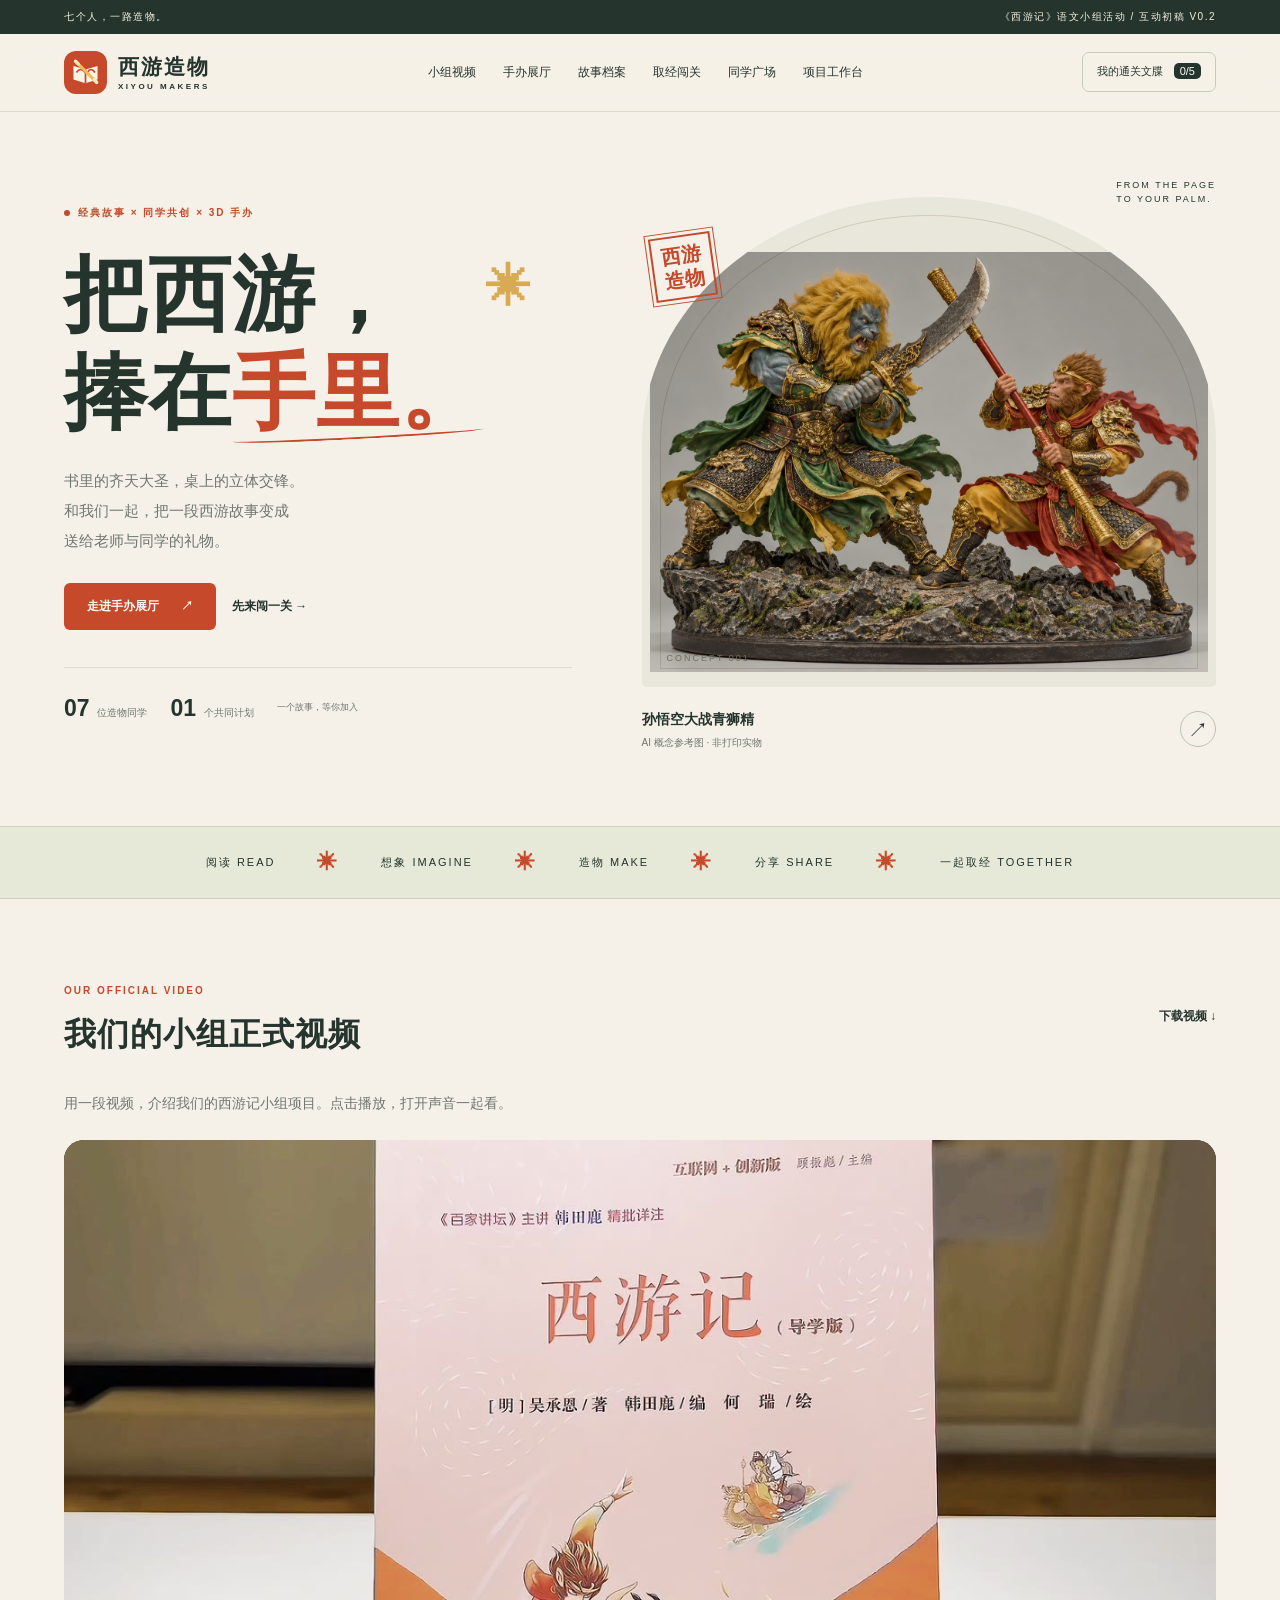
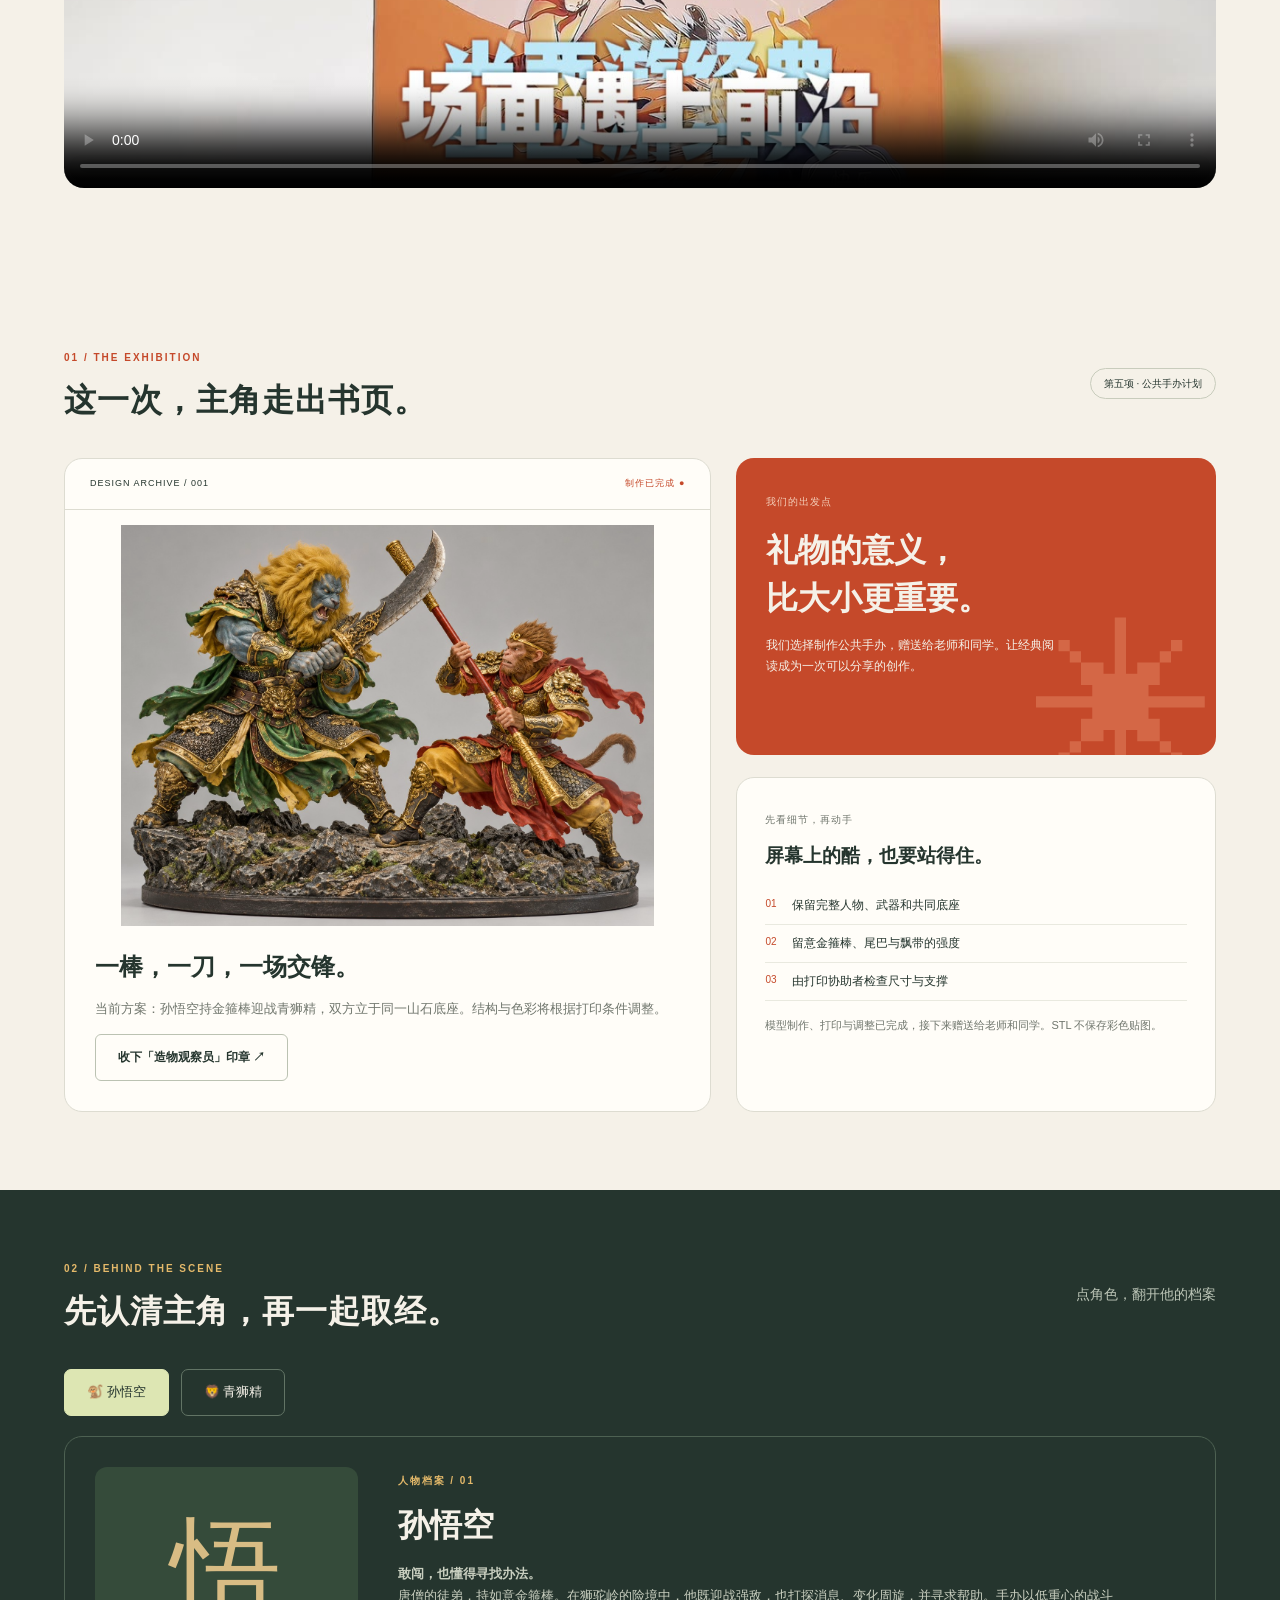
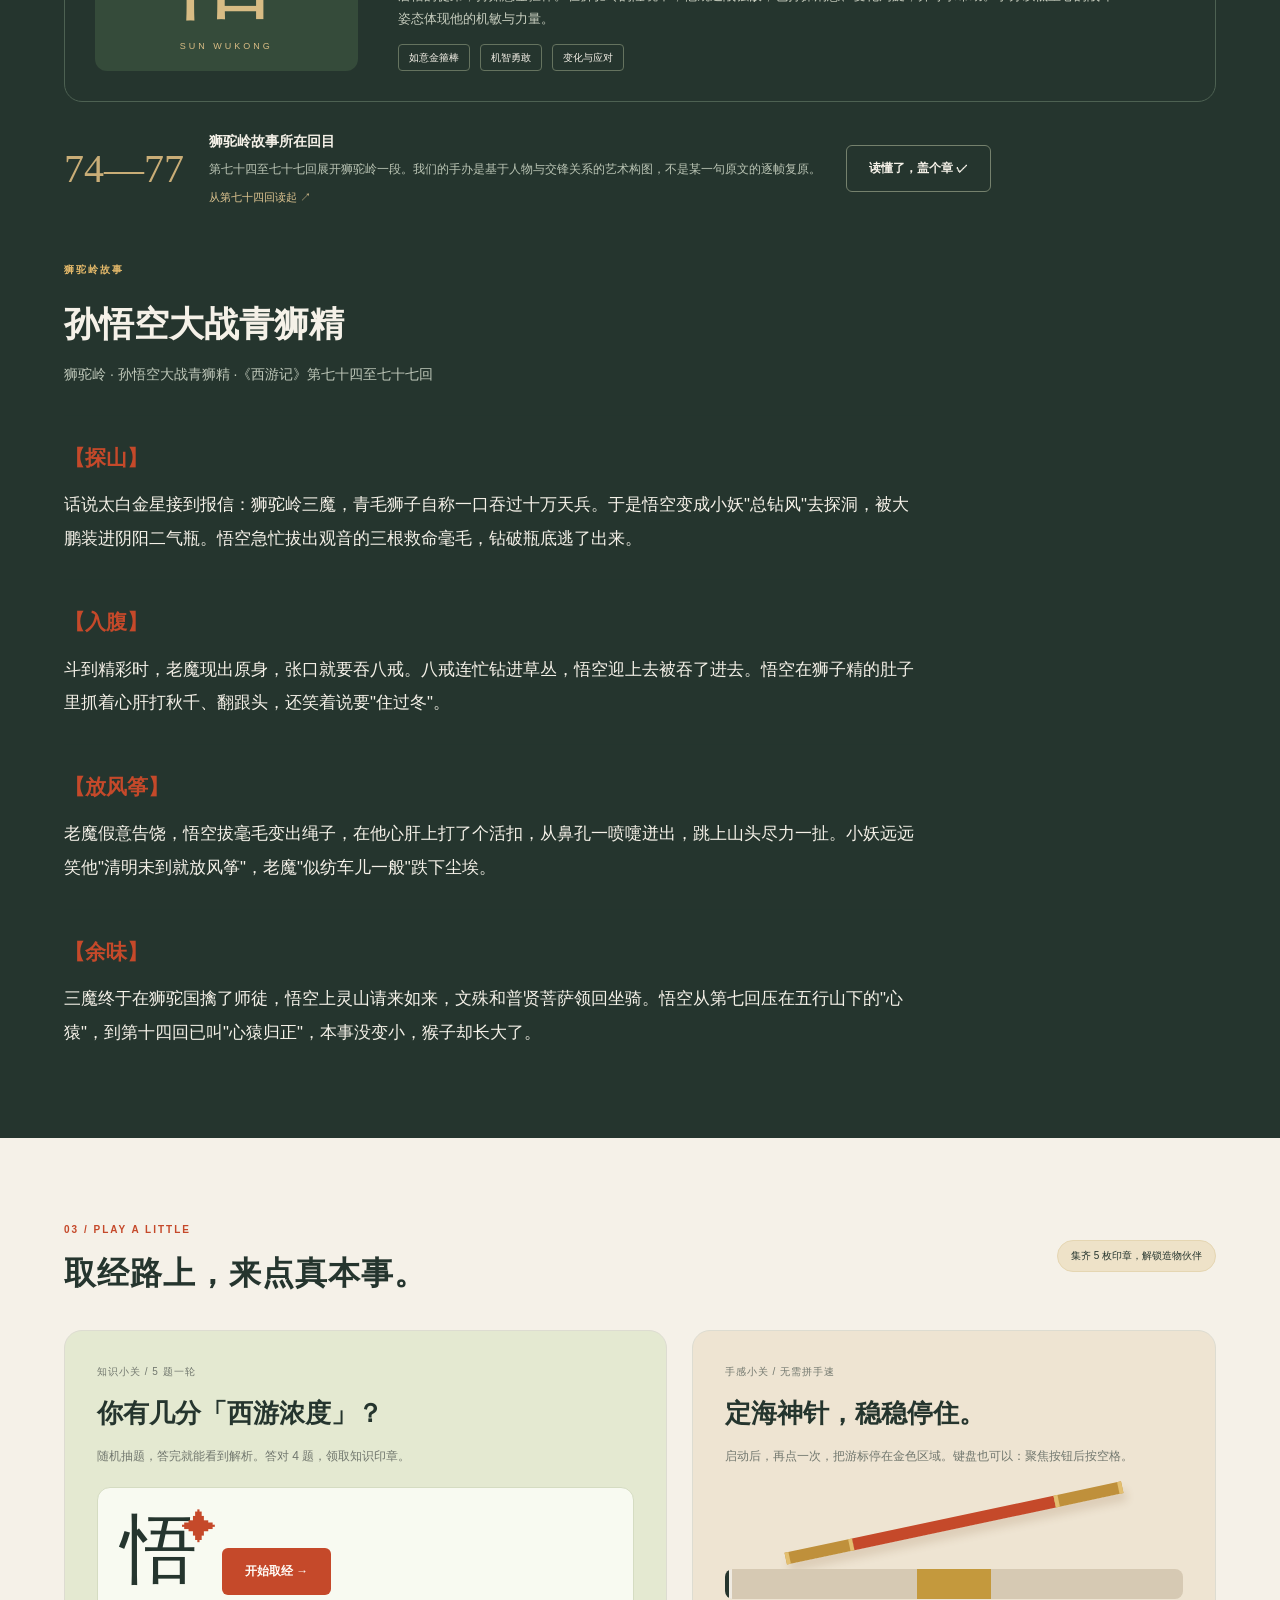
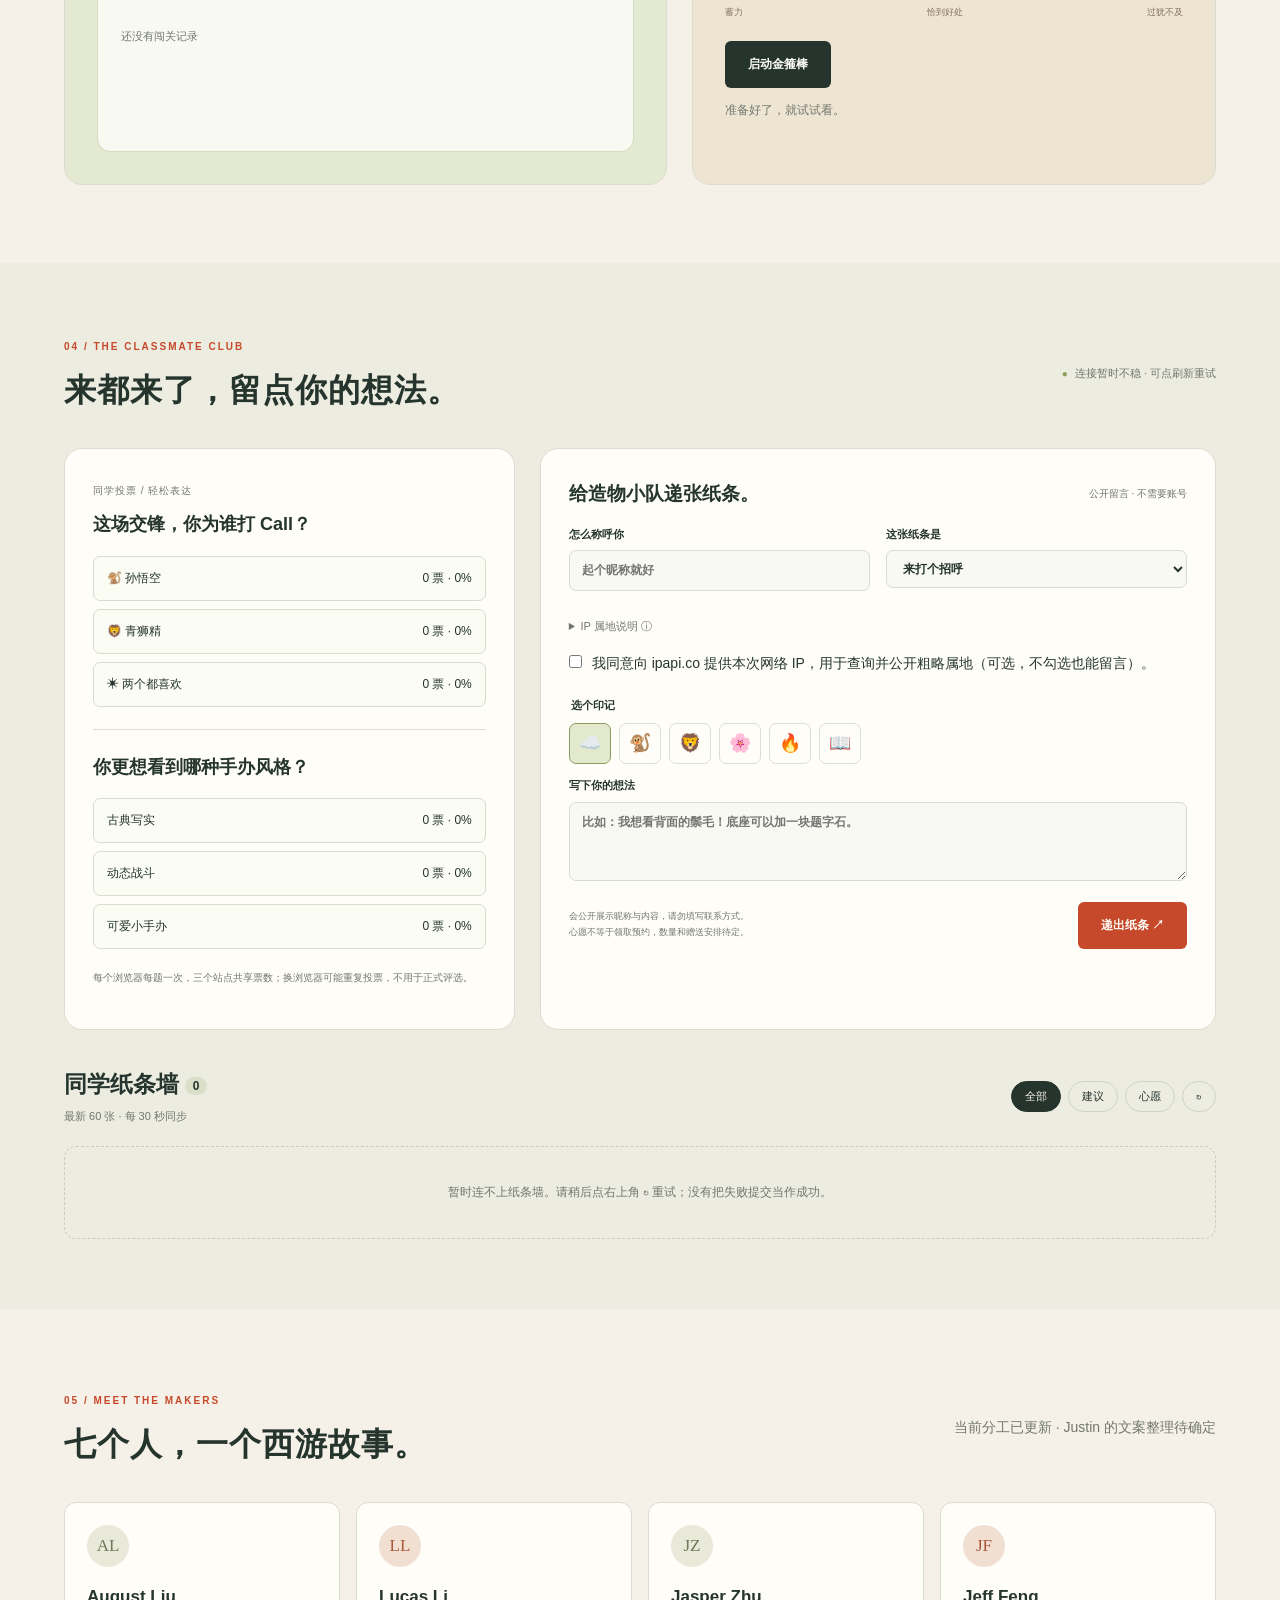
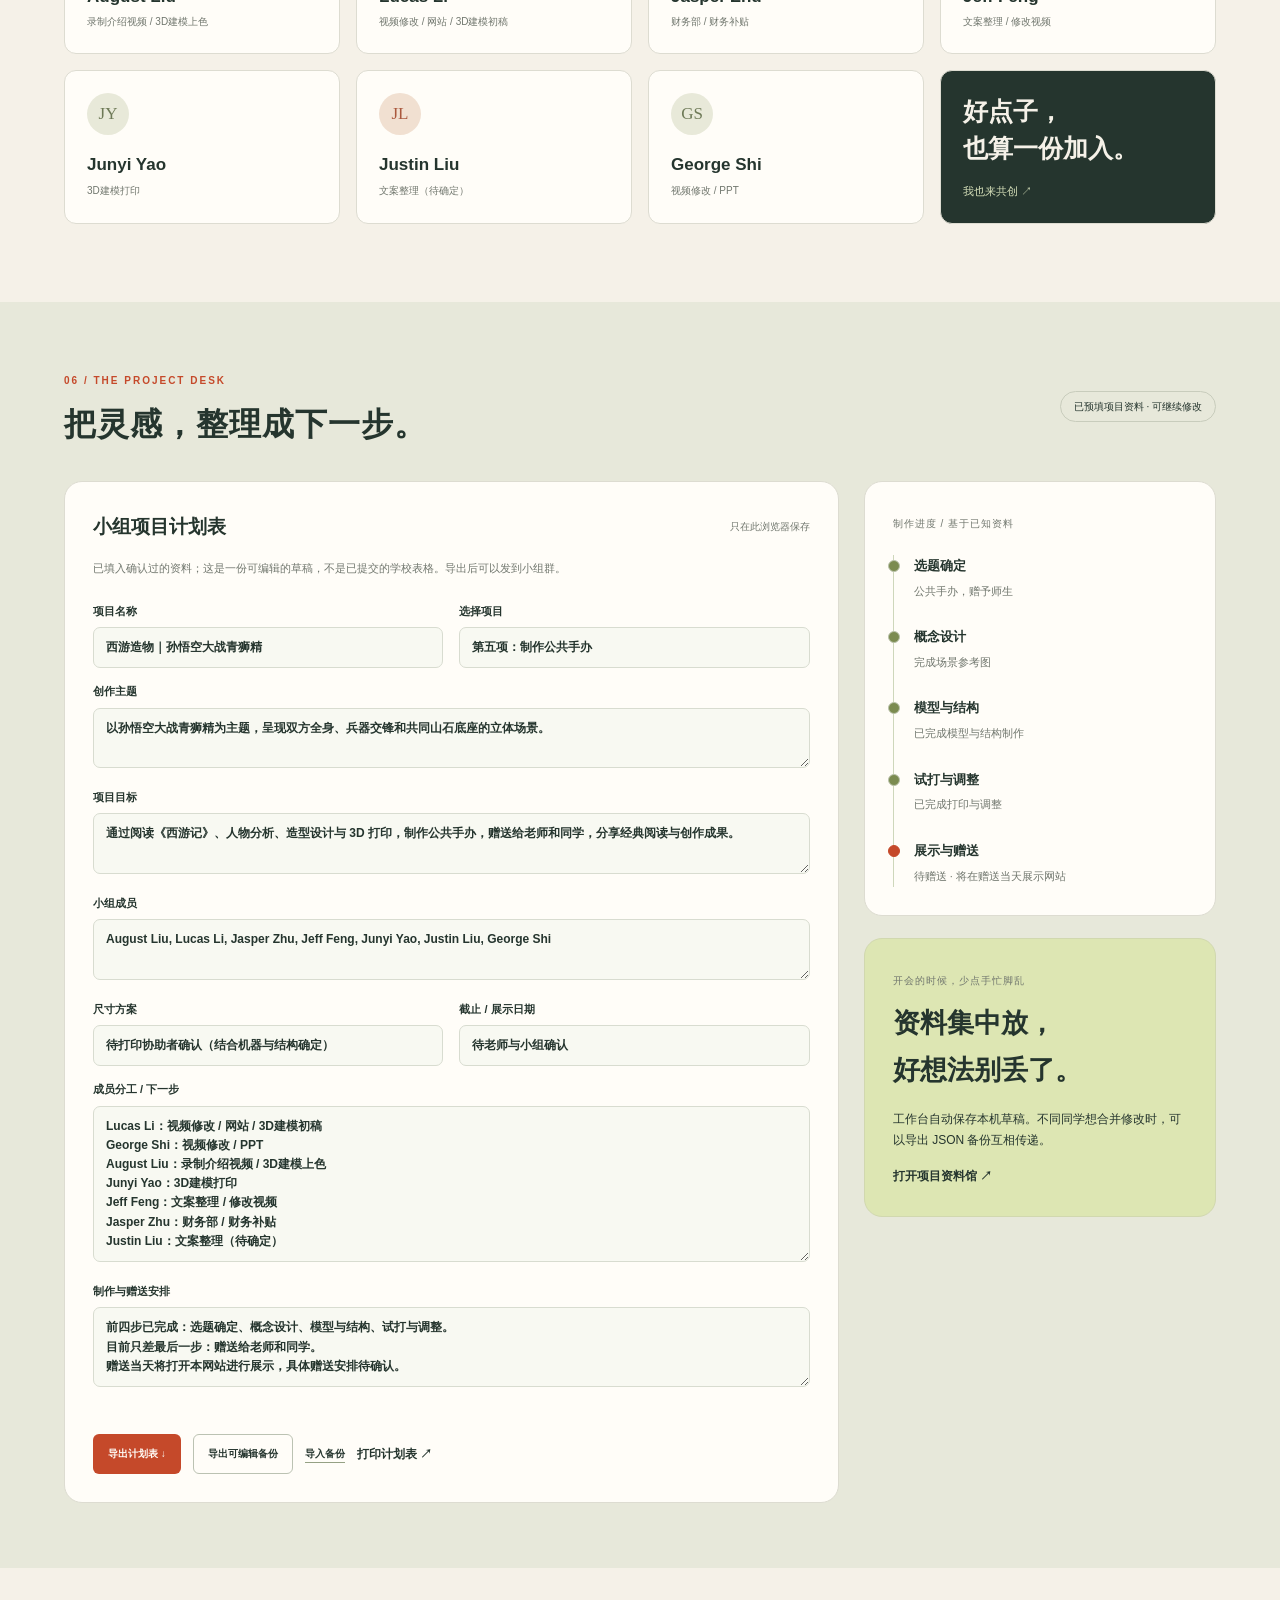
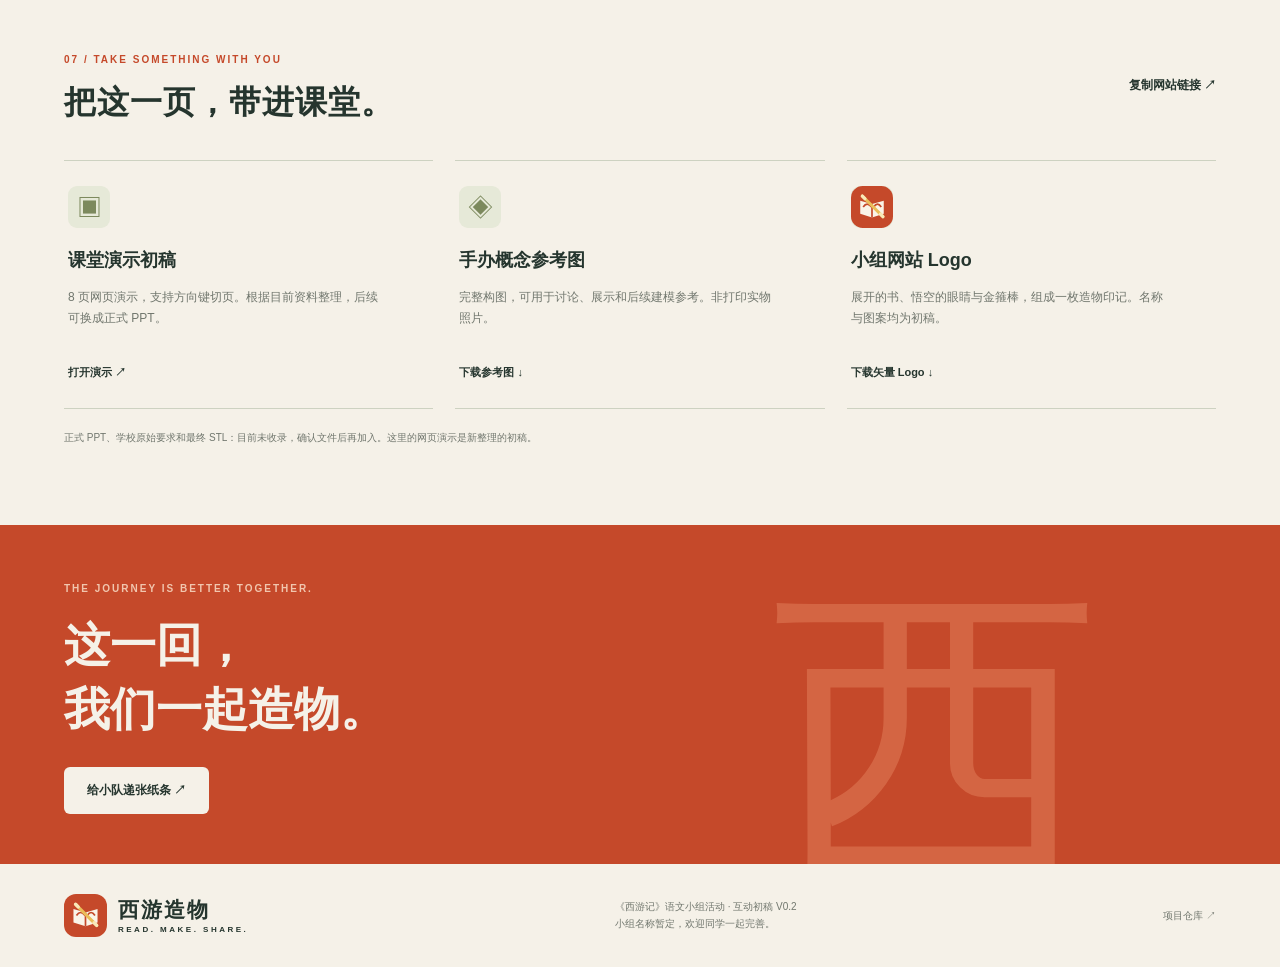
==== index.html @ 20d78fde "Add explicit optional consent for coarse IP lookup via ipapi.co" ====
<!doctype html><html lang="zh-CN"><head><meta charset="utf-8"><meta name="viewport" content="width=device-width,initial-scale=1"><meta name="theme-color" content="#f5f1e8"><meta name="description" content="西游造物：七位同学的西游记公共手办计划。探索孙悟空大战青狮精，闯关集章、参与投票、留言共创。"><title>西游造物 — 把西游，捧在手里</title><link rel="icon" href="assets/logo.svg" type="image/svg+xml"><link rel="stylesheet" href="style.css"><script src="app.js" defer></script></head><body>
<a class="skip" href="#main">跳到主要内容</a><div class="topline">七个人，一路造物。 <span>《西游记》语文小组活动 / 互动初稿 V0.2</span></div>
<header class="header"><a class="brand" href="#home"><img src="assets/logo.svg" alt="西游造物 Logo"><span>西游造物<small>XIYOU MAKERS</small></span></a><nav aria-label="主导航"><a href="#official-video">小组视频</a><a href="#exhibit">手办展厅</a><a href="#story">故事档案</a><a href="#play">取经闯关</a><a href="#square">同学广场</a><a href="#studio">项目工作台</a></nav><button class="passport-button" id="passport-open">我的通关文牒 <span id="stamp-count">0/5</span></button></header>
<main id="main"><section class="hero wrap" id="home"><div class="hero-copy"><div class="eyebrow"><span class="dot"></span> 经典故事 × 同学共创 × 3D 手办</div><h1>把西游，<br>捧在<span class="brush">手里。</span><i>✳</i></h1><p>书里的齐天大圣，桌上的立体交锋。<br>和我们一起，把一段西游故事变成<br class="desktop">送给老师与同学的礼物。</p><div class="button-row"><a class="button primary" href="#exhibit">走进手办展厅 <span>↗</span></a><a class="text-link" href="#play">先来闯一关 →</a></div><div class="hero-meta"><span><b>07</b> 位造物同学</span><span><b>01</b> 个共同计划</span><span class="meta-note">一个故事，等你加入</span></div></div><div class="hero-art"><div class="orbit-label">FROM THE PAGE<br>TO YOUR PALM.</div><div class="art-frame"><img src="assets/battle.jpg" alt="孙悟空与金色鬃毛、青灰狮脸的青狮精在山石底座上交战的 AI 手办概念图" fetchpriority="high"><span class="image-tag">CONCEPT 001</span></div><div class="seal">西游<br>造物</div><div class="art-caption"><span><b>孙悟空大战青狮精</b><small>AI 概念参考图 · 非打印实物</small></span><button class="round-button" id="image-open" aria-label="放大手办概念图">↗</button></div></div></section>
<div class="ticker" aria-hidden="true"><span>阅读 READ</span><b>✳</b><span>想象 IMAGINE</span><b>✳</b><span>造物 MAKE</span><b>✳</b><span>分享 SHARE</span><b>✳</b><span>一起取经 TOGETHER</span></div>
<section class="wrap section" id="official-video" aria-labelledby="official-video-title"><div class="section-title"><div><span class="eyebrow">OUR OFFICIAL VIDEO</span><h2 id="official-video-title">我们的小组正式视频</h2></div><a class="text-link" href="assets/official-video.mp4" download="西游造物-小组正式视频.mp4">下载视频 ↓</a></div><p class="muted" style="margin-bottom:24px">用一段视频，介绍我们的西游记小组项目。点击播放，打开声音一起看。</p><video controls playsinline preload="metadata" poster="assets/official-video-poster.jpg" style="display:block;width:100%;aspect-ratio:16/9;background:#18251f;border-radius:20px" aria-label="西游造物小组正式视频"><source src="assets/official-video.mp4" type="video/mp4">你的浏览器暂不支持视频播放。<a href="assets/official-video.mp4">点击打开视频</a></video></section>
<section class="wrap section" id="exhibit"><div class="section-title"><div><span class="eyebrow">01 / THE EXHIBITION</span><h2>这一次，主角走出书页。</h2></div><span class="pill">第五项 · 公共手办计划</span></div><div class="exhibit-grid"><div class="specimen"><div class="specimen-top"><span>DESIGN ARCHIVE / 001</span><span>制作已完成 ●</span></div><img src="assets/battle.jpg" loading="lazy" alt="双方持兵器交锋、共用山石底座的完整概念图"><div class="specimen-bottom"><h3>一棒，一刀，一场交锋。</h3><p>当前方案：孙悟空持金箍棒迎战青狮精，双方立于同一山石底座。结构与色彩将根据打印条件调整。</p><button class="button outline" id="view-design">收下「造物观察员」印章 ↗</button></div></div><div class="design-side"><article class="note-card orange"><span class="mini-label">我们的出发点</span><h3>礼物的意义，<br>比大小更重要。</h3><p>我们选择制作公共手办，赠送给老师和同学。让经典阅读成为一次可以分享的创作。</p><span class="note-star">✳</span></article><article class="card"><span class="mini-label">先看细节，再动手</span><h3>屏幕上的酷，也要站得住。</h3><ul class="clean-list"><li><span>01</span>保留完整人物、武器和共同底座</li><li><span>02</span>留意金箍棒、尾巴与飘带的强度</li><li><span>03</span>由打印协助者检查尺寸与支撑</li></ul><p class="muted small">模型制作、打印与调整已完成，接下来赠送给老师和同学。STL 不保存彩色贴图。</p></article></div></div></section>
<section class="story-section" id="story"><div class="wrap"><div class="section-title"><div><span class="eyebrow">02 / BEHIND THE SCENE</span><h2>先认清主角，再一起取经。</h2></div><span class="muted">点角色，翻开他的档案</span></div><div class="character-tabs" role="tablist" aria-label="人物档案"><button role="tab" aria-selected="true" id="tab-wukong" aria-controls="character-panel" data-character="wukong">🐒 孙悟空</button><button role="tab" aria-selected="false" id="tab-lion" aria-controls="character-panel" data-character="lion">🦁 青狮精</button></div><div id="character-panel" class="character-panel" role="tabpanel" aria-labelledby="tab-wukong"></div><div class="chapter-strip"><span class="chapter-number">74—77</span><div><h3>狮驼岭故事所在回目</h3><p>第七十四至七十七回展开狮驼岭一段。我们的手办是基于人物与交锋关系的艺术构图，不是某一句原文的逐帧复原。</p><a href="https://zh.wikisource.org/wiki/西遊記/第074回" target="_blank" rel="noopener">从第七十四回读起 ↗</a></div><button class="button outline" id="story-stamp">读懂了，盖个章 ✓</button></div><article class="story-reading" aria-labelledby="story-reading-title" style="margin-top:48px"><span class="eyebrow">狮驼岭故事</span><h3 id="story-reading-title" style="font-size:clamp(1.5rem,4vw,2.2rem);margin:12px 0 8px">孙悟空大战青狮精</h3><p class="muted">狮驼岭 · 孙悟空大战青狮精 ·《西游记》第七十四至七十七回</p><div style="max-width:860px;margin-top:28px"><section aria-labelledby="story-part-1" style="padding:24px 0;border-top:1px solid rgba(37,58,47,.18)"><h4 id="story-part-1" style="font-size:1.3rem;margin:0 0 12px;color:var(--orange,#bd492c)">【探山】</h4><p style="font-size:1.05rem;line-height:2;margin:0;overflow-wrap:anywhere">话说太白金星接到报信：狮驼岭三魔，青毛狮子自称一口吞过十万天兵。于是悟空变成小妖"总钻风"去探洞，被大鹏装进阴阳二气瓶。悟空急忙拔出观音的三根救命毫毛，钻破瓶底逃了出来。</p></section><section aria-labelledby="story-part-2" style="padding:24px 0;border-top:1px solid rgba(37,58,47,.18)"><h4 id="story-part-2" style="font-size:1.3rem;margin:0 0 12px;color:var(--orange,#bd492c)">【入腹】</h4><p style="font-size:1.05rem;line-height:2;margin:0;overflow-wrap:anywhere">斗到精彩时，老魔现出原身，张口就要吞八戒。八戒连忙钻进草丛，悟空迎上去被吞了进去。悟空在狮子精的肚子里抓着心肝打秋千、翻跟头，还笑着说要"住过冬"。</p></section><section aria-labelledby="story-part-3" style="padding:24px 0;border-top:1px solid rgba(37,58,47,.18)"><h4 id="story-part-3" style="font-size:1.3rem;margin:0 0 12px;color:var(--orange,#bd492c)">【放风筝】</h4><p style="font-size:1.05rem;line-height:2;margin:0;overflow-wrap:anywhere">老魔假意告饶，悟空拔毫毛变出绳子，在他心肝上打了个活扣，从鼻孔一喷嚏迸出，跳上山头尽力一扯。小妖远远笑他"清明未到就放风筝"，老魔"似纺车儿一般"跌下尘埃。</p></section><section aria-labelledby="story-part-4" style="padding:24px 0;border-top:1px solid rgba(37,58,47,.18)"><h4 id="story-part-4" style="font-size:1.3rem;margin:0 0 12px;color:var(--orange,#bd492c)">【余味】</h4><p style="font-size:1.05rem;line-height:2;margin:0;overflow-wrap:anywhere">三魔终于在狮驼国擒了师徒，悟空上灵山请来如来，文殊和普贤菩萨领回坐骑。悟空从第七回压在五行山下的"心猿"，到第十四回已叫"心猿归正"，本事没变小，猴子却长大了。</p></section></div></article></div></section>
<section class="wrap section" id="play"><div class="section-title"><div><span class="eyebrow">03 / PLAY A LITTLE</span><h2>取经路上，来点真本事。</h2></div><span class="pill gold">集齐 5 枚印章，解锁造物伙伴</span></div><div class="play-grid"><article class="quiz-card"><div class="mini-label">知识小关 / 5 题一轮</div><h3>你有几分「西游浓度」？</h3><p>随机抽题，答完就能看到解析。答对 4 题，领取知识印章。</p><div class="quiz-box" id="quiz-box"><div class="quiz-illustration">悟<span>✦</span></div><button class="button primary" id="quiz-start">开始取经 →</button><small id="quiz-best">还没有闯关记录</small></div></article><article class="timing-card"><div class="mini-label">手感小关 / 无需拼手速</div><h3>定海神针，稳稳停住。</h3><p>启动后，再点一次，把游标停在金色区域。键盘也可以：聚焦按钮后按空格。</p><div class="staff-art" aria-hidden="true"><i></i><b></b><i></i></div><div class="meter" id="meter"><span class="target-zone"></span><span class="needle" id="needle"></span></div><div class="meter-labels"><span>蓄力</span><span>恰到好处</span><span>过犹不及</span></div><button class="button dark" id="timing-start">启动金箍棒</button><p id="timing-result" class="game-result" role="status">准备好了，就试试看。</p></article></div></section>
<section class="square-section" id="square"><div class="wrap"><div class="section-title"><div><span class="eyebrow">04 / THE CLASSMATE CLUB</span><h2>来都来了，留点你的想法。</h2></div><span class="live-status" id="connection-status">正在连接同学广场…</span></div><div class="square-grid"><div class="poll-card card"><span class="mini-label">同学投票 / 轻松表达</span><h3>这场交锋，你为谁打 Call？</h3><div class="poll-options" id="favorite-poll"></div><div class="poll-divider"></div><h3>你更想看到哪种手办风格？</h3><div class="poll-options" id="style-poll"></div><p class="muted small">每个浏览器每题一次，三个站点共享票数；换浏览器可能重复投票，不用于正式评选。</p><p id="poll-status" role="status"></p></div><div class="message-card card"><div class="message-heading"><h3>给造物小队递张纸条。</h3><span>公开留言 · 不需要账号</span></div><form id="message-form"><div class="form-row"><label>怎么称呼你<input id="nickname" name="nickname" required maxlength="24" placeholder="起个昵称就好" autocomplete="nickname"></label><label>这张纸条是<select id="message-kind" name="kind"><option value="message">来打个招呼</option><option value="suggestion">手办改进建议</option><option value="wish">赠送 / 展示心愿</option></select></label></div><details class="small muted" style="margin:12px 0"><summary style="cursor:pointer">IP 属地说明 ⓘ</summary><p>仅在你主动勾选同意并提交留言后，浏览器才会连接 ipapi.co；该服务会接收你的网络 IP，用于查询粗略国家／省市。本站只保存并公开粗略属地，不保存原始 IP、经纬度或详细地址，也不调用手机或 GPS 定位。IP 不保证准确到区县，VPN 可能显示出口所在地；查询失败或未同意时显示“属地未知”。本人补充的历史属地会单独标注。</p></details><label style="display:flex;align-items:flex-start;gap:10px;margin:14px 0;font-size:.875rem;font-weight:400"><input type="checkbox" id="location-consent" style="width:auto;flex:none;margin-top:4px"><span>我同意向 ipapi.co 提供本次网络 IP，用于查询并公开粗略属地（可选，不勾选也能留言）。</span></label><fieldset class="badge-choice"><legend>选个印记</legend><label><input type="radio" name="badge" value="☁️" checked><span>☁️</span></label><label><input type="radio" name="badge" value="🐒"><span>🐒</span></label><label><input type="radio" name="badge" value="🦁"><span>🦁</span></label><label><input type="radio" name="badge" value="🌸"><span>🌸</span></label><label><input type="radio" name="badge" value="🔥"><span>🔥</span></label><label><input type="radio" name="badge" value="📖"><span>📖</span></label></fieldset><label>写下你的想法<textarea id="message-content" name="content" required minlength="2" maxlength="500" rows="3" placeholder="比如：我想看背面的鬃毛！底座可以加一块题字石。"></textarea></label><div class="form-footer"><small>会公开展示昵称与内容，请勿填写联系方式。<br>心愿不等于领取预约，数量和赠送安排待定。</small><button class="button primary" type="submit">递出纸条 ↗</button></div><p id="message-status" role="status"></p></form></div></div><div class="wall-heading"><div><h3>同学纸条墙 <span id="message-count">0</span></h3><p class="muted small">最新 60 张 · 每 30 秒同步</p></div><div class="filter-group" role="group" aria-label="留言筛选"><button class="selected" data-filter="all">全部</button><button data-filter="suggestion">建议</button><button data-filter="wish">心愿</button><button id="refresh-wall" aria-label="刷新留言">↻</button></div></div><div id="message-wall" class="message-wall" aria-live="polite"><div class="empty-state">云正在送信，稍等片刻…</div></div></div></section>
<section class="wrap section" id="team"><div class="section-title"><div><span class="eyebrow">05 / MEET THE MAKERS</span><h2>七个人，一个西游故事。</h2></div><span class="muted">当前分工已更新 · Justin 的文案整理待确定</span></div><div class="team-grid" id="team-grid"></div></section>
<section class="studio-section" id="studio"><div class="wrap"><div class="section-title"><div><span class="eyebrow">06 / THE PROJECT DESK</span><h2>把灵感，整理成下一步。</h2></div><span class="pill">已预填项目资料 · 可继续修改</span></div><div class="studio-grid"><article class="card project-form-card"><div class="message-heading"><h3>小组项目计划表</h3><span id="save-state">只在此浏览器保存</span></div><p class="muted small">已填入确认过的资料；这是一份可编辑的草稿，不是已提交的学校表格。导出后可以发到小组群。</p><form id="project-form"><div class="form-row"><label>项目名称<input name="title" value="西游造物｜孙悟空大战青狮精" required maxlength="100"></label><label>选择项目<input name="category" value="第五项：制作公共手办" required maxlength="100"></label></div><label>创作主题<textarea name="theme" rows="2" maxlength="1500">以孙悟空大战青狮精为主题，呈现双方全身、兵器交锋和共同山石底座的立体场景。</textarea></label><label>项目目标<textarea name="goal" rows="2" maxlength="1500">通过阅读《西游记》、人物分析、造型设计与 3D 打印，制作公共手办，赠送给老师和同学，分享经典阅读与创作成果。</textarea></label><label>小组成员<textarea name="members" rows="2" maxlength="1500">August Liu, Lucas Li, Jasper Zhu, Jeff Feng, Junyi Yao, Justin Liu, George Shi</textarea></label><div class="form-row"><label>尺寸方案<input name="size" value="待打印协助者确认（结合机器与结构确定）" maxlength="200"></label><label>截止 / 展示日期<input name="deadline" value="待老师与小组确认" maxlength="100"></label></div><label>成员分工 / 下一步<textarea name="roles" rows="7" maxlength="3000">Lucas Li：视频修改 / 网站 / 3D建模初稿
George Shi：视频修改 / PPT
August Liu：录制介绍视频 / 3D建模上色
Junyi Yao：3D建模打印
Jeff Feng：文案整理 / 修改视频
Jasper Zhu：财务部 / 财务补贴
Justin Liu：文案整理（待确定）</textarea></label><label>制作与赠送安排<textarea name="delivery" rows="3" maxlength="2000">前四步已完成：选题确定、概念设计、模型与结构、试打与调整。
目前只差最后一步：赠送给老师和同学。
赠送当天将打开本网站进行展示，具体赠送安排待确认。</textarea></label></form><div class="button-row"><button class="button primary" id="export-plan">导出计划表 ↓</button><button class="button outline" id="export-json">导出可编辑备份</button><label class="file-button">导入备份<input type="file" id="import-plan" accept="application/json,.json"></label><button class="text-link" id="print-plan">打印计划表 ↗</button></div></article><aside class="studio-aside"><article class="card"><span class="mini-label">制作进度 / 基于已知资料</span><ol class="timeline"><li class="done"><b>选题确定</b><span>公共手办，赠予师生</span></li><li class="done"><b>概念设计</b><span>完成场景参考图</span></li><li class="done"><b>模型与结构</b><span>已完成模型与结构制作</span></li><li class="done"><b>试打与调整</b><span>已完成打印与调整</span></li><li class="current"><b>展示与赠送</b><span>待赠送 · 将在赠送当天展示网站</span></li></ol></article><article class="card lime"><span class="mini-label">开会的时候，少点手忙脚乱</span><h3>资料集中放，<br>好想法别丢了。</h3><p>工作台自动保存本机草稿。不同同学想合并修改时，可以导出 JSON 备份互相传递。</p><a class="text-link" href="#resources">打开项目资料馆 ↗</a></article></aside></div></div></section>
<section class="wrap section" id="resources"><div class="section-title"><div><span class="eyebrow">07 / TAKE SOMETHING WITH YOU</span><h2>把这一页，带进课堂。</h2></div><button class="text-link" id="share-link">复制网站链接 ↗</button></div><div class="resource-grid"><a class="resource-card" href="presentation.html" target="_blank" rel="noopener"><span class="resource-icon">▣</span><h3>课堂演示初稿</h3><p>8 页网页演示，支持方向键切页。根据目前资料整理，后续可换成正式 PPT。</p><b>打开演示 ↗</b></a><a class="resource-card" href="assets/battle.jpg" download="西游造物-概念参考图.jpg"><span class="resource-icon">◈</span><h3>手办概念参考图</h3><p>完整构图，可用于讨论、展示和后续建模参考。非打印实物照片。</p><b>下载参考图 ↓</b></a><a class="resource-card" href="assets/logo.svg" download="西游造物-logo.svg"><span class="resource-icon"><img src="assets/logo.svg" alt=""></span><h3>小组网站 Logo</h3><p>展开的书、悟空的眼睛与金箍棒，组成一枚造物印记。名称与图案均为初稿。</p><b>下载矢量 Logo ↓</b></a></div><p class="resource-note">正式 PPT、学校原始要求和最终 STL：目前未收录，确认文件后再加入。这里的网页演示是新整理的初稿。</p></section>
<section class="closing"><div class="wrap"><span class="eyebrow">THE JOURNEY IS BETTER TOGETHER.</span><h2>这一回，<br>我们一起造物。</h2><a class="button cream" href="#square">给小队递张纸条 ↗</a><span class="closing-mark" aria-hidden="true">西</span></div></section></main>
<footer class="wrap"><a class="brand" href="#home"><img src="assets/logo.svg" alt=""><span>西游造物<small>READ. MAKE. SHARE.</small></span></a><p>《西游记》语文小组活动 · 互动初稿 V0.2<br>小组名称暂定，欢迎同学一起完善。</p><a href="https://github.com/LucasLi1337Unknown/Journey-To-the-West-Chinese-Project" target="_blank" rel="noopener">项目仓库 ↗</a></footer>
<dialog id="image-dialog" class="image-dialog"><button class="dialog-close" aria-label="关闭概念图">×</button><img src="assets/battle.jpg" alt="手办概念图放大展示"><p>AI 概念参考 · 最终实物与颜色以打印条件为准</p></dialog>
<dialog id="passport-dialog" class="passport-dialog"><button class="dialog-close" aria-label="关闭通关文牒">×</button><span class="eyebrow">MY JOURNEY PASSPORT</span><h2>我的通关文牒</h2><p>每一小步，都是造物路上的一枚印记。</p><div id="passport-stamps"></div><div id="passport-reward"></div><small class="muted">印章保存在当前浏览器，不会上传个人闯关记录。</small></dialog>
<div id="toast" role="status" aria-live="polite"></div><noscript><p class="wrap">开启 JavaScript 后可使用人物档案、游戏、留言、投票和计划表。项目介绍与概念图仍可浏览。</p></noscript></body></html>
---- style.css ----
:root{--paper:#f5f1e8;--white:#fffdf8;--ink:#25352e;--muted:#71776e;--orange:#c5492a;--gold:#d9aa54;--lime:#dde6b3;--line:#dddcd1;--radius:18px}*{box-sizing:border-box}html{scroll-behavior:smooth;scroll-padding-top:105px}body{margin:0;background:var(--paper);color:var(--ink);font-family:Inter,'PingFang SC','Microsoft YaHei',Arial,sans-serif;font-size:14px;line-height:1.75}a{color:inherit;text-decoration:none}button,input,select,textarea{font:inherit}button,a,input,select,textarea{-webkit-tap-highlight-color:transparent}button{cursor:pointer;color:inherit}button:disabled{cursor:wait;opacity:.65}button:focus-visible,a:focus-visible,input:focus-visible,textarea:focus-visible,select:focus-visible{outline:3px solid #a87026;outline-offset:4px}a,button{touch-action:manipulation}.wrap{width:min(1240px,90%);margin-inline:auto}.topline{background:var(--ink);color:#f6f0df;padding:8px 5%;font-size:10px;letter-spacing:1.5px;display:flex;justify-content:space-between}.header{position:sticky;top:0;z-index:20;background:#f5f1e8f5;backdrop-filter:blur(15px);padding:17px 5%;display:flex;align-items:center;justify-content:space-between;gap:20px;border-bottom:1px solid var(--line)}.brand{display:flex;align-items:center;gap:11px;white-space:nowrap;font-size:21px;letter-spacing:2px;font-weight:800;line-height:1.4}.brand img{width:43px;height:43px}.brand small{display:block;letter-spacing:2.5px;font-size:8px;font-weight:600}.header nav{display:flex;gap:27px;font-size:12px}.header nav a:hover{color:var(--orange)}.passport-button{border:1px solid #c6ccba;background:none;padding:9px 14px;border-radius:7px;font-size:11px;white-space:nowrap}.passport-button span{background:var(--ink);color:var(--white);border-radius:5px;padding:2px 6px;margin-left:8px}.hero{display:grid;grid-template-columns:1fr 1.13fr;gap:6%;align-items:center;padding-block:65px 75px}.eyebrow{font-size:10px;letter-spacing:2px;font-weight:700;color:var(--orange);display:inline-flex;align-items:center;gap:8px}.dot{width:6px;height:6px;border-radius:50%;background:var(--orange)}h1,h2,h3,p{margin-top:0}h1{font-family:'Songti SC','Noto Serif CJK SC',serif;font-size:clamp(54px,6.5vw,90px);font-weight:700;line-height:1.18;letter-spacing:1px;margin:22px 0 24px;position:relative}h1 .brush{color:var(--orange);position:relative}h1 .brush:after{content:'';position:absolute;bottom:0;left:0;right:0;height:6px;border-bottom:2px solid var(--orange);border-radius:50%;transform:rotate(-3deg)}h1 i{font-family:serif;color:var(--gold);font-size:45px;position:absolute;right:8%;top:16px;font-style:normal}.hero-copy>p{font-size:15px;color:var(--muted);line-height:2}.button-row{display:flex;align-items:center;flex-wrap:wrap;gap:16px;margin-top:27px}.button{border:1px solid transparent;border-radius:6px;padding:12px 22px;display:inline-flex;align-items:center;justify-content:center;gap:22px;font-weight:600;font-size:12px;transition:transform .2s,background .2s}.button:hover{transform:translateY(-2px)}.primary{background:var(--orange);color:var(--white)}.outline{background:transparent;border-color:#bbc2b2}.dark{background:var(--ink);color:var(--white)}.cream{background:var(--paper);color:var(--ink)}.text-link{font-size:12px;font-weight:600;background:none;border:0;padding:0}.text-link:hover{text-decoration:underline}.hero-meta{margin-top:37px;display:flex;gap:23px;align-items:center;border-top:1px solid var(--line);padding-top:20px;font-size:10px;color:var(--muted)}.hero-meta b{font-size:23px;color:var(--ink);margin-right:5px}.meta-note{font-size:9px}.hero-art{position:relative;padding-top:20px}.art-frame{background:#e9e6dc;border-radius:50% 50% 5px 5px;position:relative;padding:55px 8px 15px;overflow:hidden}.art-frame:before{content:'';position:absolute;inset:18px;border:1px solid #d3ccba;border-radius:50% 50% 0 0}.art-frame img{width:100%;position:relative;display:block;mix-blend-mode:multiply}.image-tag{position:absolute;bottom:20px;left:25px;letter-spacing:2px;font-size:9px;color:#6e6e5d}.orbit-label{position:absolute;right:0;top:1px;font-size:9px;letter-spacing:2px;line-height:1.6;z-index:1}.seal{position:absolute;top:58px;left:10px;border:2px solid var(--orange);outline:1px solid var(--orange);outline-offset:3px;color:var(--orange);padding:6px 9px;line-height:1.2;font-family:serif;font-weight:bold;transform:rotate(-8deg);font-size:20px}.art-caption{display:flex;align-items:center;justify-content:space-between;padding:20px 0 0}.art-caption b{font-size:14px;font-weight:600}.art-caption small{display:block;font-size:10px;color:var(--muted);margin-top:2px}.round-button{width:36px;height:36px;border:1px solid #bdc1b4;border-radius:50%;background:none;font-size:20px}.ticker{display:flex;gap:42px;justify-content:center;align-items:center;padding:18px 3%;border-block:1px solid #ced0c0;background:#e6e8d8;font-size:11px;letter-spacing:2px;overflow:hidden;white-space:nowrap}.ticker b{color:var(--orange);font-size:20px}.section{padding-block:78px}.section-title{display:flex;justify-content:space-between;align-items:center;gap:24px;margin-bottom:35px}.section-title h2{font-family:'Songti SC',serif;font-weight:700;font-size:32px;line-height:1.4;letter-spacing:1px;margin:10px 0 0}.pill{border:1px solid #c8ccbc;border-radius:30px;padding:6px 13px;white-space:nowrap;font-size:10px}.gold{background:#eee2c8;border-color:#e5d6b2}.exhibit-grid{display:grid;grid-template-columns:1.35fr 1fr;gap:25px}.specimen{background:var(--white);border:1px solid var(--line);border-radius:var(--radius);overflow:hidden}.specimen-top{display:flex;justify-content:space-between;padding:17px 25px;border-bottom:1px solid var(--line);font-size:9px;letter-spacing:1px}.specimen-top span:last-child{color:var(--orange)}.specimen>img{display:block;width:100%;mix-blend-mode:multiply;padding:15px 30px 0;aspect-ratio:1.55;object-fit:contain}.specimen-bottom{padding:20px 30px 30px}.specimen-bottom h3{font-family:serif;font-size:24px;margin-bottom:10px}.specimen-bottom p{font-size:13px;color:var(--muted)}.design-side{display:grid;gap:22px}.card{border:1px solid var(--line);border-radius:var(--radius);padding:28px;background:var(--white)}.note-card{border-radius:var(--radius);padding:30px;position:relative;overflow:hidden}.orange{background:var(--orange);color:var(--paper)}.mini-label{font-size:10px;letter-spacing:1px;color:var(--muted)}.orange .mini-label{color:#f4cfba}.note-card h3{font-family:serif;font-size:32px;line-height:1.5;margin:13px 0}.note-card p{font-size:12px;max-width:295px;position:relative;z-index:1}.note-star{position:absolute;bottom:-48px;right:0;font-size:180px;line-height:1;color:#dc7957;opacity:.65}.card h3{font-size:19px;margin:8px 0 15px}.clean-list{padding:0;list-style:none;margin:15px 0}.clean-list li{font-size:12px;padding:8px 0;display:flex;gap:15px;border-bottom:1px solid #e9e9df}.clean-list span{color:var(--orange);font-size:10px}.muted{color:var(--muted)}.small{font-size:11px}.story-section{background:var(--ink);padding-block:65px;color:var(--paper)}.story-section .eyebrow{color:#e4b96a}.story-section .muted{color:#bdc6b8}.character-tabs{display:flex;gap:12px;margin-bottom:20px}.character-tabs button{padding:11px 22px;border:1px solid #627465;border-radius:7px;background:none;color:var(--paper);font-size:13px}.character-tabs button[aria-selected=true]{background:var(--lime);color:var(--ink);border-color:var(--lime)}.character-panel{display:grid;grid-template-columns:.5fr 1.5fr;gap:40px;border:1px solid #4d6152;border-radius:var(--radius);padding:30px;min-height:245px}.character-symbol{font-family:serif;font-size:110px;display:grid;place-items:center;color:#d8bc84;background:#354b3a;border-radius:12px;position:relative;line-height:1}.character-symbol small{position:absolute;bottom:20px;font:9px Arial;letter-spacing:3px}.character-info h3{font-family:serif;font-size:32px;margin:5px 0 10px}.character-info p{font-size:13px;color:#c8cebf;max-width:720px}.char-tags{display:flex;gap:10px;flex-wrap:wrap}.char-tags span{font-size:10px;border:1px solid #65735f;border-radius:4px;padding:4px 10px}.chapter-strip{display:flex;gap:25px;align-items:center;padding-top:27px}.chapter-number{font-family:serif;font-size:40px;color:#c9ad77;white-space:nowrap}.chapter-strip h3{font-size:14px;margin:0 0 5px}.chapter-strip p{font-size:12px;color:#bbc5b5;margin:0 0 4px}.chapter-strip a{font-size:11px;color:#dfc591}.chapter-strip .button{flex-shrink:0;color:var(--paper);border-color:#75816d}.play-grid{display:grid;grid-template-columns:1.15fr 1fr;gap:25px}.quiz-card,.timing-card{border-radius:var(--radius);padding:32px;border:1px solid var(--line)}.quiz-card{background:#e4e9d1}.quiz-card>h3,.timing-card>h3{font-family:serif;font-size:26px;margin:10px 0}.quiz-card>p,.timing-card>p{font-size:12px;color:var(--muted)}.quiz-box{background:#f8faf1;border:1px solid #d5dcc2;border-radius:13px;padding:23px;margin-top:20px;min-height:265px}.quiz-illustration{font-family:serif;font-size:76px;line-height:1;display:inline-block;margin:0 25px 25px 0;position:relative}.quiz-illustration span{color:var(--orange);font-size:35px;position:absolute;right:-20px;top:0}.quiz-box small{display:block;margin-top:15px;font-size:11px;color:var(--muted)}.quiz-progress{font-size:11px;color:var(--orange);margin-bottom:8px}.quiz-question{font-size:17px;font-weight:600;line-height:1.6}.answers{display:grid;grid-template-columns:1fr 1fr;gap:9px;margin-top:16px}.answer{border:1px solid #cbd3b9;background:#fffef8;padding:10px 12px;text-align:left;border-radius:7px;font-size:12px}.answer.correct{background:#dbe7b7;border-color:#698544}.answer.wrong{background:#f2d5c8;border-color:#bb674f}.answer:disabled{opacity:1;cursor:default}.explanation{font-size:12px;margin:15px 0;color:#525e45}.timing-card{background:#eee4d2}.staff-art{display:flex;width:75%;height:12px;margin:50px auto 40px;transform:rotate(-12deg);box-shadow:2px 8px 8px #7d56282a}.staff-art b{flex:1;background:var(--orange)}.staff-art i{width:20%;background:#bf903b;border-inline:4px solid #e3bf70}.meter{height:30px;background:#d6c9b3;border-radius:8px;position:relative;overflow:hidden;margin-top:20px}.target-zone{position:absolute;left:42%;width:16%;height:100%;background:#c4993d}.needle{position:absolute;top:0;bottom:0;width:4px;background:var(--ink);left:0;box-shadow:0 0 0 3px #ffffff9c}.meter-labels{display:flex;justify-content:space-between;font-size:9px;color:#83735c;margin:6px 0 20px}.game-result{min-height:24px;margin-top:12px}.square-section{background:#edece1;padding-block:70px}.live-status{font-size:11px;color:var(--muted)}.live-status:before{content:'●';color:#8ca058;font-size:10px;margin-right:7px}.square-grid{display:grid;grid-template-columns:.8fr 1.2fr;gap:25px}.poll-card h3{font-size:18px}.poll-options{display:grid;gap:8px}.poll-option{position:relative;overflow:hidden;display:flex;justify-content:space-between;border:1px solid #d7dccd;border-radius:7px;background:#fbfcf4;text-align:left;padding:11px 13px;font-size:12px}.poll-option:disabled{opacity:1;cursor:default}.poll-option .bar{position:absolute;inset:0 auto 0 0;background:#e2e9c9;z-index:0}.poll-option>span:not(.bar){position:relative;z-index:1}.poll-option.chosen{border-color:#7b914f}.poll-divider{height:1px;background:var(--line);margin:22px 0}.poll-card .small{margin:20px 0 0;font-size:10px}.message-heading{display:flex;justify-content:space-between;align-items:center;gap:15px;margin-bottom:15px}.message-heading h3{font-size:19px;margin:0}.message-heading>span{font-size:10px;color:var(--muted)}label{display:block;font-size:11px;font-weight:600}input,select,textarea{width:100%;border:1px solid #d8dcd0;border-radius:7px;background:#f8f9f2;color:var(--ink);padding:10px 12px;margin:6px 0 14px;outline-offset:2px;font-size:12px;line-height:1.6}textarea{resize:vertical}.form-row{display:grid;grid-template-columns:1fr 1fr;gap:16px}.badge-choice{border:0;padding:0;margin:0 0 12px;display:flex;gap:8px}.badge-choice legend{font-size:11px;margin-bottom:8px;font-weight:600}.badge-choice label{cursor:pointer}.badge-choice input{position:absolute;width:1px;height:1px;opacity:0;margin:0}.badge-choice span{border:1px solid #dadfd0;border-radius:7px;padding:4px 9px;font-size:18px;display:block}.badge-choice input:checked+span{background:#e3e9cd;border-color:#8b9b64}.badge-choice input:focus-visible+span{outline:3px solid var(--gold)}.form-footer{display:flex;gap:20px;justify-content:space-between;align-items:center}.form-footer small{font-size:9px;color:var(--muted);font-weight:normal}.form-footer .button{white-space:nowrap}.wall-heading{display:flex;justify-content:space-between;align-items:center;margin:35px 0 18px}.wall-heading h3{font-family:serif;font-size:23px;margin:0}.wall-heading h3 span{font-family:Arial;font-size:12px;padding:2px 8px;background:#d9dfc9;border-radius:15px;vertical-align:middle}.wall-heading p{margin:2px 0}.filter-group{display:flex;gap:7px}.filter-group button{background:none;border:1px solid #ced3c4;border-radius:20px;font-size:11px;padding:5px 13px}.filter-group .selected{background:var(--ink);border-color:var(--ink);color:var(--paper)}.message-wall{display:grid;grid-template-columns:repeat(3,1fr);gap:16px}.paper-note{background:var(--white);padding:20px;border:1px solid var(--line);border-radius:10px;overflow-wrap:anywhere}.paper-note>p{white-space:pre-wrap;font-size:12px;margin:15px 0}.paper-top{display:flex;align-items:center;gap:10px}.paper-top .badge{font-size:23px}.paper-top b{font-size:12px}.paper-top small{display:block;color:var(--muted);font-size:9px}.paper-date{font-size:9px;color:#8a8e80}.empty-state{grid-column:1/-1;text-align:center;border:1px dashed #c9cebc;border-radius:12px;padding:35px;color:var(--muted);font-size:12px}.team-grid{display:grid;grid-template-columns:repeat(4,1fr);gap:16px}.member-card{border:1px solid var(--line);border-radius:12px;padding:22px;background:var(--white)}.member-monogram{width:42px;height:42px;display:grid;place-items:center;background:#e8e9d9;border-radius:50%;font-family:serif;color:#6d7956;font-size:17px}.member-card:nth-child(2n) .member-monogram{background:#f1e0d1;color:#aa583d}.member-card h3{font-size:17px;margin:15px 0 2px}.member-card p{font-size:10px;color:var(--muted);margin:0}.member-card.join{background:var(--ink);color:var(--paper);display:flex;justify-content:center;flex-direction:column}.member-card.join h3{font-family:serif;font-size:25px;line-height:1.5;margin:0}.member-card.join a{font-size:11px;color:#d4deb8;margin-top:14px}.studio-section{padding-block:65px;background:#e7e8da}.studio-grid{display:grid;grid-template-columns:1.65fr .75fr;gap:25px;align-items:start}.project-form-card .button-row{gap:12px}.project-form-card .button{font-size:10px;padding:10px 14px}.project-form-card>.small{margin-bottom:24px}.file-button{cursor:pointer;font-size:10px;border-bottom:1px solid #95a184}.file-button input{display:none}.studio-aside{display:grid;gap:22px}.timeline{list-style:none;margin:20px 0 0;padding:0 0 0 20px;border-left:1px solid #ced7bb}.timeline li{position:relative;padding:0 0 24px}.timeline li:last-child{padding-bottom:0}.timeline li:before{content:'';position:absolute;left:-26px;top:5px;width:10px;height:10px;background:#e3e5db;border-radius:50%;border:1px solid #bac2aa}.timeline li.done:before{background:#7b8b50}.timeline li.current:before{background:var(--orange);border-color:var(--orange)}.timeline b{display:block;font-size:13px}.timeline span{font-size:11px;color:var(--muted)}.lime{background:var(--lime);border-color:#d1d8af}.lime h3{font-family:serif;font-size:27px}.lime p{font-size:12px}.resource-grid{display:grid;grid-template-columns:repeat(3,1fr);gap:22px}.resource-card{border-block:1px solid #cdd2c1;padding:25px 4px;transition:background .2s}.resource-card:hover{background:#eaeedd}.resource-icon{display:grid;width:42px;height:42px;place-items:center;background:#e6e9d8;color:#7c895d;border-radius:9px;font-size:25px;margin-bottom:17px}.resource-icon img{width:42px;height:42px}.resource-card h3{font-size:18px;margin-bottom:10px}.resource-card p{font-size:12px;color:var(--muted);max-width:320px;min-height:60px}.resource-card b{font-size:11px}.resource-note{font-size:10px;color:var(--muted);margin:20px 0 0}.closing{background:var(--orange);color:var(--paper);overflow:hidden}.closing .wrap{position:relative;padding-block:50px}.closing .eyebrow{color:#f1c6ae;position:relative;z-index:1}.closing h2{font-family:serif;font-size:46px;line-height:1.4;margin:15px 0 24px;position:relative;z-index:1}.closing-mark{position:absolute;right:10%;top:-70px;font-family:serif;font-size:330px;color:#df7955;opacity:.6}.closing .button{position:relative;z-index:1}footer{display:flex;align-items:center;justify-content:space-between;padding-block:30px;gap:20px}footer p,footer>a:last-child{font-size:10px;color:var(--muted)}footer p{margin:0}dialog{border:0;border-radius:16px;background:var(--paper);color:var(--ink);padding:30px;max-width:94vw;max-height:90vh;overflow:auto;box-shadow:0 20px 100px #0005}dialog::backdrop{background:#14271cd9;backdrop-filter:blur(5px)}.dialog-close{float:right;width:33px;height:33px;border:1px solid #bfc7b3;border-radius:50%;background:none;font-size:23px;margin:0 0 10px 15px}.image-dialog{width:1000px}.image-dialog img{width:100%;display:block;mix-blend-mode:multiply}.image-dialog p{font-size:11px;text-align:center;margin-bottom:0}.passport-dialog{width:600px}.passport-dialog h2{font-family:serif;font-size:33px;margin:15px 0}.passport-dialog>p{font-size:12px;color:var(--muted)}#passport-stamps{display:grid;grid-template-columns:repeat(3,1fr);gap:12px;margin:25px 0}.stamp{border:1px dashed #c4cbb5;border-radius:12px;text-align:center;padding:17px 8px;color:#929984;font-size:11px}.stamp b{display:block;font-size:25px}.stamp.collected{border:2px solid var(--orange);color:var(--orange);background:#f5e3d3;transform:rotate(-3deg)}#passport-reward{margin-bottom:20px;font-size:13px}#toast{position:fixed;bottom:25px;left:50%;transform:translate(-50%,25px);background:var(--ink);color:var(--white);padding:12px 24px;border-radius:10px;z-index:100;font-size:12px;box-shadow:0 5px 25px #0003;opacity:0;pointer-events:none;transition:.25s;max-width:90vw;text-align:center}#toast.show{opacity:1;transform:translate(-50%,0)}.skip{position:fixed;top:-60px;left:10px;background:var(--ink);color:var(--white);z-index:200;padding:10px}.skip:focus{top:5px}@media(max-width:1050px){.header nav{gap:15px}.hero{gap:3%}h1{font-size:70px}.meta-note{display:none}.header nav a:last-child{display:none}.chapter-strip{flex-wrap:wrap}.team-grid{grid-template-columns:repeat(4,1fr)}.studio-grid{grid-template-columns:1.6fr 1fr}.message-heading{align-items:start;flex-direction:column;gap:5px}.square-grid{grid-template-columns:1fr 1.3fr}}@media(max-width:760px){html{scroll-padding-top:125px}.wrap{width:90%}.topline{font-size:9px;letter-spacing:0}.topline span{font-size:8px}.header{padding:12px 5%;flex-wrap:wrap;gap:10px}.header .brand{font-size:18px}.brand img{width:36px;height:36px}.header nav{order:3;width:100%;justify-content:space-between;font-size:11px;gap:5px}.header nav a:last-child{display:block}.passport-button{font-size:9px;padding:8px}.hero{grid-template-columns:1fr;padding-block:35px 40px}.hero h1{font-size:70px;max-width:370px}.hero h1 i{right:25px}.hero-copy>p{font-size:14px}.hero-meta{margin-top:25px}.hero-art{max-width:520px;margin:auto;padding-top:25px;width:100%}.art-frame{padding-top:35px}.orbit-label{top:10px;font-size:8px}.seal{top:48px}.ticker{gap:20px;justify-content:flex-start;font-size:9px;padding:12px 5%}.ticker b{font-size:15px}.section{padding-block:48px}.section-title{margin-bottom:25px;align-items:start;flex-direction:column;gap:12px}.section-title h2{font-size:27px}.eyebrow{font-size:9px;letter-spacing:1.5px}.exhibit-grid,.play-grid,.square-grid,.studio-grid{grid-template-columns:1fr}.specimen-bottom{padding:20px}.specimen-top{padding:15px 18px;font-size:8px}.specimen>img{padding:10px 15px 0}.design-side{grid-template-columns:1fr}.note-card{padding:25px}.note-card h3{font-size:29px}.card{padding:22px}.story-section,.square-section,.studio-section{padding-block:45px}.character-panel{padding:20px;grid-template-columns:1fr;gap:20px}.character-symbol{font-size:65px;height:130px}.character-symbol small{bottom:12px}.character-info h3{font-size:28px}.chapter-number{font-size:30px}.chapter-strip{gap:12px}.chapter-strip .button{margin-top:5px}.quiz-card,.timing-card{padding:23px}.quiz-card>h3,.timing-card>h3{font-size:24px}.quiz-box{padding:18px}.answers{grid-template-columns:1fr 1fr}.message-heading{flex-direction:row;align-items:center}.message-heading>span{font-size:9px}.message-heading h3{font-size:17px}.form-footer{gap:10px}.form-footer small{font-size:8px}.form-footer .button{padding:10px 15px;font-size:11px}.message-wall{grid-template-columns:1fr}.wall-heading{align-items:start}.filter-group{gap:3px}.filter-group button{padding:5px 10px;font-size:10px}.team-grid{grid-template-columns:repeat(2,1fr);gap:12px}.member-card{padding:18px}.member-card h3{font-size:16px}.member-card.join h3{font-size:23px}.form-row{gap:12px}.resource-grid{grid-template-columns:1fr;gap:5px}.resource-card{padding:22px 5px}.resource-card p{min-height:0;max-width:none}.resource-card h3{font-size:19px}.closing h2{font-size:39px}.closing-mark{right:-30px;font-size:280px;top:0}footer{flex-wrap:wrap;padding-block:25px}footer .brand{font-size:17px}footer p{font-size:9px}footer>a:last-child{width:100%}.passport-dialog{padding:22px}#passport-stamps{grid-template-columns:1fr 1fr}.desktop{display:none}}@media(prefers-reduced-motion:reduce){html{scroll-behavior:auto}*,*:before,*:after{animation:none!important;transition:none!important}}@media print{.header,.topline,.hero,.ticker,#exhibit,#story,#play,#square,#team,#resources,.closing,footer,.studio-aside,.button-row,.section-title,.project-form-card>.small,.skip,dialog,#toast{display:none!important}.studio-section{padding:0;background:white}.wrap{width:100%}.studio-grid{display:block}.card{border:0;padding:0}.message-heading span{display:none}body{background:white;color:black}.form-row{display:block}textarea,input{border:0;background:white;padding:0;margin:0 0 12px}textarea{resize:none}label{break-inside:avoid}#studio .message-heading h3{font-size:24px;margin-bottom:20px}}
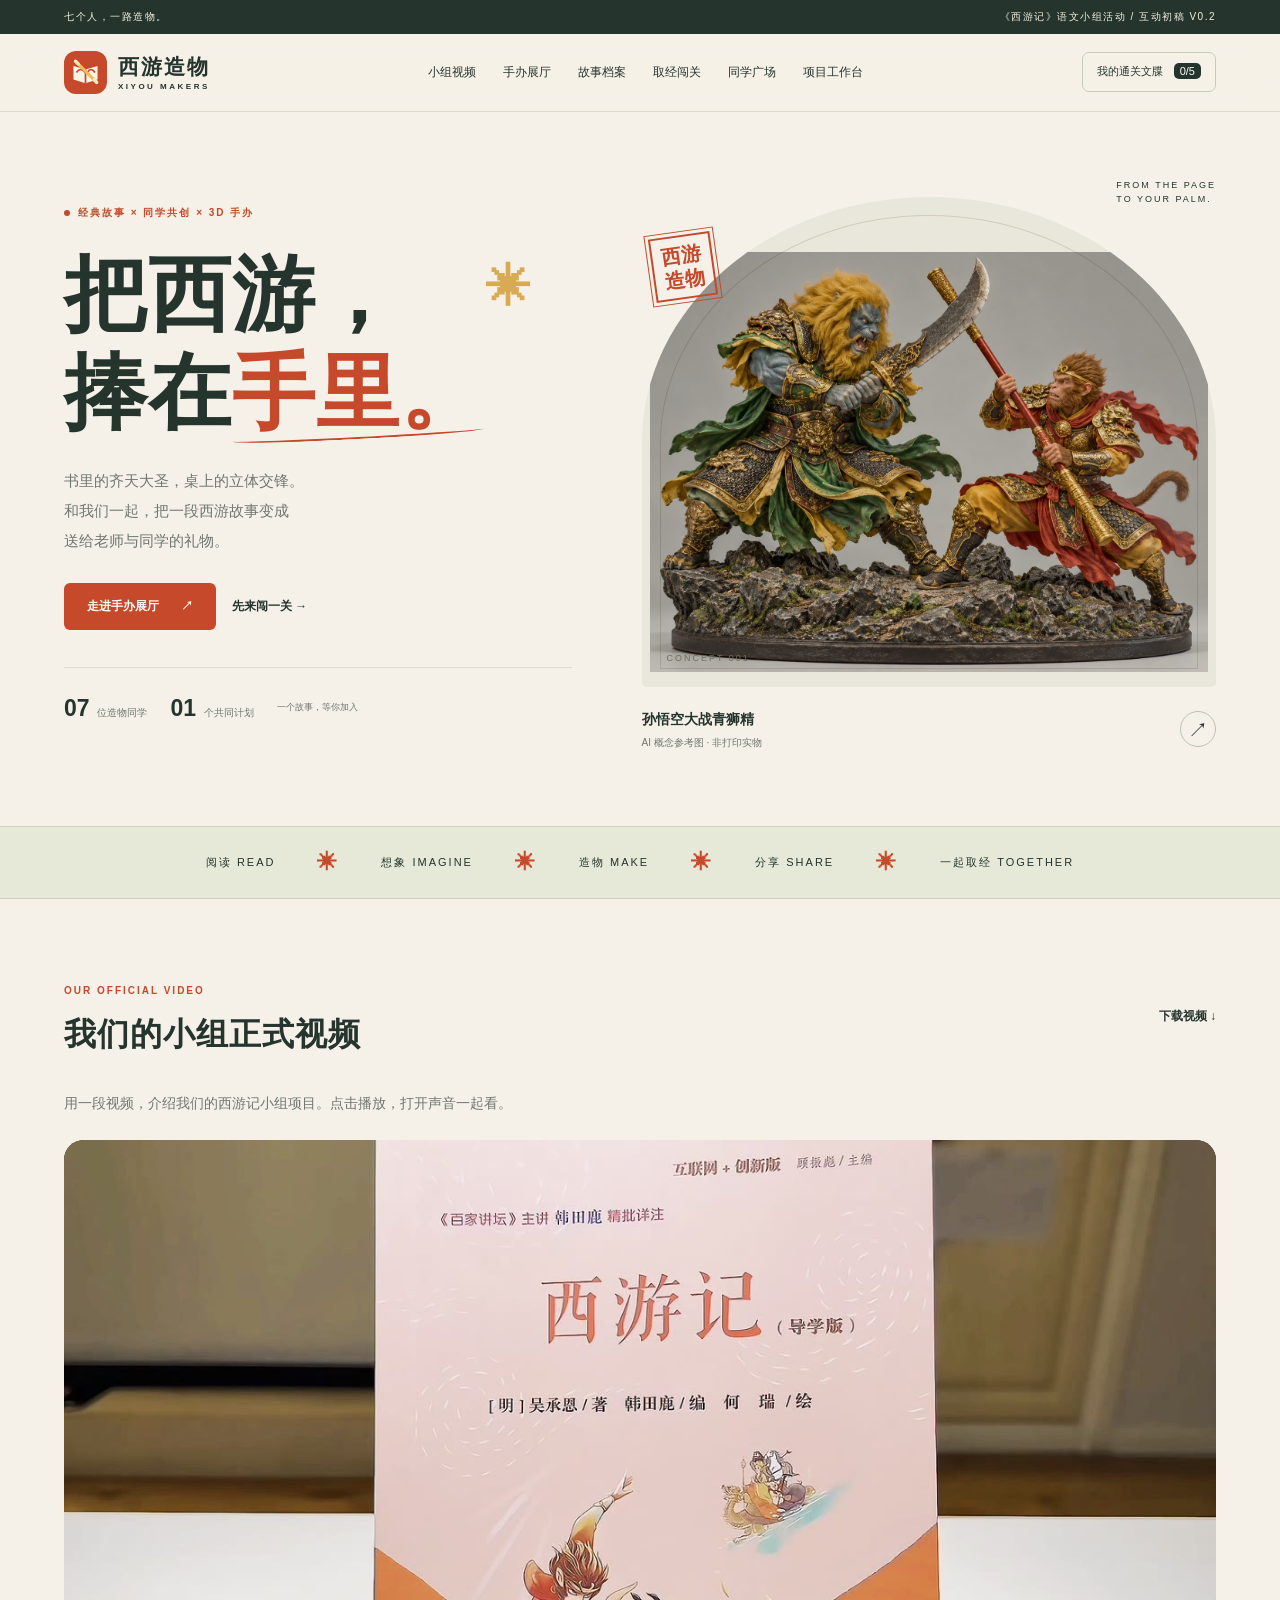
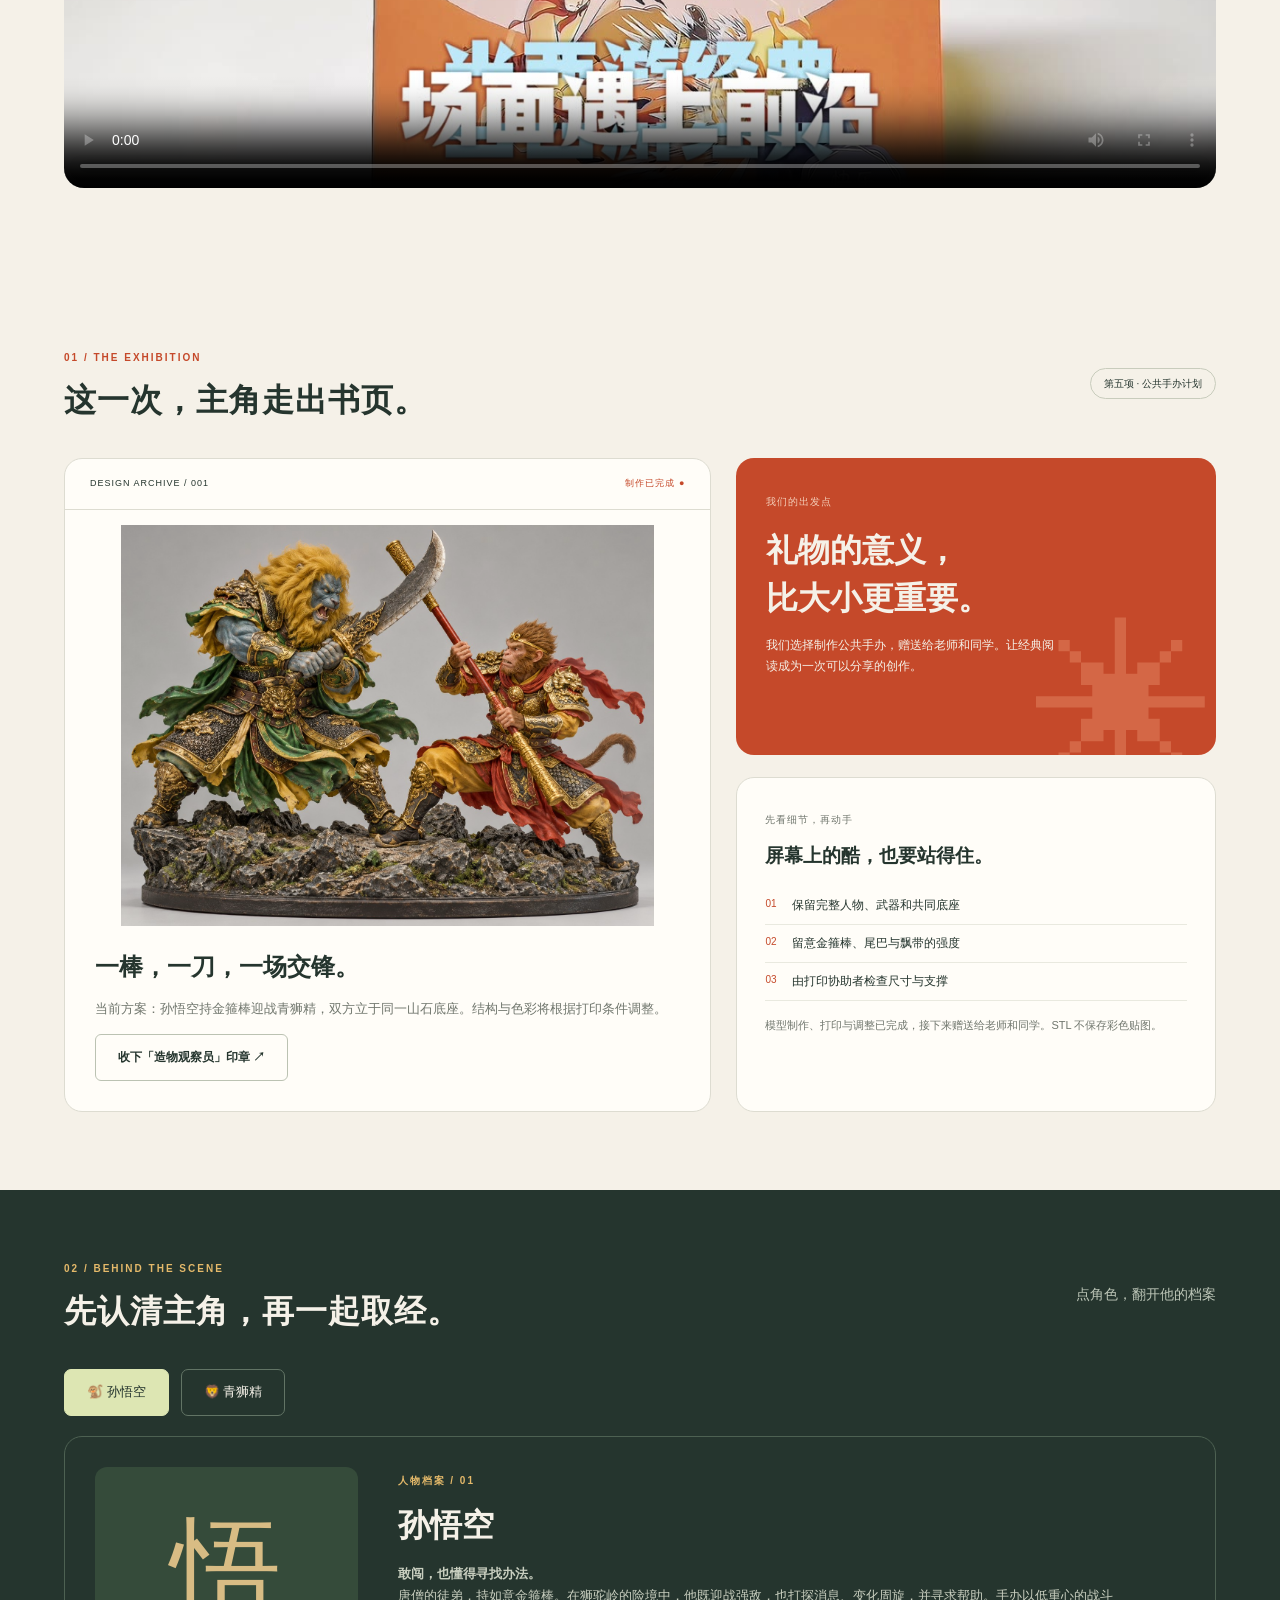
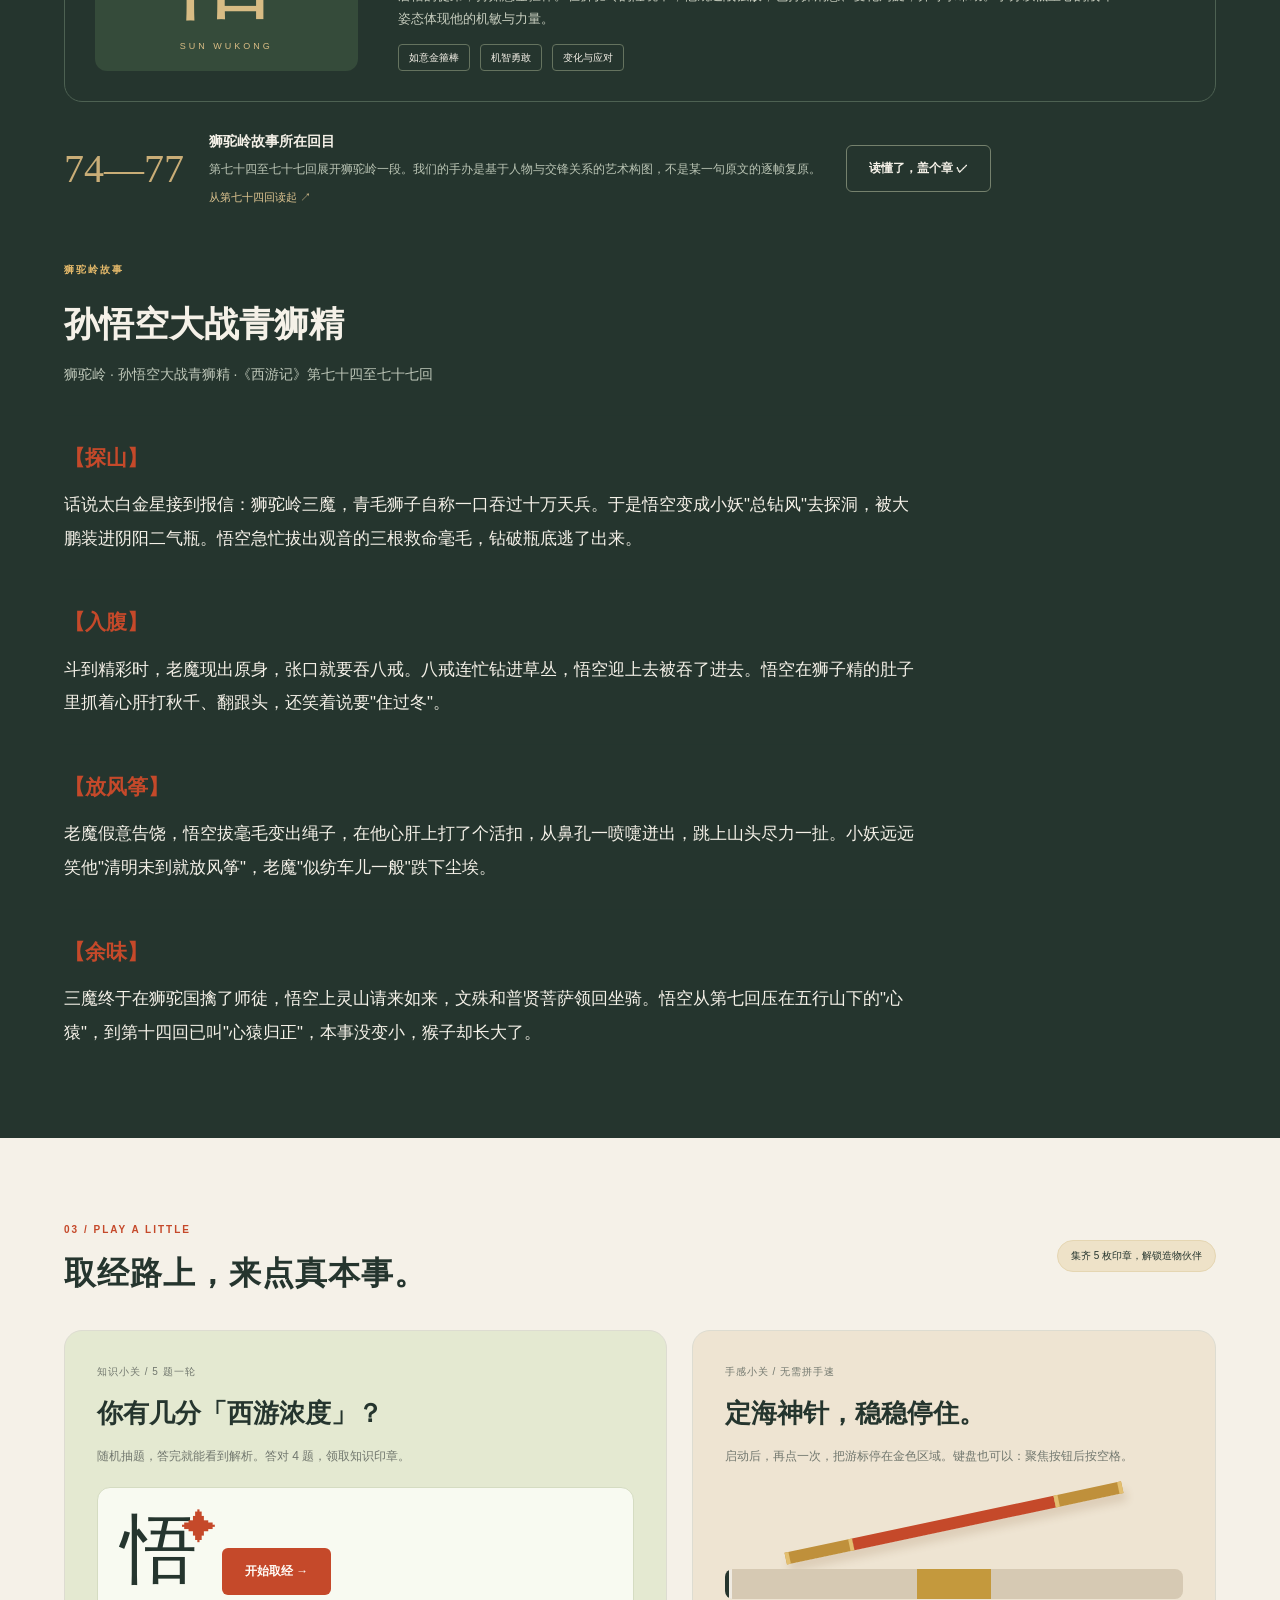
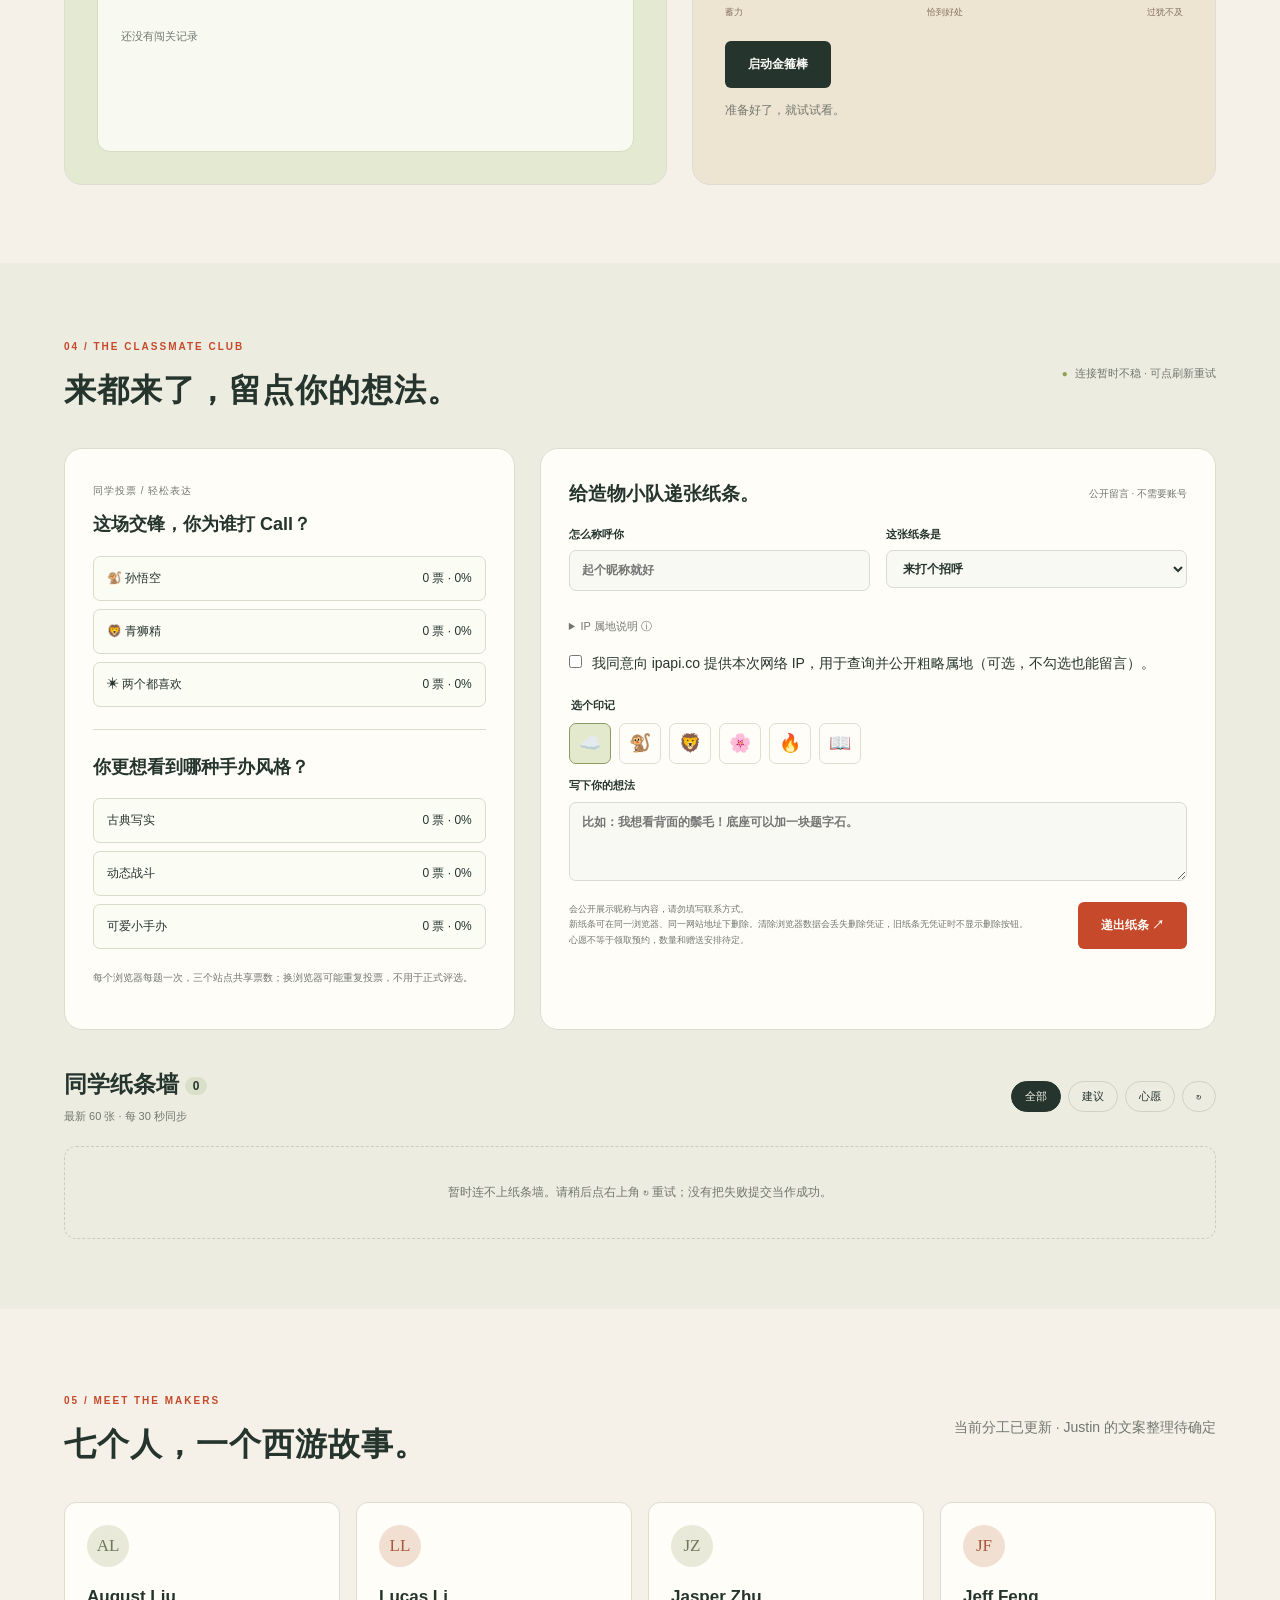
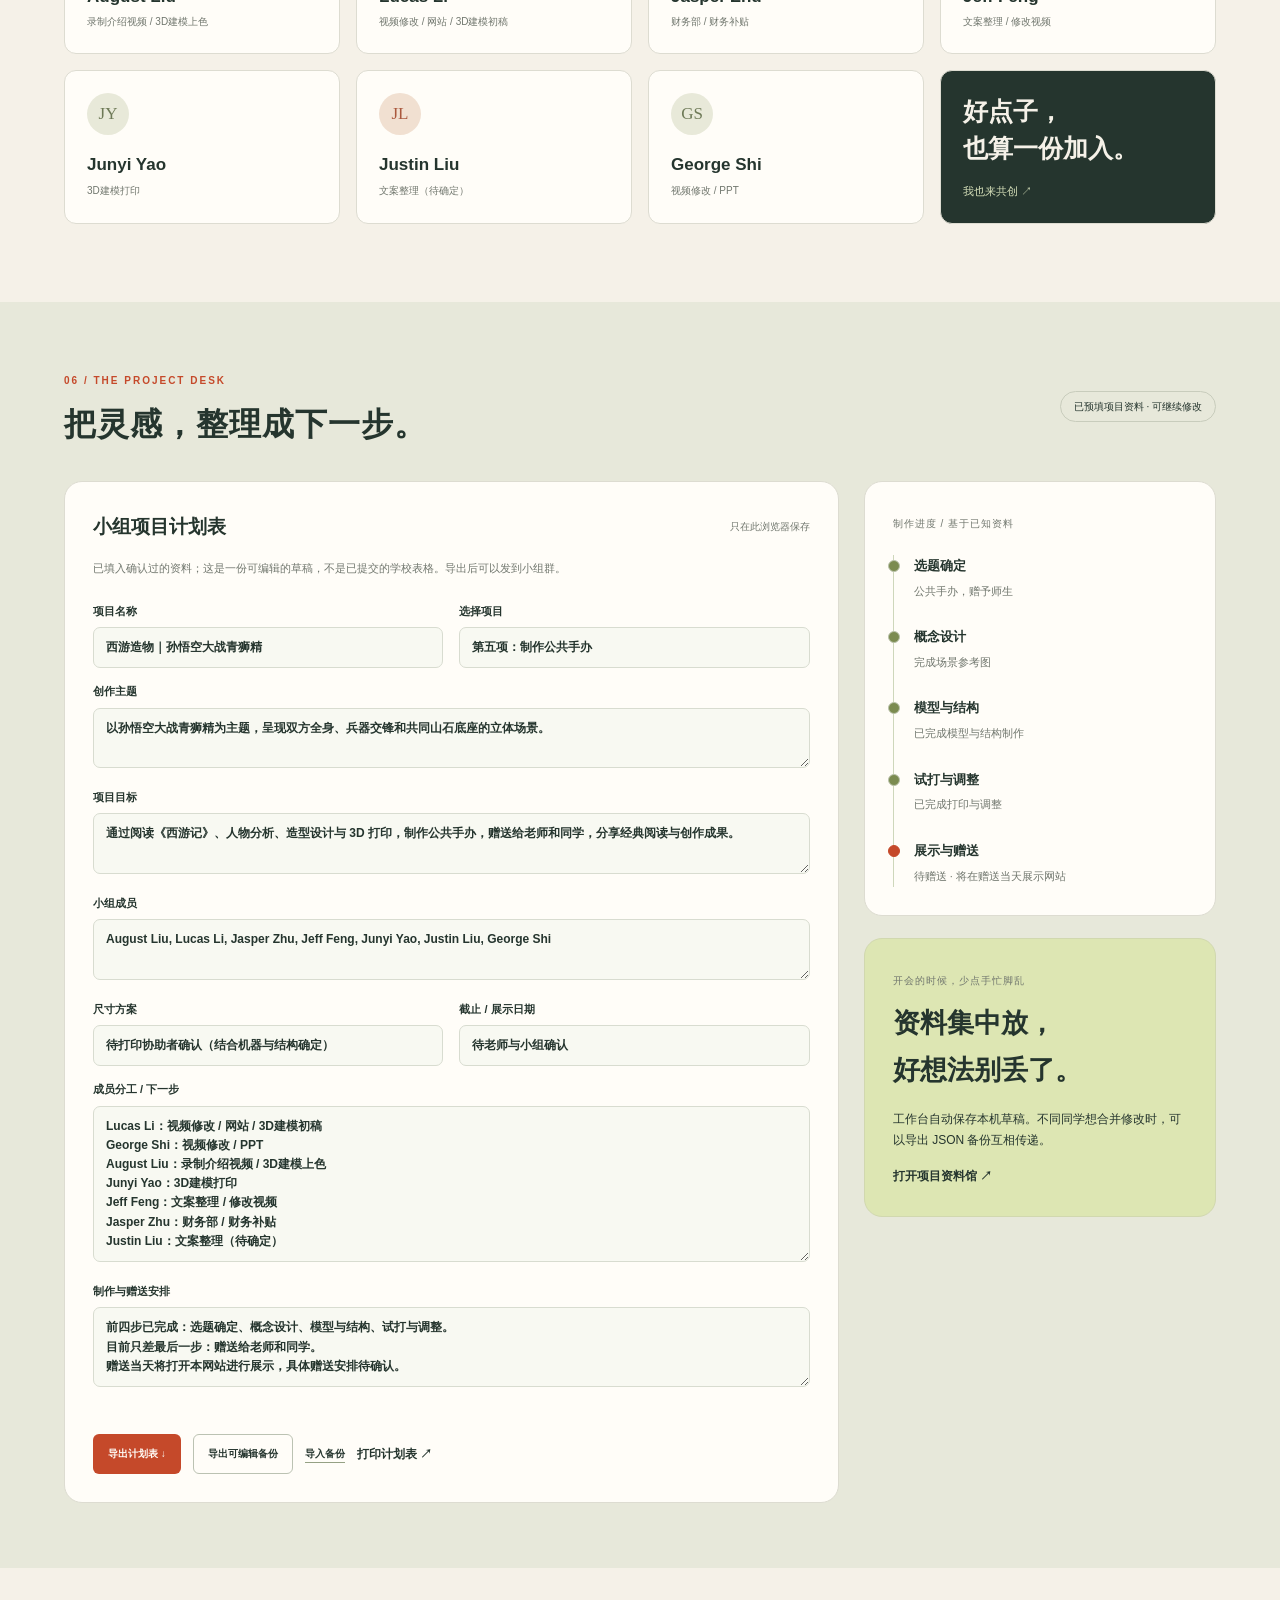
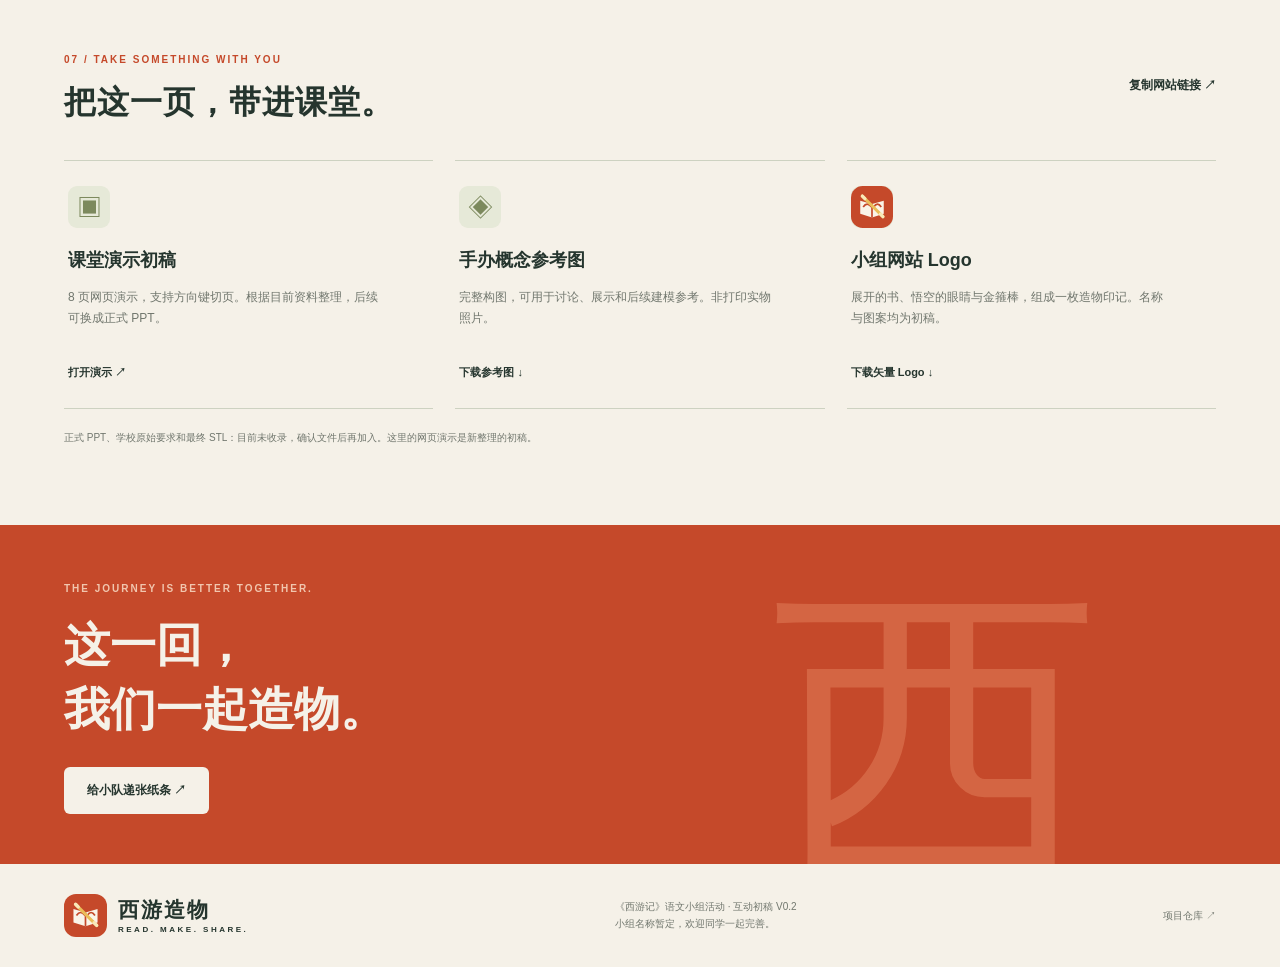
==== commit 6deee943: "Explain browser-held receipts for deleting own paper notes" ====
--- a/index.html
+++ b/index.html
@@ -7,7 +7,7 @@
 <section class="wrap section" id="exhibit"><div class="section-title"><div><span class="eyebrow">01 / THE EXHIBITION</span><h2>这一次，主角走出书页。</h2></div><span class="pill">第五项 · 公共手办计划</span></div><div class="exhibit-grid"><div class="specimen"><div class="specimen-top"><span>DESIGN ARCHIVE / 001</span><span>制作已完成 ●</span></div><img src="assets/battle.jpg" loading="lazy" alt="双方持兵器交锋、共用山石底座的完整概念图"><div class="specimen-bottom"><h3>一棒，一刀，一场交锋。</h3><p>当前方案：孙悟空持金箍棒迎战青狮精，双方立于同一山石底座。结构与色彩将根据打印条件调整。</p><button class="button outline" id="view-design">收下「造物观察员」印章 ↗</button></div></div><div class="design-side"><article class="note-card orange"><span class="mini-label">我们的出发点</span><h3>礼物的意义，<br>比大小更重要。</h3><p>我们选择制作公共手办，赠送给老师和同学。让经典阅读成为一次可以分享的创作。</p><span class="note-star">✳</span></article><article class="card"><span class="mini-label">先看细节，再动手</span><h3>屏幕上的酷，也要站得住。</h3><ul class="clean-list"><li><span>01</span>保留完整人物、武器和共同底座</li><li><span>02</span>留意金箍棒、尾巴与飘带的强度</li><li><span>03</span>由打印协助者检查尺寸与支撑</li></ul><p class="muted small">模型制作、打印与调整已完成，接下来赠送给老师和同学。STL 不保存彩色贴图。</p></article></div></div></section>
 <section class="story-section" id="story"><div class="wrap"><div class="section-title"><div><span class="eyebrow">02 / BEHIND THE SCENE</span><h2>先认清主角，再一起取经。</h2></div><span class="muted">点角色，翻开他的档案</span></div><div class="character-tabs" role="tablist" aria-label="人物档案"><button role="tab" aria-selected="true" id="tab-wukong" aria-controls="character-panel" data-character="wukong">🐒 孙悟空</button><button role="tab" aria-selected="false" id="tab-lion" aria-controls="character-panel" data-character="lion">🦁 青狮精</button></div><div id="character-panel" class="character-panel" role="tabpanel" aria-labelledby="tab-wukong"></div><div class="chapter-strip"><span class="chapter-number">74—77</span><div><h3>狮驼岭故事所在回目</h3><p>第七十四至七十七回展开狮驼岭一段。我们的手办是基于人物与交锋关系的艺术构图，不是某一句原文的逐帧复原。</p><a href="https://zh.wikisource.org/wiki/西遊記/第074回" target="_blank" rel="noopener">从第七十四回读起 ↗</a></div><button class="button outline" id="story-stamp">读懂了，盖个章 ✓</button></div><article class="story-reading" aria-labelledby="story-reading-title" style="margin-top:48px"><span class="eyebrow">狮驼岭故事</span><h3 id="story-reading-title" style="font-size:clamp(1.5rem,4vw,2.2rem);margin:12px 0 8px">孙悟空大战青狮精</h3><p class="muted">狮驼岭 · 孙悟空大战青狮精 ·《西游记》第七十四至七十七回</p><div style="max-width:860px;margin-top:28px"><section aria-labelledby="story-part-1" style="padding:24px 0;border-top:1px solid rgba(37,58,47,.18)"><h4 id="story-part-1" style="font-size:1.3rem;margin:0 0 12px;color:var(--orange,#bd492c)">【探山】</h4><p style="font-size:1.05rem;line-height:2;margin:0;overflow-wrap:anywhere">话说太白金星接到报信：狮驼岭三魔，青毛狮子自称一口吞过十万天兵。于是悟空变成小妖"总钻风"去探洞，被大鹏装进阴阳二气瓶。悟空急忙拔出观音的三根救命毫毛，钻破瓶底逃了出来。</p></section><section aria-labelledby="story-part-2" style="padding:24px 0;border-top:1px solid rgba(37,58,47,.18)"><h4 id="story-part-2" style="font-size:1.3rem;margin:0 0 12px;color:var(--orange,#bd492c)">【入腹】</h4><p style="font-size:1.05rem;line-height:2;margin:0;overflow-wrap:anywhere">斗到精彩时，老魔现出原身，张口就要吞八戒。八戒连忙钻进草丛，悟空迎上去被吞了进去。悟空在狮子精的肚子里抓着心肝打秋千、翻跟头，还笑着说要"住过冬"。</p></section><section aria-labelledby="story-part-3" style="padding:24px 0;border-top:1px solid rgba(37,58,47,.18)"><h4 id="story-part-3" style="font-size:1.3rem;margin:0 0 12px;color:var(--orange,#bd492c)">【放风筝】</h4><p style="font-size:1.05rem;line-height:2;margin:0;overflow-wrap:anywhere">老魔假意告饶，悟空拔毫毛变出绳子，在他心肝上打了个活扣，从鼻孔一喷嚏迸出，跳上山头尽力一扯。小妖远远笑他"清明未到就放风筝"，老魔"似纺车儿一般"跌下尘埃。</p></section><section aria-labelledby="story-part-4" style="padding:24px 0;border-top:1px solid rgba(37,58,47,.18)"><h4 id="story-part-4" style="font-size:1.3rem;margin:0 0 12px;color:var(--orange,#bd492c)">【余味】</h4><p style="font-size:1.05rem;line-height:2;margin:0;overflow-wrap:anywhere">三魔终于在狮驼国擒了师徒，悟空上灵山请来如来，文殊和普贤菩萨领回坐骑。悟空从第七回压在五行山下的"心猿"，到第十四回已叫"心猿归正"，本事没变小，猴子却长大了。</p></section></div></article></div></section>
 <section class="wrap section" id="play"><div class="section-title"><div><span class="eyebrow">03 / PLAY A LITTLE</span><h2>取经路上，来点真本事。</h2></div><span class="pill gold">集齐 5 枚印章，解锁造物伙伴</span></div><div class="play-grid"><article class="quiz-card"><div class="mini-label">知识小关 / 5 题一轮</div><h3>你有几分「西游浓度」？</h3><p>随机抽题，答完就能看到解析。答对 4 题，领取知识印章。</p><div class="quiz-box" id="quiz-box"><div class="quiz-illustration">悟<span>✦</span></div><button class="button primary" id="quiz-start">开始取经 →</button><small id="quiz-best">还没有闯关记录</small></div></article><article class="timing-card"><div class="mini-label">手感小关 / 无需拼手速</div><h3>定海神针，稳稳停住。</h3><p>启动后，再点一次，把游标停在金色区域。键盘也可以：聚焦按钮后按空格。</p><div class="staff-art" aria-hidden="true"><i></i><b></b><i></i></div><div class="meter" id="meter"><span class="target-zone"></span><span class="needle" id="needle"></span></div><div class="meter-labels"><span>蓄力</span><span>恰到好处</span><span>过犹不及</span></div><button class="button dark" id="timing-start">启动金箍棒</button><p id="timing-result" class="game-result" role="status">准备好了，就试试看。</p></article></div></section>
-<section class="square-section" id="square"><div class="wrap"><div class="section-title"><div><span class="eyebrow">04 / THE CLASSMATE CLUB</span><h2>来都来了，留点你的想法。</h2></div><span class="live-status" id="connection-status">正在连接同学广场…</span></div><div class="square-grid"><div class="poll-card card"><span class="mini-label">同学投票 / 轻松表达</span><h3>这场交锋，你为谁打 Call？</h3><div class="poll-options" id="favorite-poll"></div><div class="poll-divider"></div><h3>你更想看到哪种手办风格？</h3><div class="poll-options" id="style-poll"></div><p class="muted small">每个浏览器每题一次，三个站点共享票数；换浏览器可能重复投票，不用于正式评选。</p><p id="poll-status" role="status"></p></div><div class="message-card card"><div class="message-heading"><h3>给造物小队递张纸条。</h3><span>公开留言 · 不需要账号</span></div><form id="message-form"><div class="form-row"><label>怎么称呼你<input id="nickname" name="nickname" required maxlength="24" placeholder="起个昵称就好" autocomplete="nickname"></label><label>这张纸条是<select id="message-kind" name="kind"><option value="message">来打个招呼</option><option value="suggestion">手办改进建议</option><option value="wish">赠送 / 展示心愿</option></select></label></div><details class="small muted" style="margin:12px 0"><summary style="cursor:pointer">IP 属地说明 ⓘ</summary><p>仅在你主动勾选同意并提交留言后，浏览器才会连接 ipapi.co；该服务会接收你的网络 IP，用于查询粗略国家／省市。本站只保存并公开粗略属地，不保存原始 IP、经纬度或详细地址，也不调用手机或 GPS 定位。IP 不保证准确到区县，VPN 可能显示出口所在地；查询失败或未同意时显示“属地未知”。本人补充的历史属地会单独标注。</p></details><label style="display:flex;align-items:flex-start;gap:10px;margin:14px 0;font-size:.875rem;font-weight:400"><input type="checkbox" id="location-consent" style="width:auto;flex:none;margin-top:4px"><span>我同意向 ipapi.co 提供本次网络 IP，用于查询并公开粗略属地（可选，不勾选也能留言）。</span></label><fieldset class="badge-choice"><legend>选个印记</legend><label><input type="radio" name="badge" value="☁️" checked><span>☁️</span></label><label><input type="radio" name="badge" value="🐒"><span>🐒</span></label><label><input type="radio" name="badge" value="🦁"><span>🦁</span></label><label><input type="radio" name="badge" value="🌸"><span>🌸</span></label><label><input type="radio" name="badge" value="🔥"><span>🔥</span></label><label><input type="radio" name="badge" value="📖"><span>📖</span></label></fieldset><label>写下你的想法<textarea id="message-content" name="content" required minlength="2" maxlength="500" rows="3" placeholder="比如：我想看背面的鬃毛！底座可以加一块题字石。"></textarea></label><div class="form-footer"><small>会公开展示昵称与内容，请勿填写联系方式。<br>心愿不等于领取预约，数量和赠送安排待定。</small><button class="button primary" type="submit">递出纸条 ↗</button></div><p id="message-status" role="status"></p></form></div></div><div class="wall-heading"><div><h3>同学纸条墙 <span id="message-count">0</span></h3><p class="muted small">最新 60 张 · 每 30 秒同步</p></div><div class="filter-group" role="group" aria-label="留言筛选"><button class="selected" data-filter="all">全部</button><button data-filter="suggestion">建议</button><button data-filter="wish">心愿</button><button id="refresh-wall" aria-label="刷新留言">↻</button></div></div><div id="message-wall" class="message-wall" aria-live="polite"><div class="empty-state">云正在送信，稍等片刻…</div></div></div></section>
+<section class="square-section" id="square"><div class="wrap"><div class="section-title"><div><span class="eyebrow">04 / THE CLASSMATE CLUB</span><h2>来都来了，留点你的想法。</h2></div><span class="live-status" id="connection-status">正在连接同学广场…</span></div><div class="square-grid"><div class="poll-card card"><span class="mini-label">同学投票 / 轻松表达</span><h3>这场交锋，你为谁打 Call？</h3><div class="poll-options" id="favorite-poll"></div><div class="poll-divider"></div><h3>你更想看到哪种手办风格？</h3><div class="poll-options" id="style-poll"></div><p class="muted small">每个浏览器每题一次，三个站点共享票数；换浏览器可能重复投票，不用于正式评选。</p><p id="poll-status" role="status"></p></div><div class="message-card card"><div class="message-heading"><h3>给造物小队递张纸条。</h3><span>公开留言 · 不需要账号</span></div><form id="message-form"><div class="form-row"><label>怎么称呼你<input id="nickname" name="nickname" required maxlength="24" placeholder="起个昵称就好" autocomplete="nickname"></label><label>这张纸条是<select id="message-kind" name="kind"><option value="message">来打个招呼</option><option value="suggestion">手办改进建议</option><option value="wish">赠送 / 展示心愿</option></select></label></div><details class="small muted" style="margin:12px 0"><summary style="cursor:pointer">IP 属地说明 ⓘ</summary><p>仅在你主动勾选同意并提交留言后，浏览器才会连接 ipapi.co；该服务会接收你的网络 IP，用于查询粗略国家／省市。本站只保存并公开粗略属地，不保存原始 IP、经纬度或详细地址，也不调用手机或 GPS 定位。IP 不保证准确到区县，VPN 可能显示出口所在地；查询失败或未同意时显示“属地未知”。本人补充的历史属地会单独标注。</p></details><label style="display:flex;align-items:flex-start;gap:10px;margin:14px 0;font-size:.875rem;font-weight:400"><input type="checkbox" id="location-consent" style="width:auto;flex:none;margin-top:4px"><span>我同意向 ipapi.co 提供本次网络 IP，用于查询并公开粗略属地（可选，不勾选也能留言）。</span></label><fieldset class="badge-choice"><legend>选个印记</legend><label><input type="radio" name="badge" value="☁️" checked><span>☁️</span></label><label><input type="radio" name="badge" value="🐒"><span>🐒</span></label><label><input type="radio" name="badge" value="🦁"><span>🦁</span></label><label><input type="radio" name="badge" value="🌸"><span>🌸</span></label><label><input type="radio" name="badge" value="🔥"><span>🔥</span></label><label><input type="radio" name="badge" value="📖"><span>📖</span></label></fieldset><label>写下你的想法<textarea id="message-content" name="content" required minlength="2" maxlength="500" rows="3" placeholder="比如：我想看背面的鬃毛！底座可以加一块题字石。"></textarea></label><div class="form-footer"><small>会公开展示昵称与内容，请勿填写联系方式。<br>新纸条可在同一浏览器、同一网站地址下删除。清除浏览器数据会丢失删除凭证，旧纸条无凭证时不显示删除按钮。<br>心愿不等于领取预约，数量和赠送安排待定。</small><button class="button primary" type="submit">递出纸条 ↗</button></div><p id="message-status" role="status"></p></form></div></div><div class="wall-heading"><div><h3>同学纸条墙 <span id="message-count">0</span></h3><p class="muted small">最新 60 张 · 每 30 秒同步</p></div><div class="filter-group" role="group" aria-label="留言筛选"><button class="selected" data-filter="all">全部</button><button data-filter="suggestion">建议</button><button data-filter="wish">心愿</button><button id="refresh-wall" aria-label="刷新留言">↻</button></div></div><div id="message-wall" class="message-wall" aria-live="polite"><div class="empty-state">云正在送信，稍等片刻…</div></div></div></section>
 <section class="wrap section" id="team"><div class="section-title"><div><span class="eyebrow">05 / MEET THE MAKERS</span><h2>七个人，一个西游故事。</h2></div><span class="muted">当前分工已更新 · Justin 的文案整理待确定</span></div><div class="team-grid" id="team-grid"></div></section>
 <section class="studio-section" id="studio"><div class="wrap"><div class="section-title"><div><span class="eyebrow">06 / THE PROJECT DESK</span><h2>把灵感，整理成下一步。</h2></div><span class="pill">已预填项目资料 · 可继续修改</span></div><div class="studio-grid"><article class="card project-form-card"><div class="message-heading"><h3>小组项目计划表</h3><span id="save-state">只在此浏览器保存</span></div><p class="muted small">已填入确认过的资料；这是一份可编辑的草稿，不是已提交的学校表格。导出后可以发到小组群。</p><form id="project-form"><div class="form-row"><label>项目名称<input name="title" value="西游造物｜孙悟空大战青狮精" required maxlength="100"></label><label>选择项目<input name="category" value="第五项：制作公共手办" required maxlength="100"></label></div><label>创作主题<textarea name="theme" rows="2" maxlength="1500">以孙悟空大战青狮精为主题，呈现双方全身、兵器交锋和共同山石底座的立体场景。</textarea></label><label>项目目标<textarea name="goal" rows="2" maxlength="1500">通过阅读《西游记》、人物分析、造型设计与 3D 打印，制作公共手办，赠送给老师和同学，分享经典阅读与创作成果。</textarea></label><label>小组成员<textarea name="members" rows="2" maxlength="1500">August Liu, Lucas Li, Jasper Zhu, Jeff Feng, Junyi Yao, Justin Liu, George Shi</textarea></label><div class="form-row"><label>尺寸方案<input name="size" value="待打印协助者确认（结合机器与结构确定）" maxlength="200"></label><label>截止 / 展示日期<input name="deadline" value="待老师与小组确认" maxlength="100"></label></div><label>成员分工 / 下一步<textarea name="roles" rows="7" maxlength="3000">Lucas Li：视频修改 / 网站 / 3D建模初稿
 George Shi：视频修改 / PPT
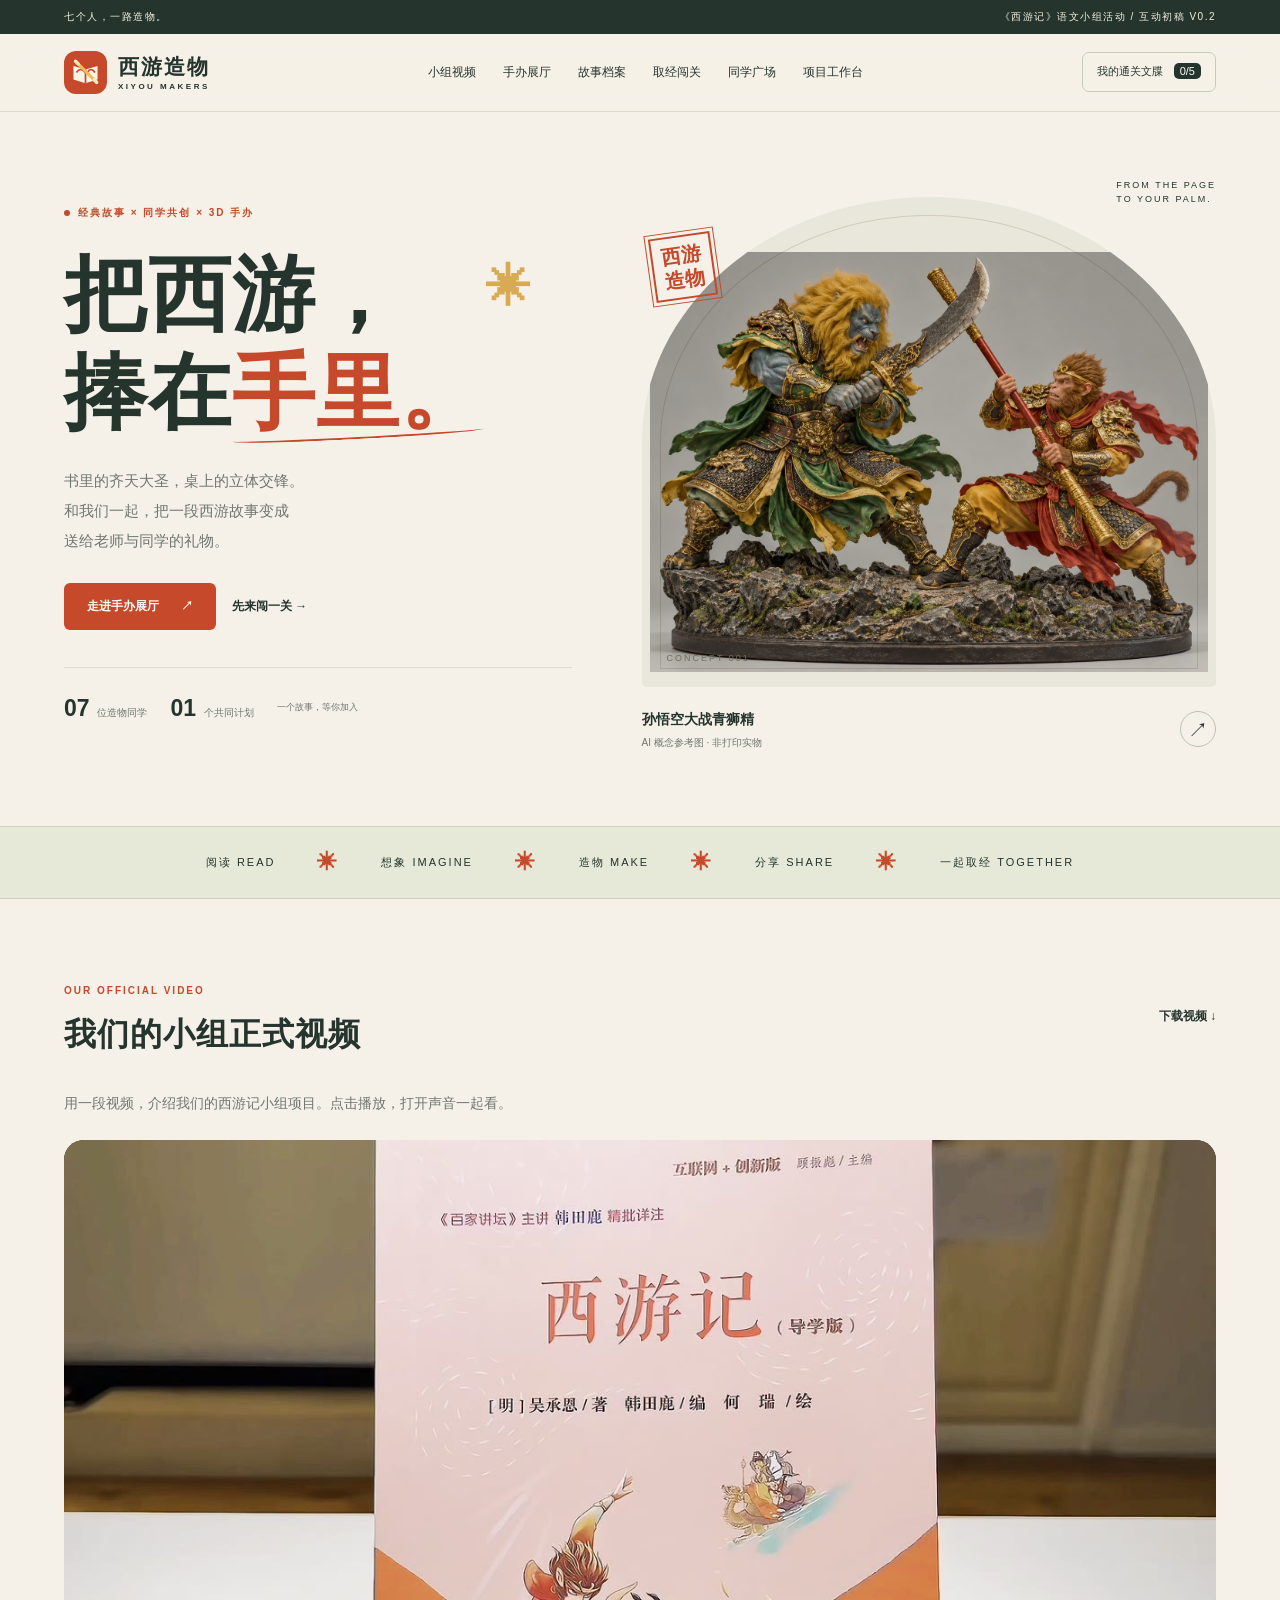
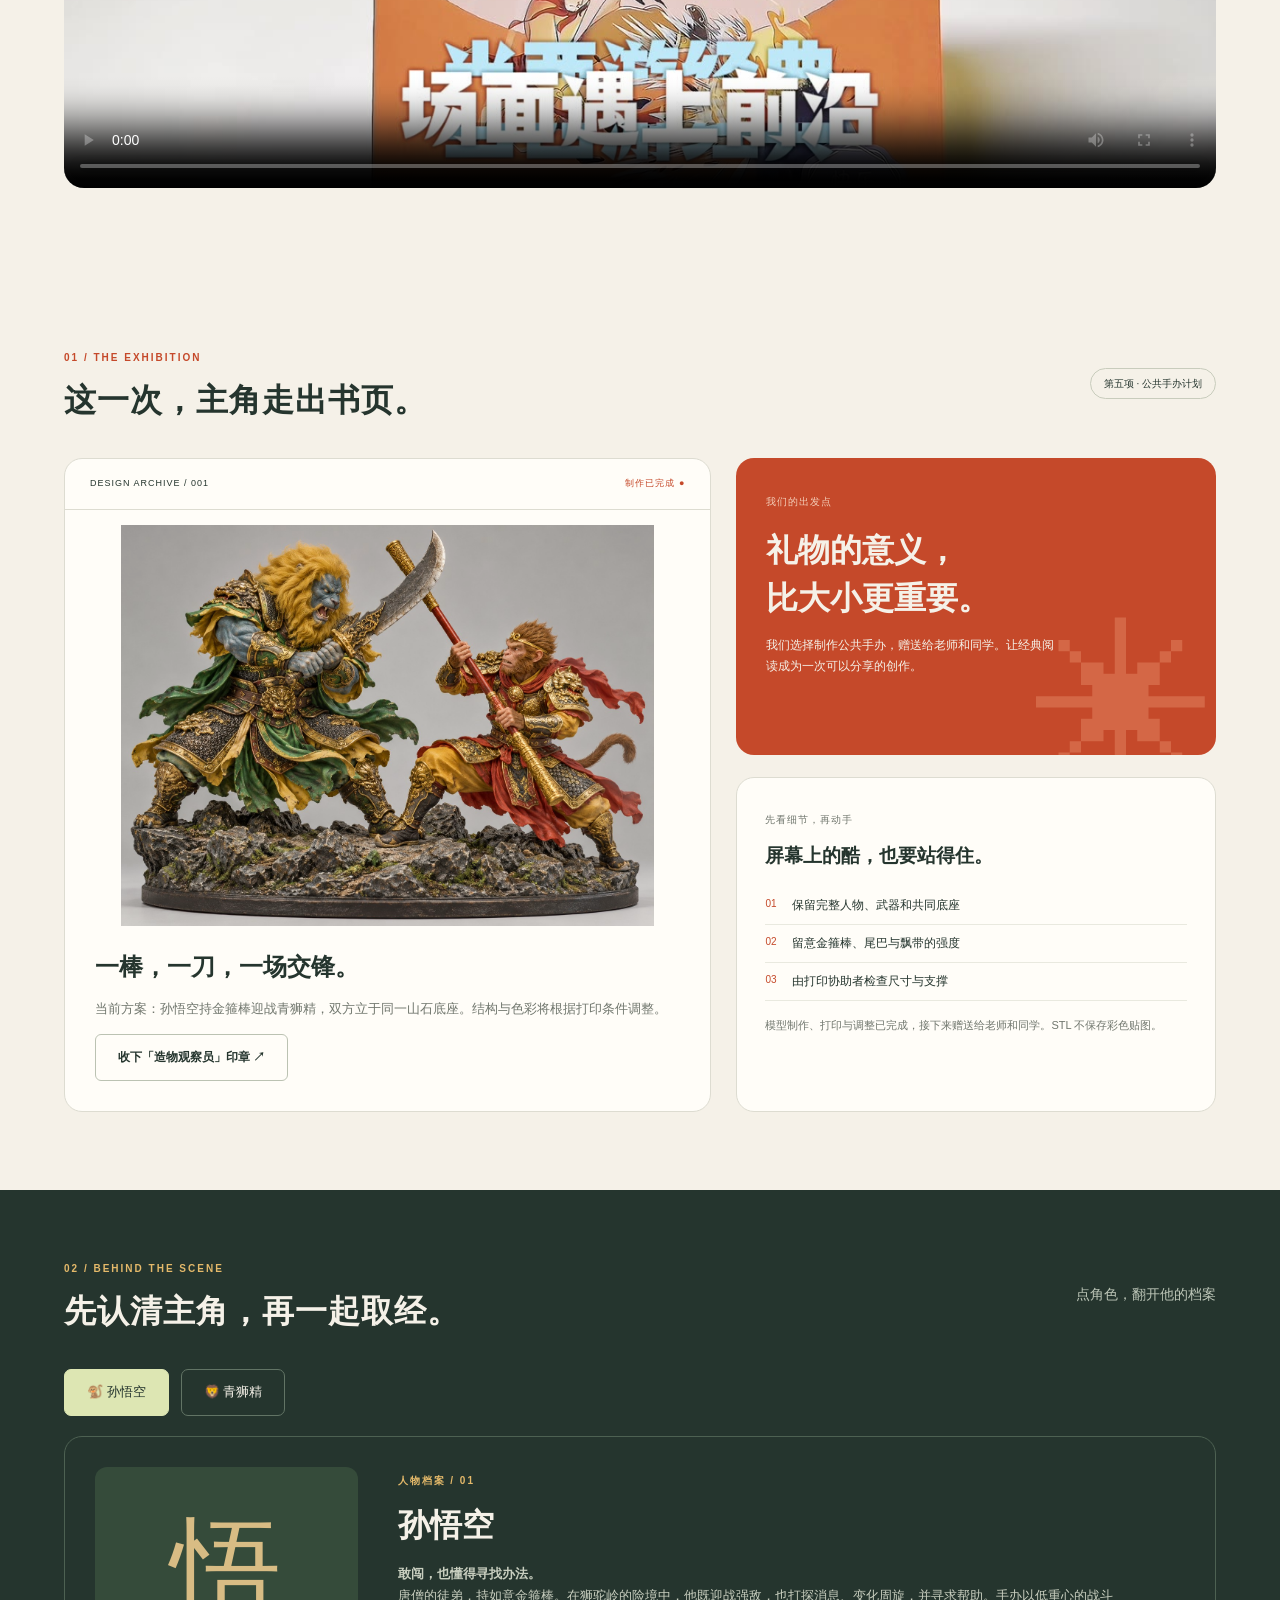
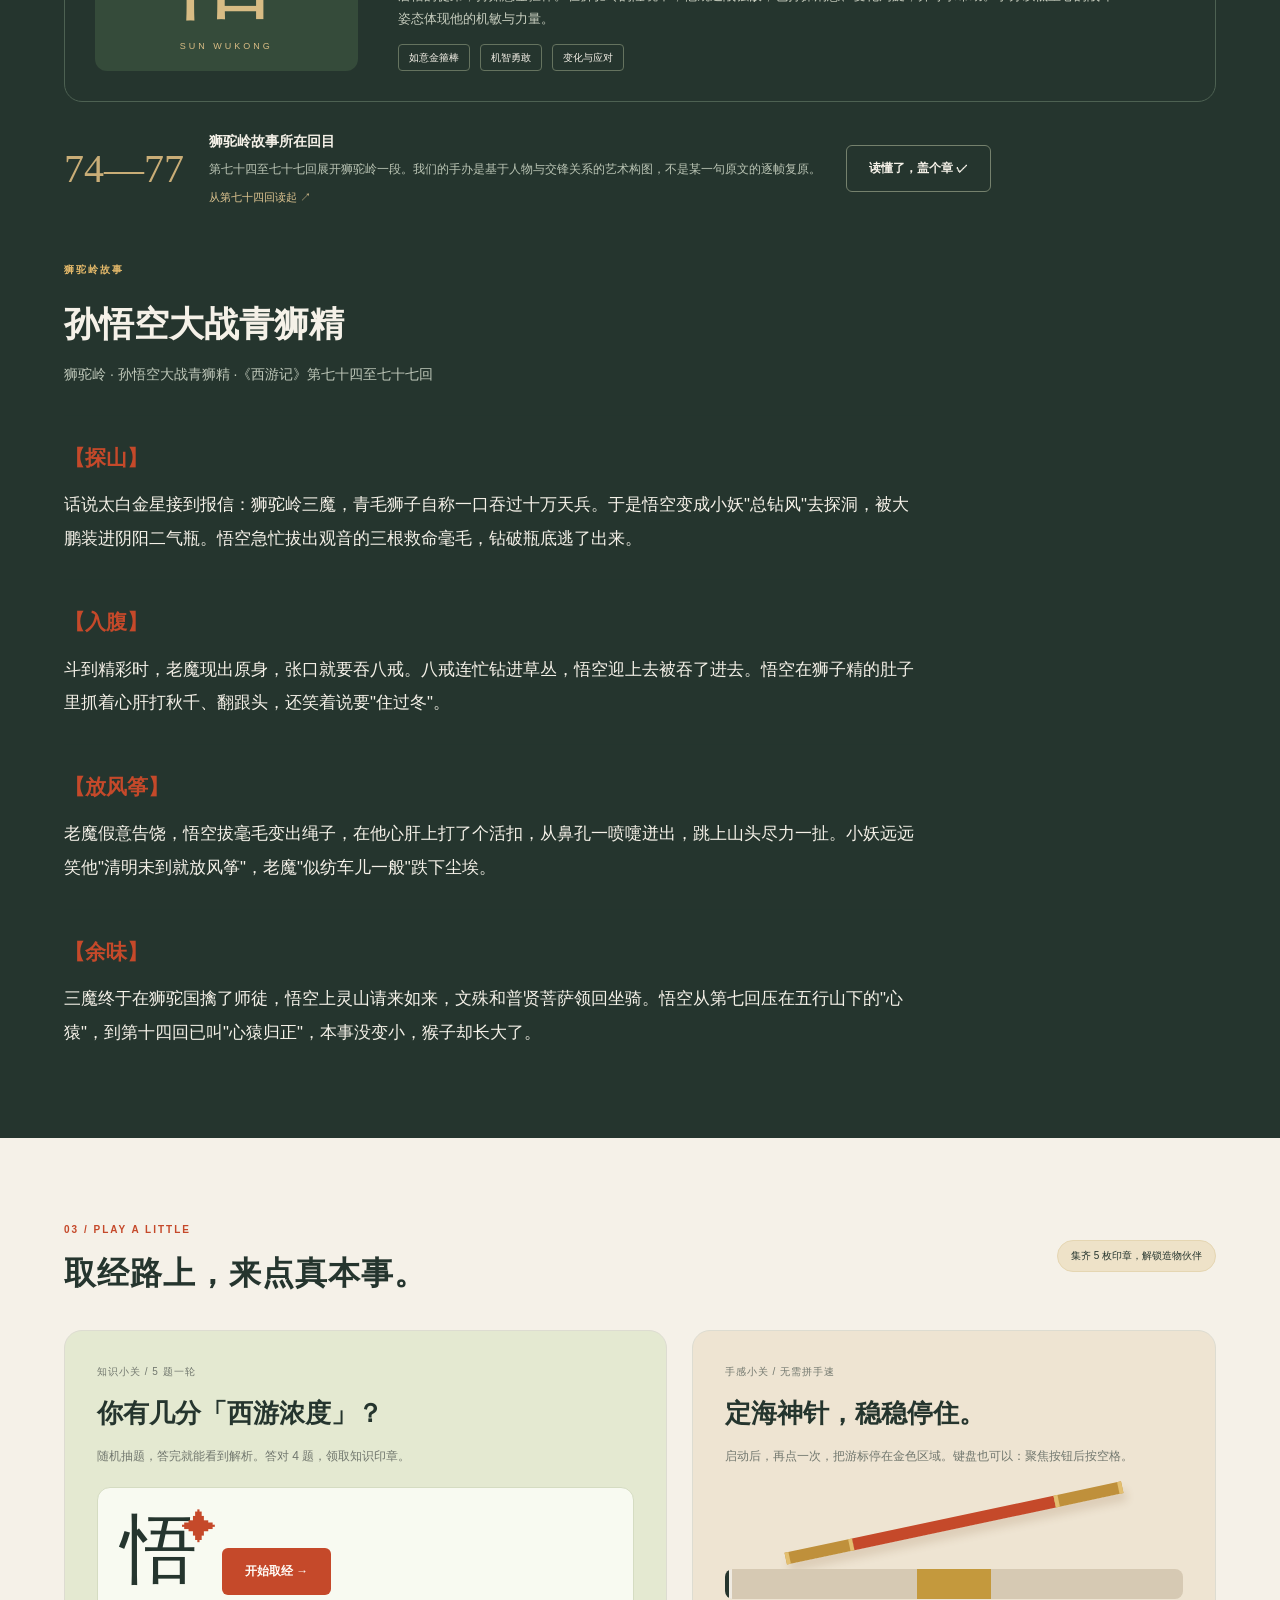
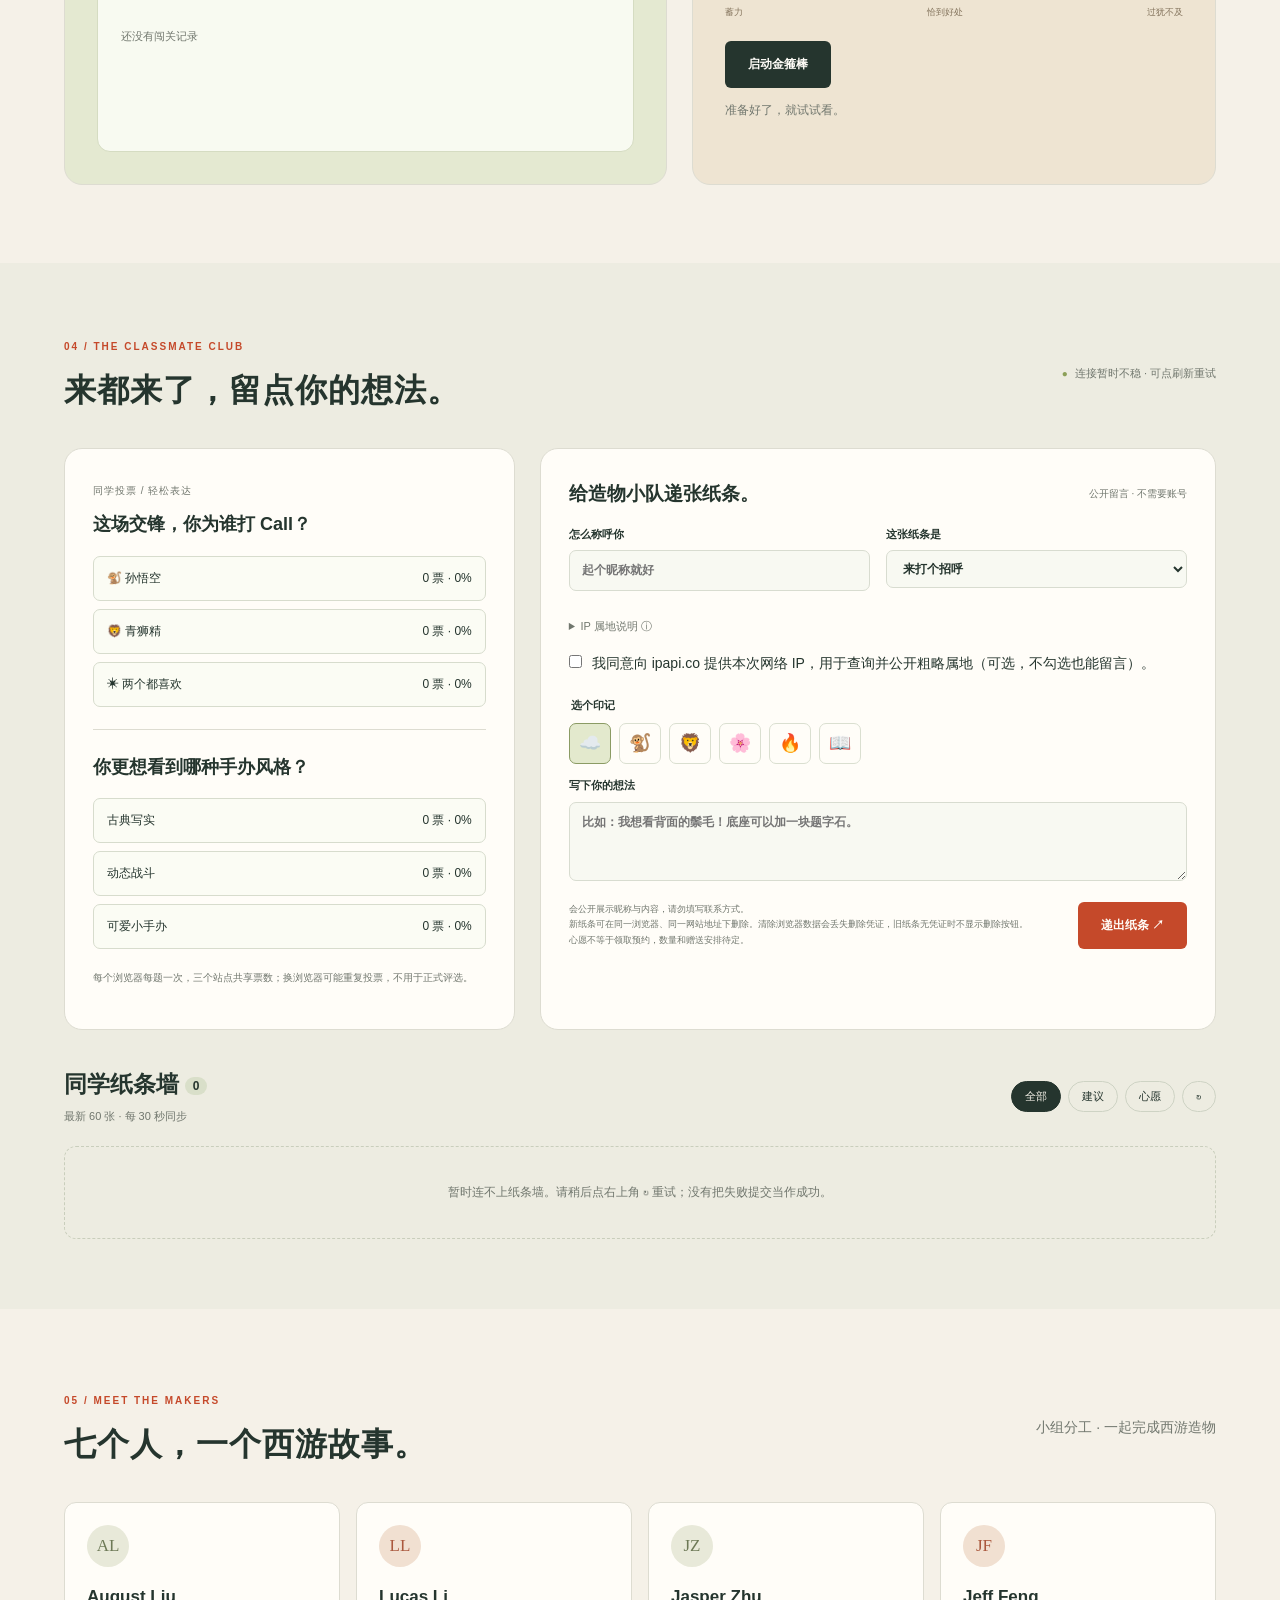
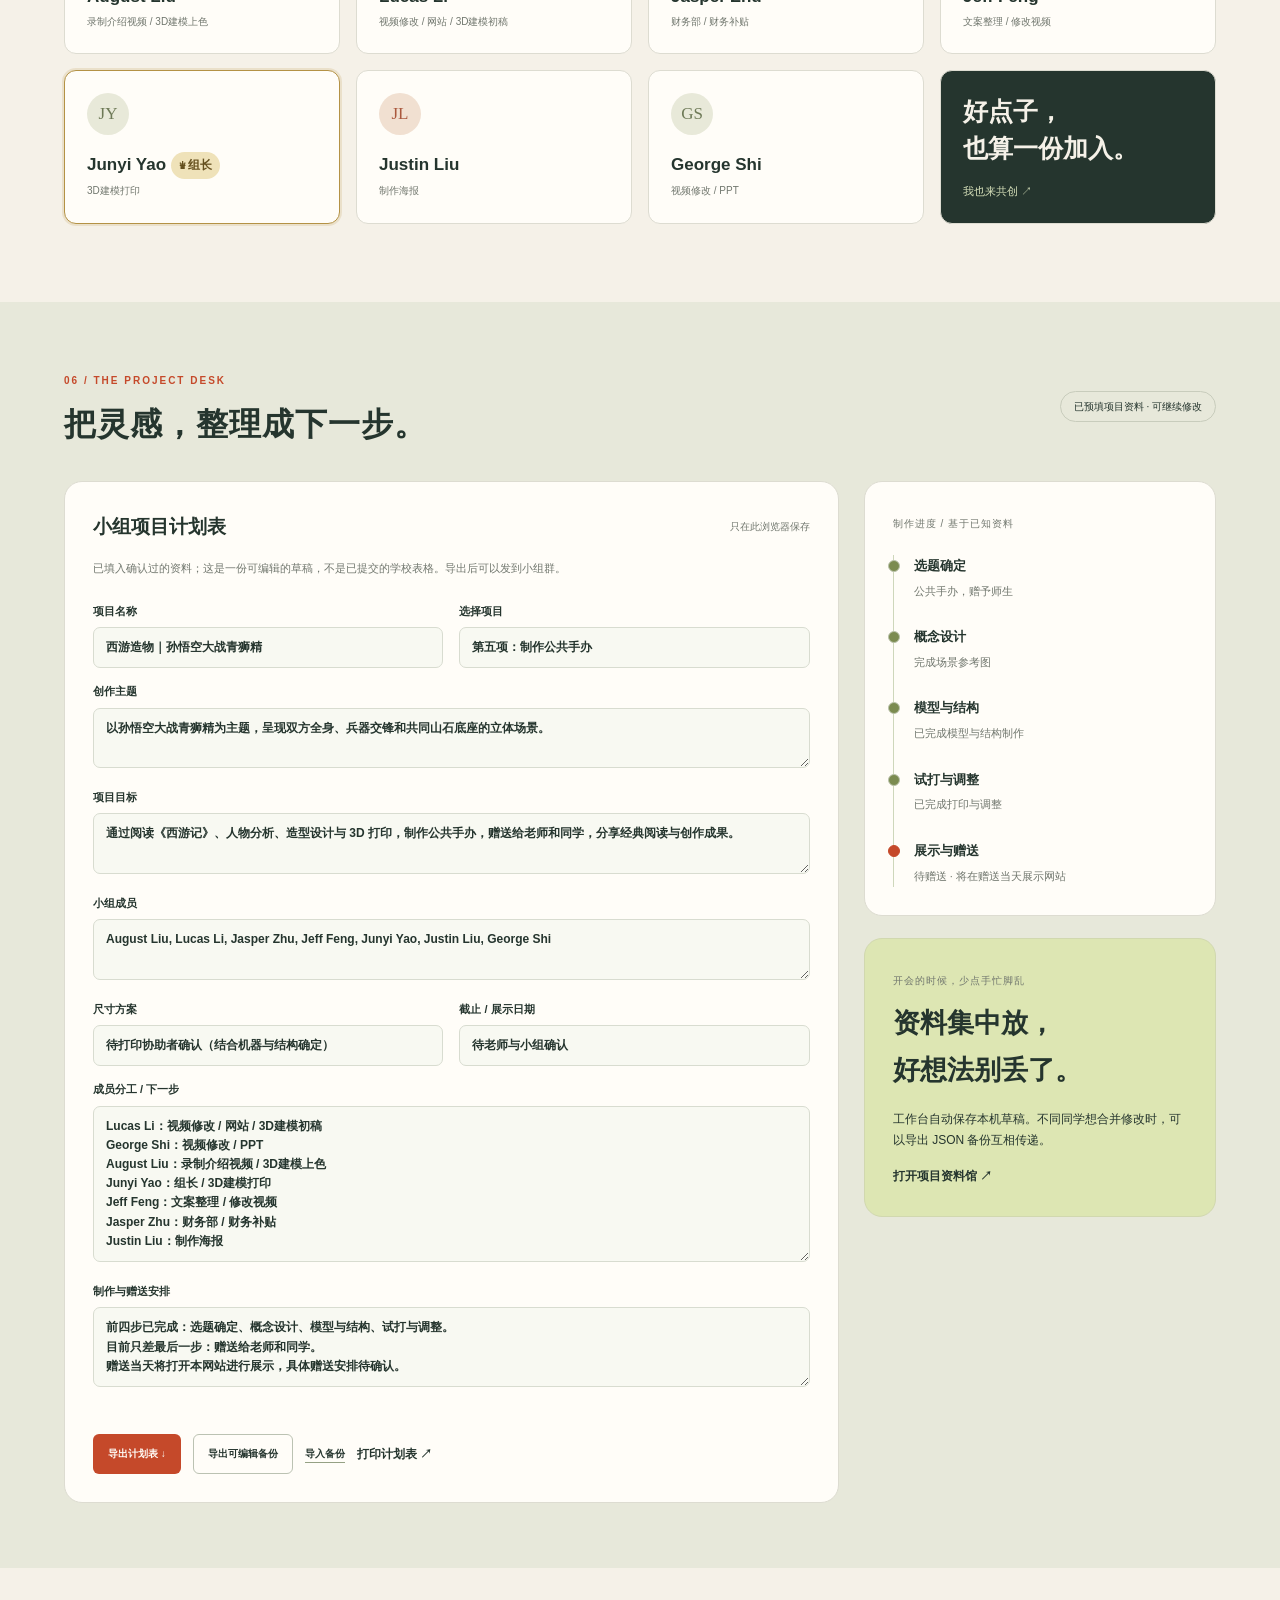
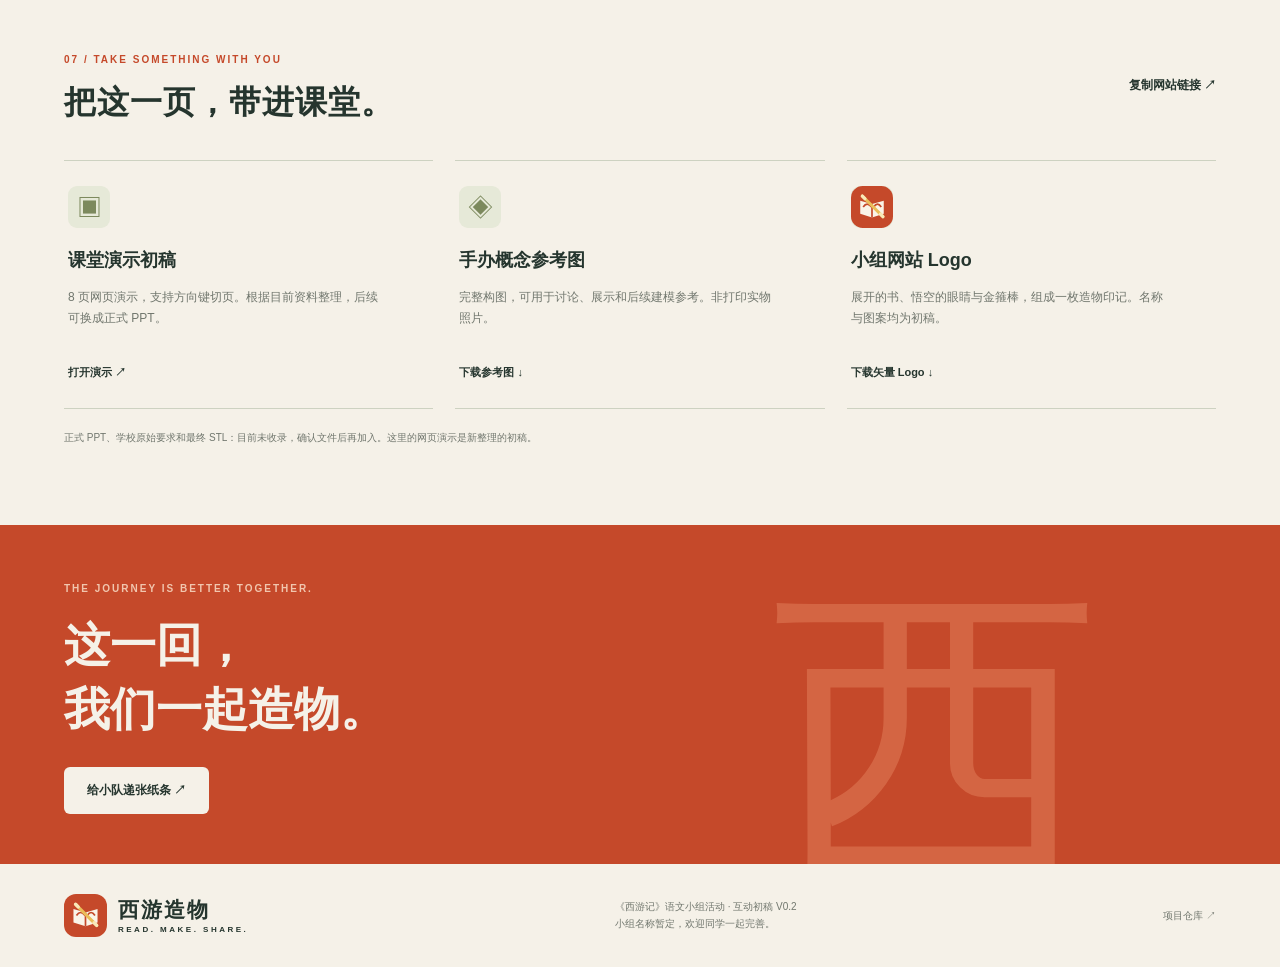
==== commit 58b2bde5: "Update confirmed poster and group leader responsibilities in project plan" ====
--- a/index.html
+++ b/index.html
@@ -8,14 +8,14 @@
 <section class="story-section" id="story"><div class="wrap"><div class="section-title"><div><span class="eyebrow">02 / BEHIND THE SCENE</span><h2>先认清主角，再一起取经。</h2></div><span class="muted">点角色，翻开他的档案</span></div><div class="character-tabs" role="tablist" aria-label="人物档案"><button role="tab" aria-selected="true" id="tab-wukong" aria-controls="character-panel" data-character="wukong">🐒 孙悟空</button><button role="tab" aria-selected="false" id="tab-lion" aria-controls="character-panel" data-character="lion">🦁 青狮精</button></div><div id="character-panel" class="character-panel" role="tabpanel" aria-labelledby="tab-wukong"></div><div class="chapter-strip"><span class="chapter-number">74—77</span><div><h3>狮驼岭故事所在回目</h3><p>第七十四至七十七回展开狮驼岭一段。我们的手办是基于人物与交锋关系的艺术构图，不是某一句原文的逐帧复原。</p><a href="https://zh.wikisource.org/wiki/西遊記/第074回" target="_blank" rel="noopener">从第七十四回读起 ↗</a></div><button class="button outline" id="story-stamp">读懂了，盖个章 ✓</button></div><article class="story-reading" aria-labelledby="story-reading-title" style="margin-top:48px"><span class="eyebrow">狮驼岭故事</span><h3 id="story-reading-title" style="font-size:clamp(1.5rem,4vw,2.2rem);margin:12px 0 8px">孙悟空大战青狮精</h3><p class="muted">狮驼岭 · 孙悟空大战青狮精 ·《西游记》第七十四至七十七回</p><div style="max-width:860px;margin-top:28px"><section aria-labelledby="story-part-1" style="padding:24px 0;border-top:1px solid rgba(37,58,47,.18)"><h4 id="story-part-1" style="font-size:1.3rem;margin:0 0 12px;color:var(--orange,#bd492c)">【探山】</h4><p style="font-size:1.05rem;line-height:2;margin:0;overflow-wrap:anywhere">话说太白金星接到报信：狮驼岭三魔，青毛狮子自称一口吞过十万天兵。于是悟空变成小妖"总钻风"去探洞，被大鹏装进阴阳二气瓶。悟空急忙拔出观音的三根救命毫毛，钻破瓶底逃了出来。</p></section><section aria-labelledby="story-part-2" style="padding:24px 0;border-top:1px solid rgba(37,58,47,.18)"><h4 id="story-part-2" style="font-size:1.3rem;margin:0 0 12px;color:var(--orange,#bd492c)">【入腹】</h4><p style="font-size:1.05rem;line-height:2;margin:0;overflow-wrap:anywhere">斗到精彩时，老魔现出原身，张口就要吞八戒。八戒连忙钻进草丛，悟空迎上去被吞了进去。悟空在狮子精的肚子里抓着心肝打秋千、翻跟头，还笑着说要"住过冬"。</p></section><section aria-labelledby="story-part-3" style="padding:24px 0;border-top:1px solid rgba(37,58,47,.18)"><h4 id="story-part-3" style="font-size:1.3rem;margin:0 0 12px;color:var(--orange,#bd492c)">【放风筝】</h4><p style="font-size:1.05rem;line-height:2;margin:0;overflow-wrap:anywhere">老魔假意告饶，悟空拔毫毛变出绳子，在他心肝上打了个活扣，从鼻孔一喷嚏迸出，跳上山头尽力一扯。小妖远远笑他"清明未到就放风筝"，老魔"似纺车儿一般"跌下尘埃。</p></section><section aria-labelledby="story-part-4" style="padding:24px 0;border-top:1px solid rgba(37,58,47,.18)"><h4 id="story-part-4" style="font-size:1.3rem;margin:0 0 12px;color:var(--orange,#bd492c)">【余味】</h4><p style="font-size:1.05rem;line-height:2;margin:0;overflow-wrap:anywhere">三魔终于在狮驼国擒了师徒，悟空上灵山请来如来，文殊和普贤菩萨领回坐骑。悟空从第七回压在五行山下的"心猿"，到第十四回已叫"心猿归正"，本事没变小，猴子却长大了。</p></section></div></article></div></section>
 <section class="wrap section" id="play"><div class="section-title"><div><span class="eyebrow">03 / PLAY A LITTLE</span><h2>取经路上，来点真本事。</h2></div><span class="pill gold">集齐 5 枚印章，解锁造物伙伴</span></div><div class="play-grid"><article class="quiz-card"><div class="mini-label">知识小关 / 5 题一轮</div><h3>你有几分「西游浓度」？</h3><p>随机抽题，答完就能看到解析。答对 4 题，领取知识印章。</p><div class="quiz-box" id="quiz-box"><div class="quiz-illustration">悟<span>✦</span></div><button class="button primary" id="quiz-start">开始取经 →</button><small id="quiz-best">还没有闯关记录</small></div></article><article class="timing-card"><div class="mini-label">手感小关 / 无需拼手速</div><h3>定海神针，稳稳停住。</h3><p>启动后，再点一次，把游标停在金色区域。键盘也可以：聚焦按钮后按空格。</p><div class="staff-art" aria-hidden="true"><i></i><b></b><i></i></div><div class="meter" id="meter"><span class="target-zone"></span><span class="needle" id="needle"></span></div><div class="meter-labels"><span>蓄力</span><span>恰到好处</span><span>过犹不及</span></div><button class="button dark" id="timing-start">启动金箍棒</button><p id="timing-result" class="game-result" role="status">准备好了，就试试看。</p></article></div></section>
 <section class="square-section" id="square"><div class="wrap"><div class="section-title"><div><span class="eyebrow">04 / THE CLASSMATE CLUB</span><h2>来都来了，留点你的想法。</h2></div><span class="live-status" id="connection-status">正在连接同学广场…</span></div><div class="square-grid"><div class="poll-card card"><span class="mini-label">同学投票 / 轻松表达</span><h3>这场交锋，你为谁打 Call？</h3><div class="poll-options" id="favorite-poll"></div><div class="poll-divider"></div><h3>你更想看到哪种手办风格？</h3><div class="poll-options" id="style-poll"></div><p class="muted small">每个浏览器每题一次，三个站点共享票数；换浏览器可能重复投票，不用于正式评选。</p><p id="poll-status" role="status"></p></div><div class="message-card card"><div class="message-heading"><h3>给造物小队递张纸条。</h3><span>公开留言 · 不需要账号</span></div><form id="message-form"><div class="form-row"><label>怎么称呼你<input id="nickname" name="nickname" required maxlength="24" placeholder="起个昵称就好" autocomplete="nickname"></label><label>这张纸条是<select id="message-kind" name="kind"><option value="message">来打个招呼</option><option value="suggestion">手办改进建议</option><option value="wish">赠送 / 展示心愿</option></select></label></div><details class="small muted" style="margin:12px 0"><summary style="cursor:pointer">IP 属地说明 ⓘ</summary><p>仅在你主动勾选同意并提交留言后，浏览器才会连接 ipapi.co；该服务会接收你的网络 IP，用于查询粗略国家／省市。本站只保存并公开粗略属地，不保存原始 IP、经纬度或详细地址，也不调用手机或 GPS 定位。IP 不保证准确到区县，VPN 可能显示出口所在地；查询失败或未同意时显示“属地未知”。本人补充的历史属地会单独标注。</p></details><label style="display:flex;align-items:flex-start;gap:10px;margin:14px 0;font-size:.875rem;font-weight:400"><input type="checkbox" id="location-consent" style="width:auto;flex:none;margin-top:4px"><span>我同意向 ipapi.co 提供本次网络 IP，用于查询并公开粗略属地（可选，不勾选也能留言）。</span></label><fieldset class="badge-choice"><legend>选个印记</legend><label><input type="radio" name="badge" value="☁️" checked><span>☁️</span></label><label><input type="radio" name="badge" value="🐒"><span>🐒</span></label><label><input type="radio" name="badge" value="🦁"><span>🦁</span></label><label><input type="radio" name="badge" value="🌸"><span>🌸</span></label><label><input type="radio" name="badge" value="🔥"><span>🔥</span></label><label><input type="radio" name="badge" value="📖"><span>📖</span></label></fieldset><label>写下你的想法<textarea id="message-content" name="content" required minlength="2" maxlength="500" rows="3" placeholder="比如：我想看背面的鬃毛！底座可以加一块题字石。"></textarea></label><div class="form-footer"><small>会公开展示昵称与内容，请勿填写联系方式。<br>新纸条可在同一浏览器、同一网站地址下删除。清除浏览器数据会丢失删除凭证，旧纸条无凭证时不显示删除按钮。<br>心愿不等于领取预约，数量和赠送安排待定。</small><button class="button primary" type="submit">递出纸条 ↗</button></div><p id="message-status" role="status"></p></form></div></div><div class="wall-heading"><div><h3>同学纸条墙 <span id="message-count">0</span></h3><p class="muted small">最新 60 张 · 每 30 秒同步</p></div><div class="filter-group" role="group" aria-label="留言筛选"><button class="selected" data-filter="all">全部</button><button data-filter="suggestion">建议</button><button data-filter="wish">心愿</button><button id="refresh-wall" aria-label="刷新留言">↻</button></div></div><div id="message-wall" class="message-wall" aria-live="polite"><div class="empty-state">云正在送信，稍等片刻…</div></div></div></section>
-<section class="wrap section" id="team"><div class="section-title"><div><span class="eyebrow">05 / MEET THE MAKERS</span><h2>七个人，一个西游故事。</h2></div><span class="muted">当前分工已更新 · Justin 的文案整理待确定</span></div><div class="team-grid" id="team-grid"></div></section>
+<section class="wrap section" id="team"><div class="section-title"><div><span class="eyebrow">05 / MEET THE MAKERS</span><h2>七个人，一个西游故事。</h2></div><span class="muted">小组分工 · 一起完成西游造物</span></div><div class="team-grid" id="team-grid"></div></section>
 <section class="studio-section" id="studio"><div class="wrap"><div class="section-title"><div><span class="eyebrow">06 / THE PROJECT DESK</span><h2>把灵感，整理成下一步。</h2></div><span class="pill">已预填项目资料 · 可继续修改</span></div><div class="studio-grid"><article class="card project-form-card"><div class="message-heading"><h3>小组项目计划表</h3><span id="save-state">只在此浏览器保存</span></div><p class="muted small">已填入确认过的资料；这是一份可编辑的草稿，不是已提交的学校表格。导出后可以发到小组群。</p><form id="project-form"><div class="form-row"><label>项目名称<input name="title" value="西游造物｜孙悟空大战青狮精" required maxlength="100"></label><label>选择项目<input name="category" value="第五项：制作公共手办" required maxlength="100"></label></div><label>创作主题<textarea name="theme" rows="2" maxlength="1500">以孙悟空大战青狮精为主题，呈现双方全身、兵器交锋和共同山石底座的立体场景。</textarea></label><label>项目目标<textarea name="goal" rows="2" maxlength="1500">通过阅读《西游记》、人物分析、造型设计与 3D 打印，制作公共手办，赠送给老师和同学，分享经典阅读与创作成果。</textarea></label><label>小组成员<textarea name="members" rows="2" maxlength="1500">August Liu, Lucas Li, Jasper Zhu, Jeff Feng, Junyi Yao, Justin Liu, George Shi</textarea></label><div class="form-row"><label>尺寸方案<input name="size" value="待打印协助者确认（结合机器与结构确定）" maxlength="200"></label><label>截止 / 展示日期<input name="deadline" value="待老师与小组确认" maxlength="100"></label></div><label>成员分工 / 下一步<textarea name="roles" rows="7" maxlength="3000">Lucas Li：视频修改 / 网站 / 3D建模初稿
 George Shi：视频修改 / PPT
 August Liu：录制介绍视频 / 3D建模上色
-Junyi Yao：3D建模打印
+Junyi Yao：组长 / 3D建模打印
 Jeff Feng：文案整理 / 修改视频
 Jasper Zhu：财务部 / 财务补贴
-Justin Liu：文案整理（待确定）</textarea></label><label>制作与赠送安排<textarea name="delivery" rows="3" maxlength="2000">前四步已完成：选题确定、概念设计、模型与结构、试打与调整。
+Justin Liu：制作海报</textarea></label><label>制作与赠送安排<textarea name="delivery" rows="3" maxlength="2000">前四步已完成：选题确定、概念设计、模型与结构、试打与调整。
 目前只差最后一步：赠送给老师和同学。
 赠送当天将打开本网站进行展示，具体赠送安排待确认。</textarea></label></form><div class="button-row"><button class="button primary" id="export-plan">导出计划表 ↓</button><button class="button outline" id="export-json">导出可编辑备份</button><label class="file-button">导入备份<input type="file" id="import-plan" accept="application/json,.json"></label><button class="text-link" id="print-plan">打印计划表 ↗</button></div></article><aside class="studio-aside"><article class="card"><span class="mini-label">制作进度 / 基于已知资料</span><ol class="timeline"><li class="done"><b>选题确定</b><span>公共手办，赠予师生</span></li><li class="done"><b>概念设计</b><span>完成场景参考图</span></li><li class="done"><b>模型与结构</b><span>已完成模型与结构制作</span></li><li class="done"><b>试打与调整</b><span>已完成打印与调整</span></li><li class="current"><b>展示与赠送</b><span>待赠送 · 将在赠送当天展示网站</span></li></ol></article><article class="card lime"><span class="mini-label">开会的时候，少点手忙脚乱</span><h3>资料集中放，<br>好想法别丢了。</h3><p>工作台自动保存本机草稿。不同同学想合并修改时，可以导出 JSON 备份互相传递。</p><a class="text-link" href="#resources">打开项目资料馆 ↗</a></article></aside></div></div></section>
 <section class="wrap section" id="resources"><div class="section-title"><div><span class="eyebrow">07 / TAKE SOMETHING WITH YOU</span><h2>把这一页，带进课堂。</h2></div><button class="text-link" id="share-link">复制网站链接 ↗</button></div><div class="resource-grid"><a class="resource-card" href="presentation.html" target="_blank" rel="noopener"><span class="resource-icon">▣</span><h3>课堂演示初稿</h3><p>8 页网页演示，支持方向键切页。根据目前资料整理，后续可换成正式 PPT。</p><b>打开演示 ↗</b></a><a class="resource-card" href="assets/battle.jpg" download="西游造物-概念参考图.jpg"><span class="resource-icon">◈</span><h3>手办概念参考图</h3><p>完整构图，可用于讨论、展示和后续建模参考。非打印实物照片。</p><b>下载参考图 ↓</b></a><a class="resource-card" href="assets/logo.svg" download="西游造物-logo.svg"><span class="resource-icon"><img src="assets/logo.svg" alt=""></span><h3>小组网站 Logo</h3><p>展开的书、悟空的眼睛与金箍棒，组成一枚造物印记。名称与图案均为初稿。</p><b>下载矢量 Logo ↓</b></a></div><p class="resource-note">正式 PPT、学校原始要求和最终 STL：目前未收录，确认文件后再加入。这里的网页演示是新整理的初稿。</p></section>
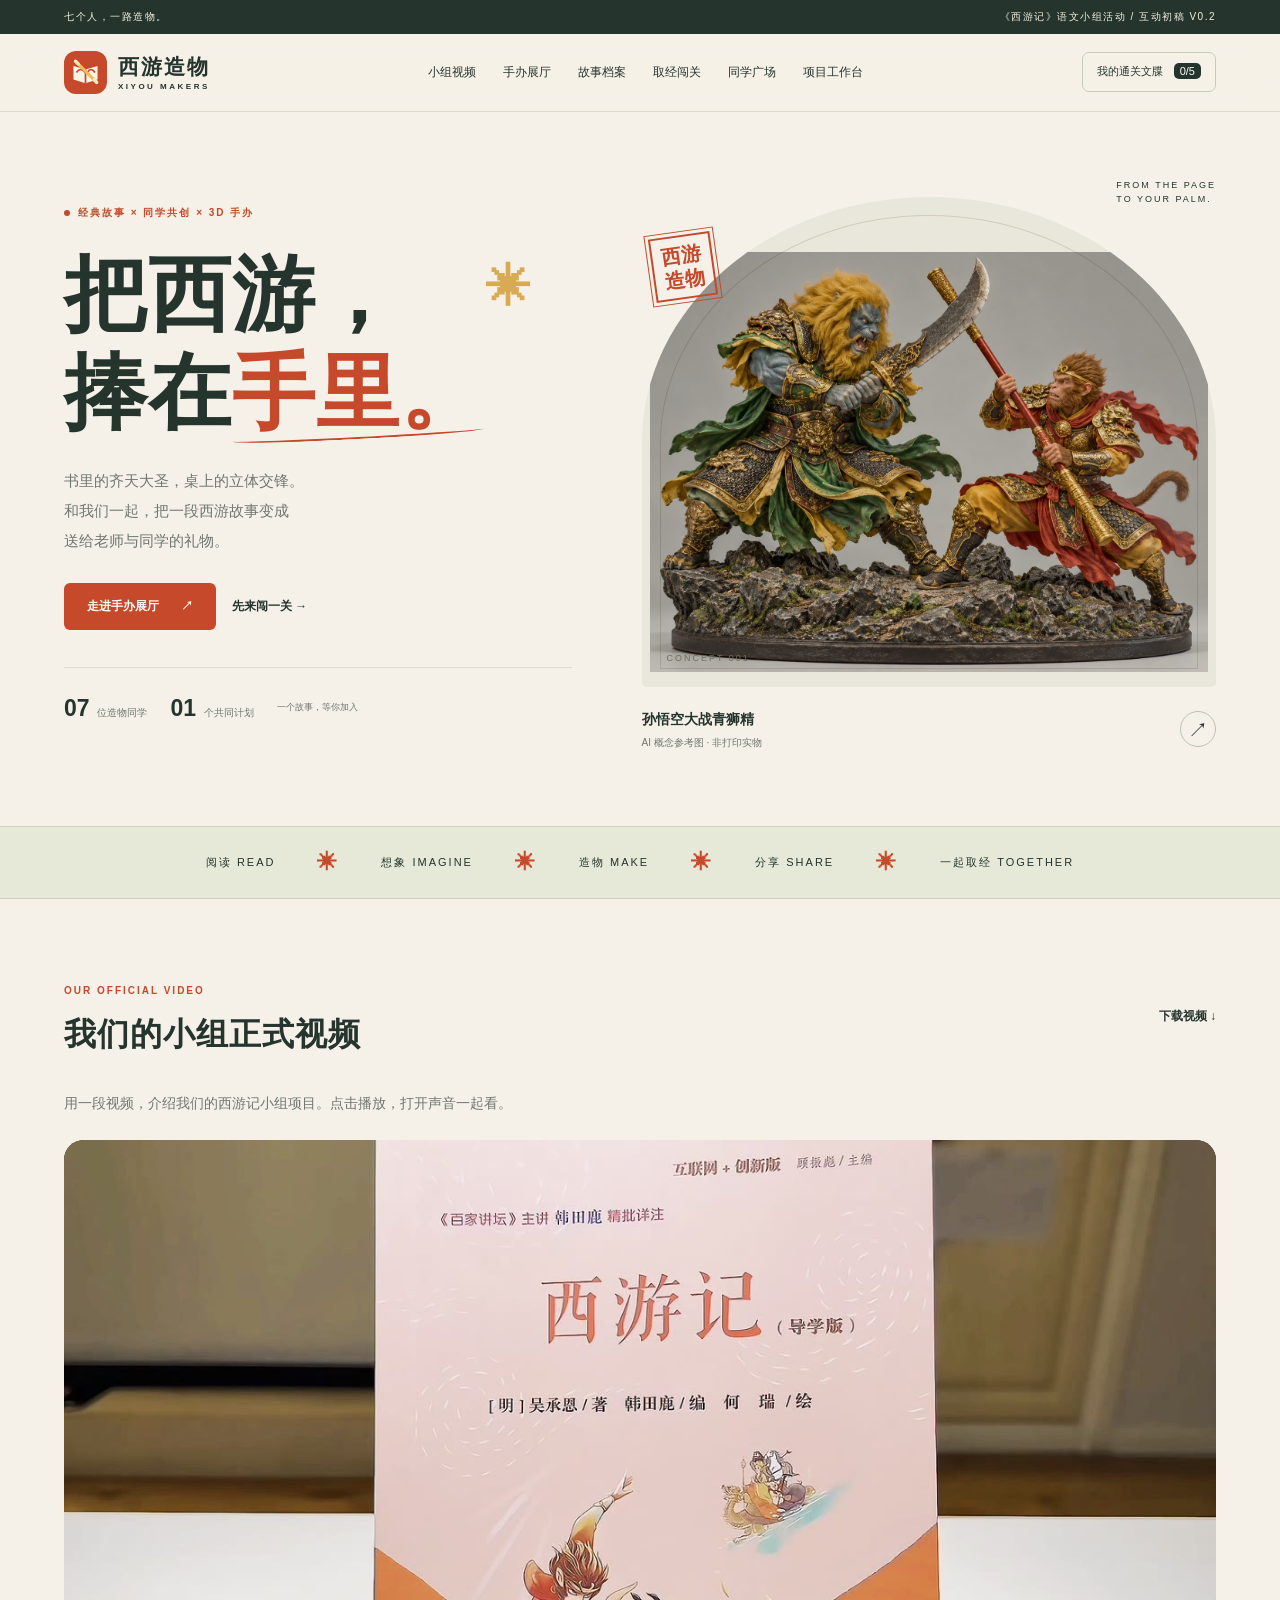
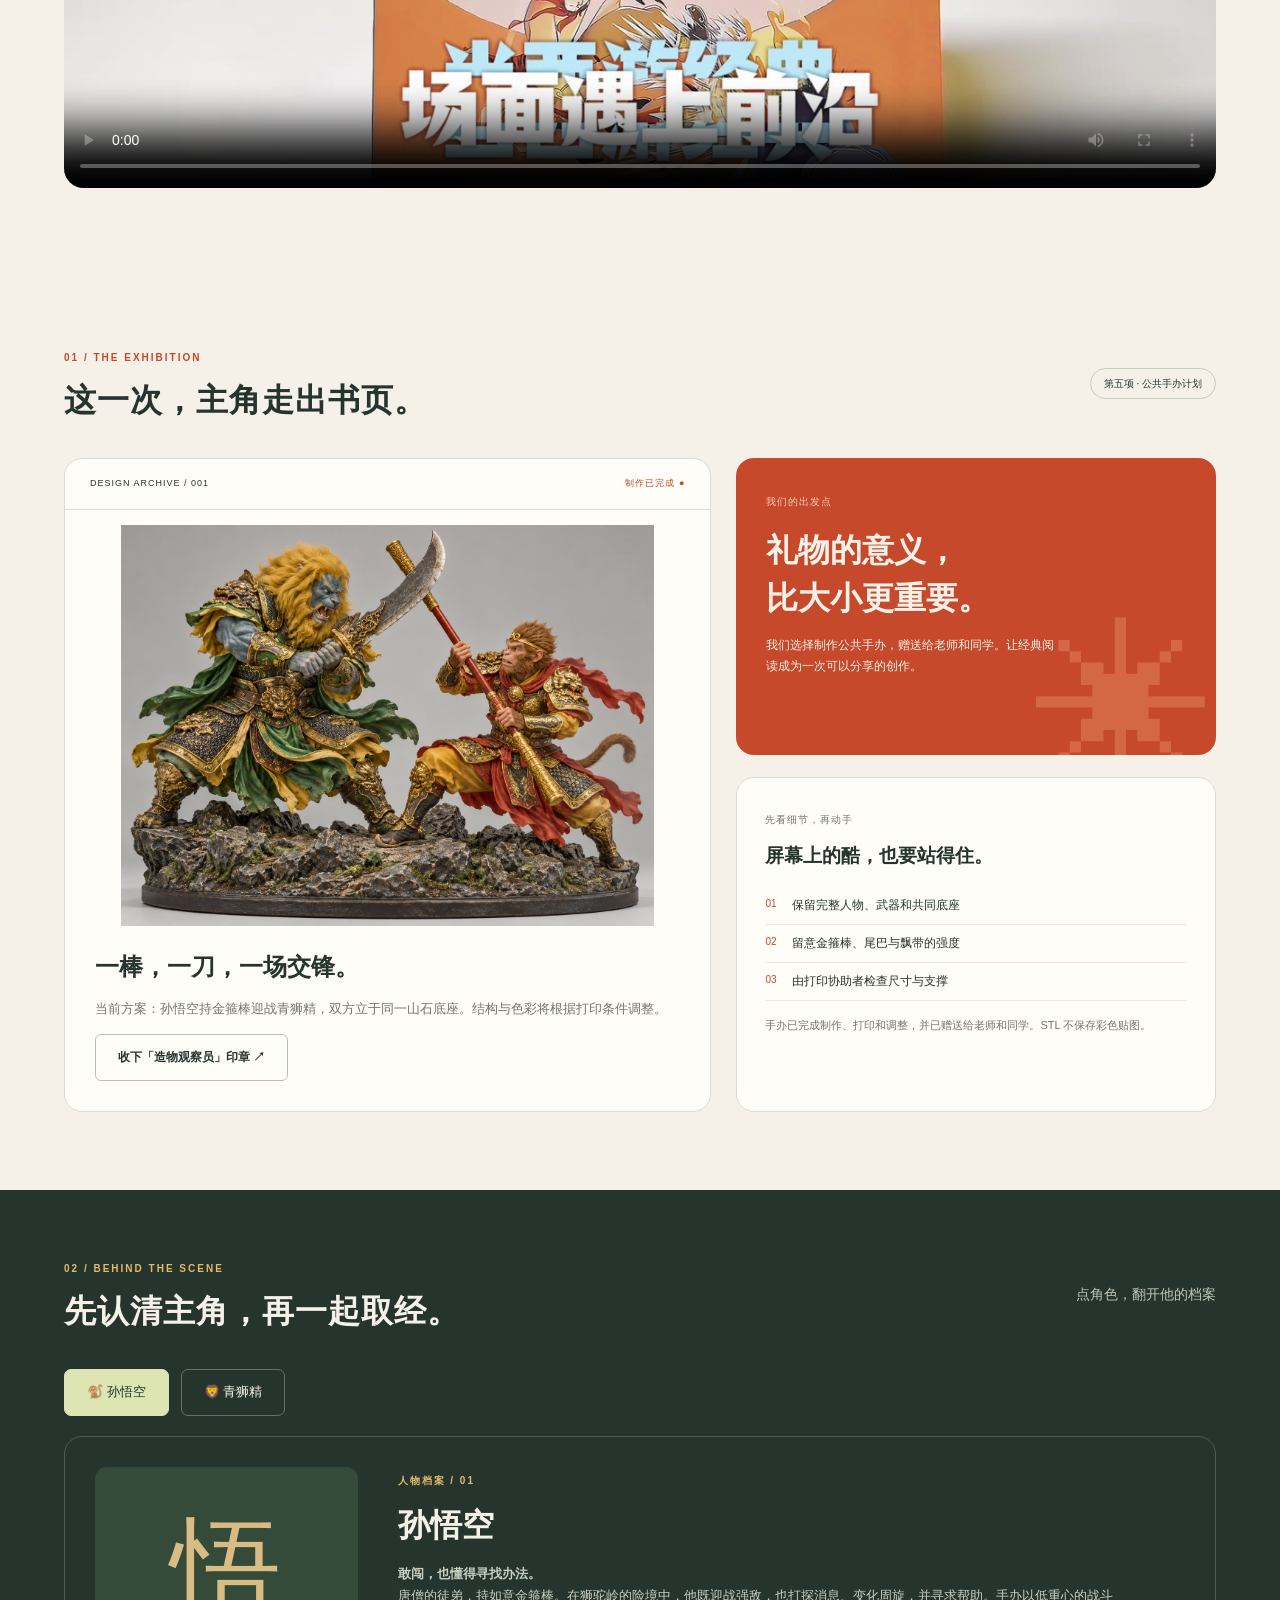
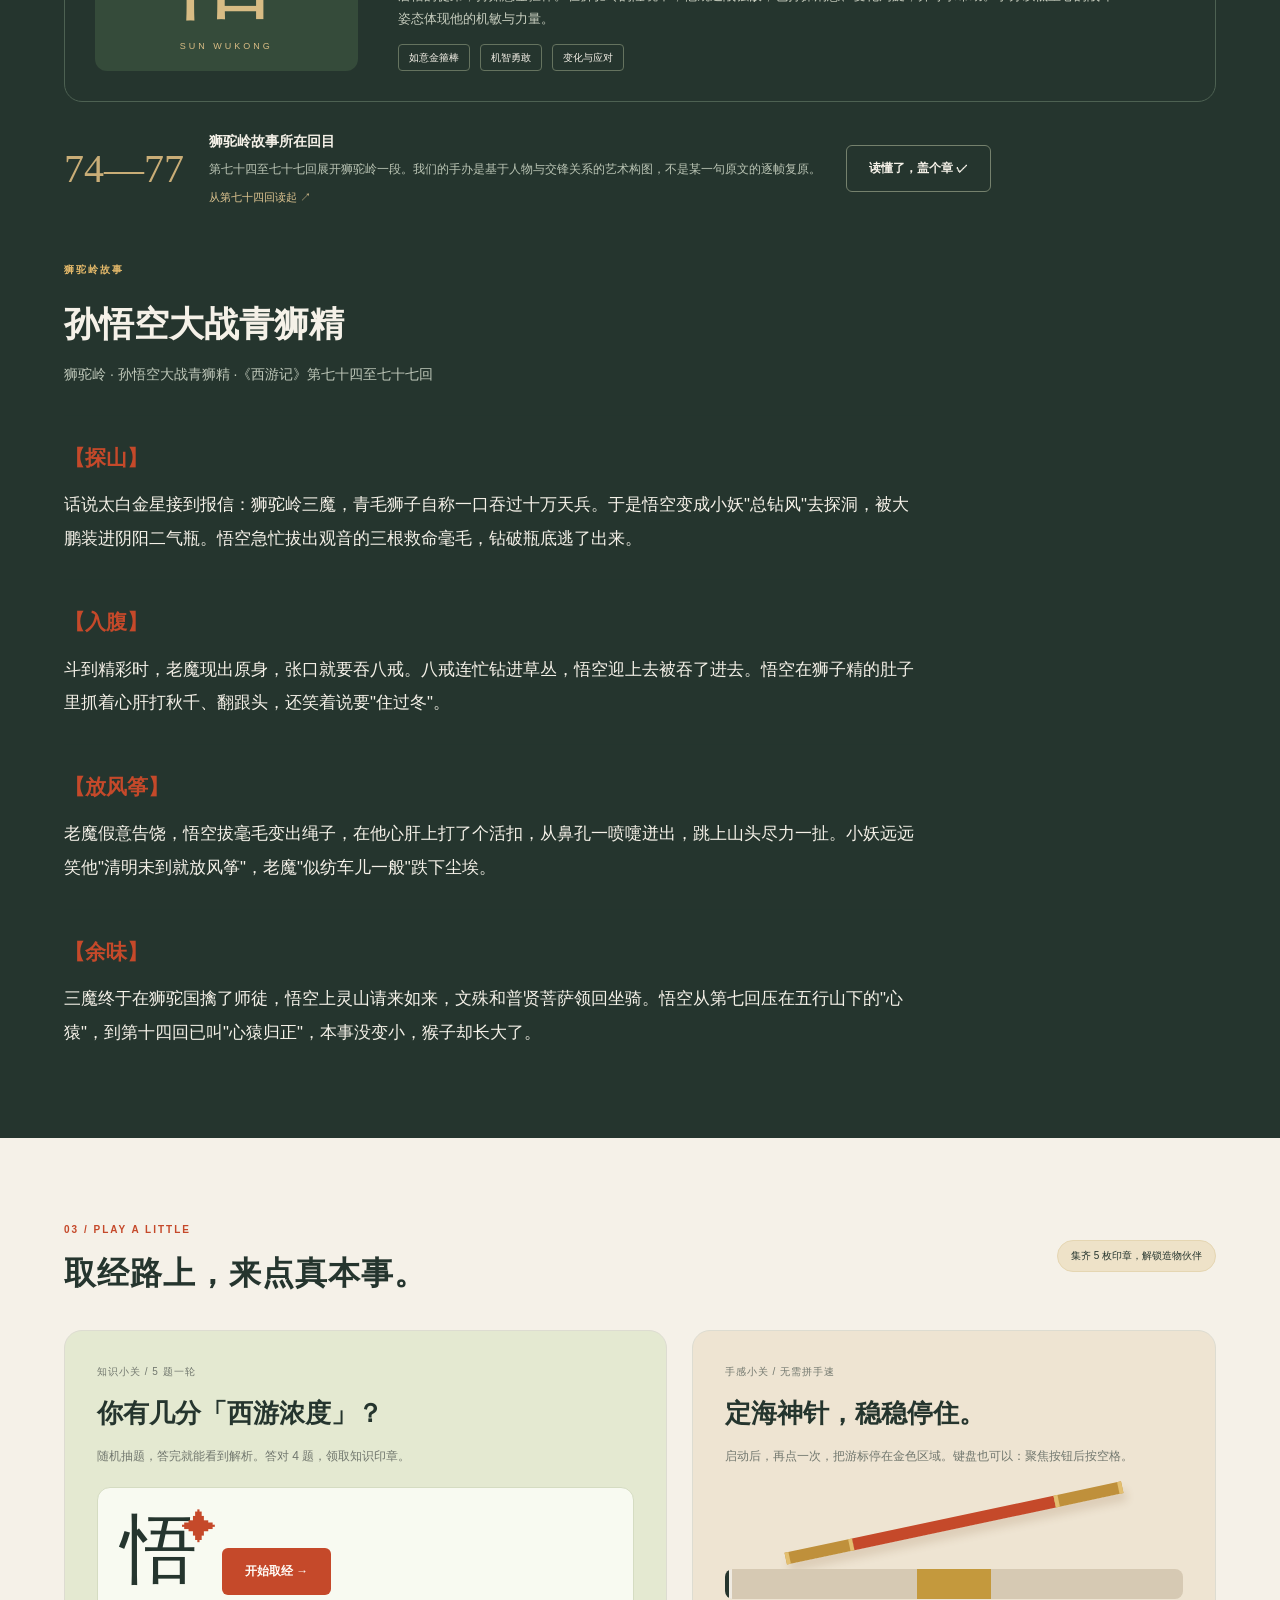
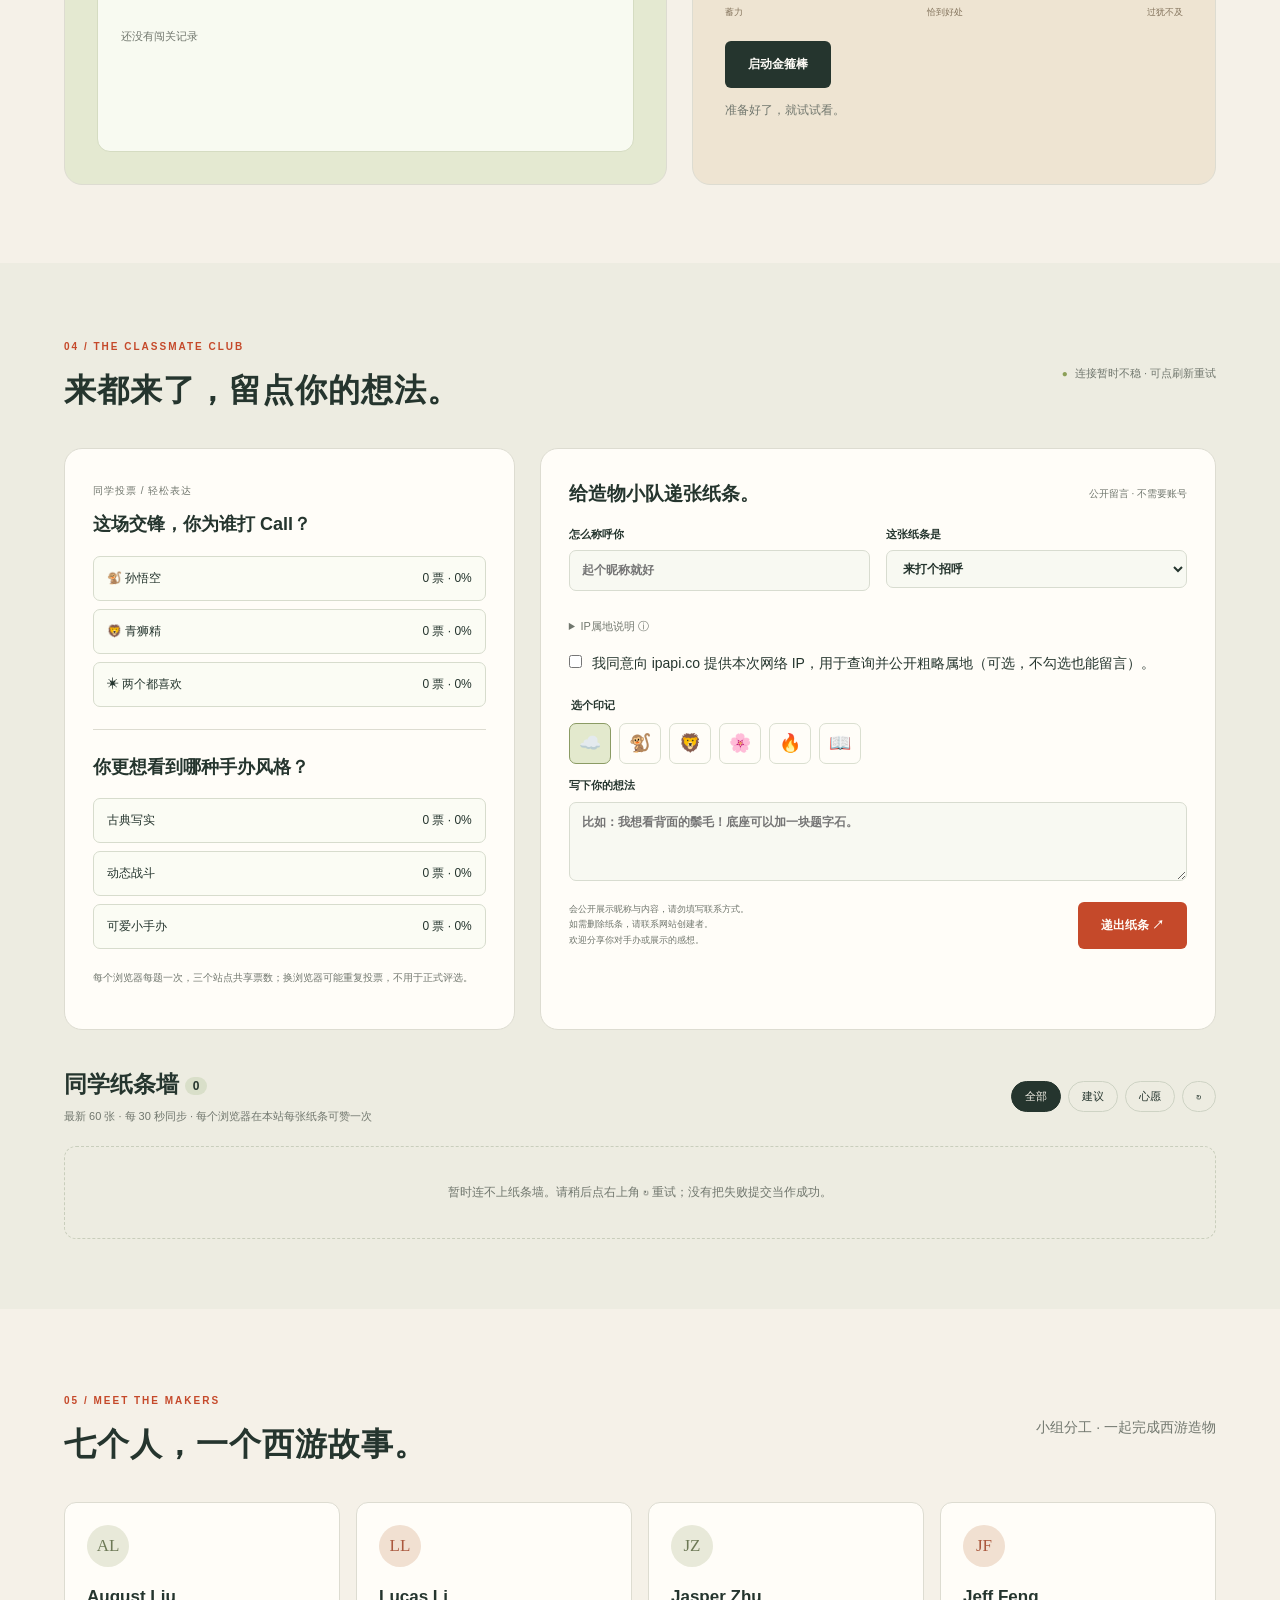
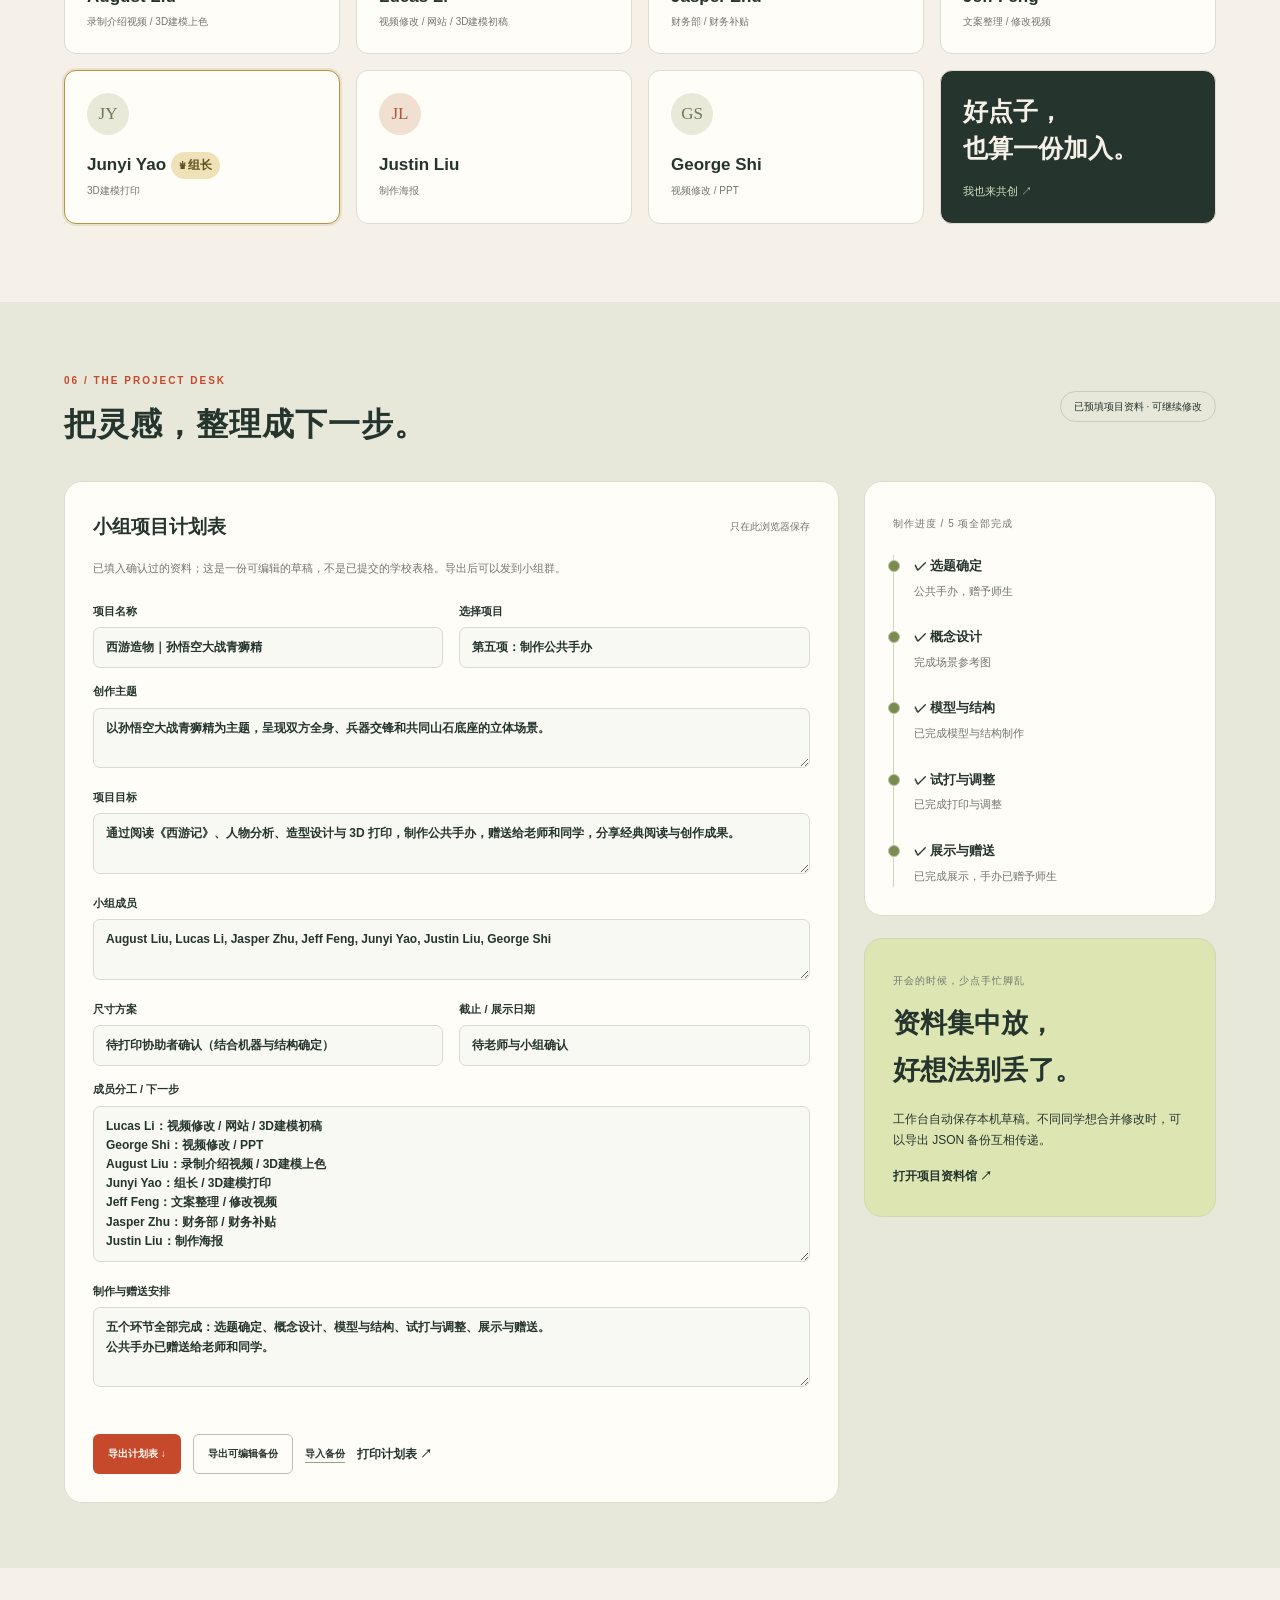
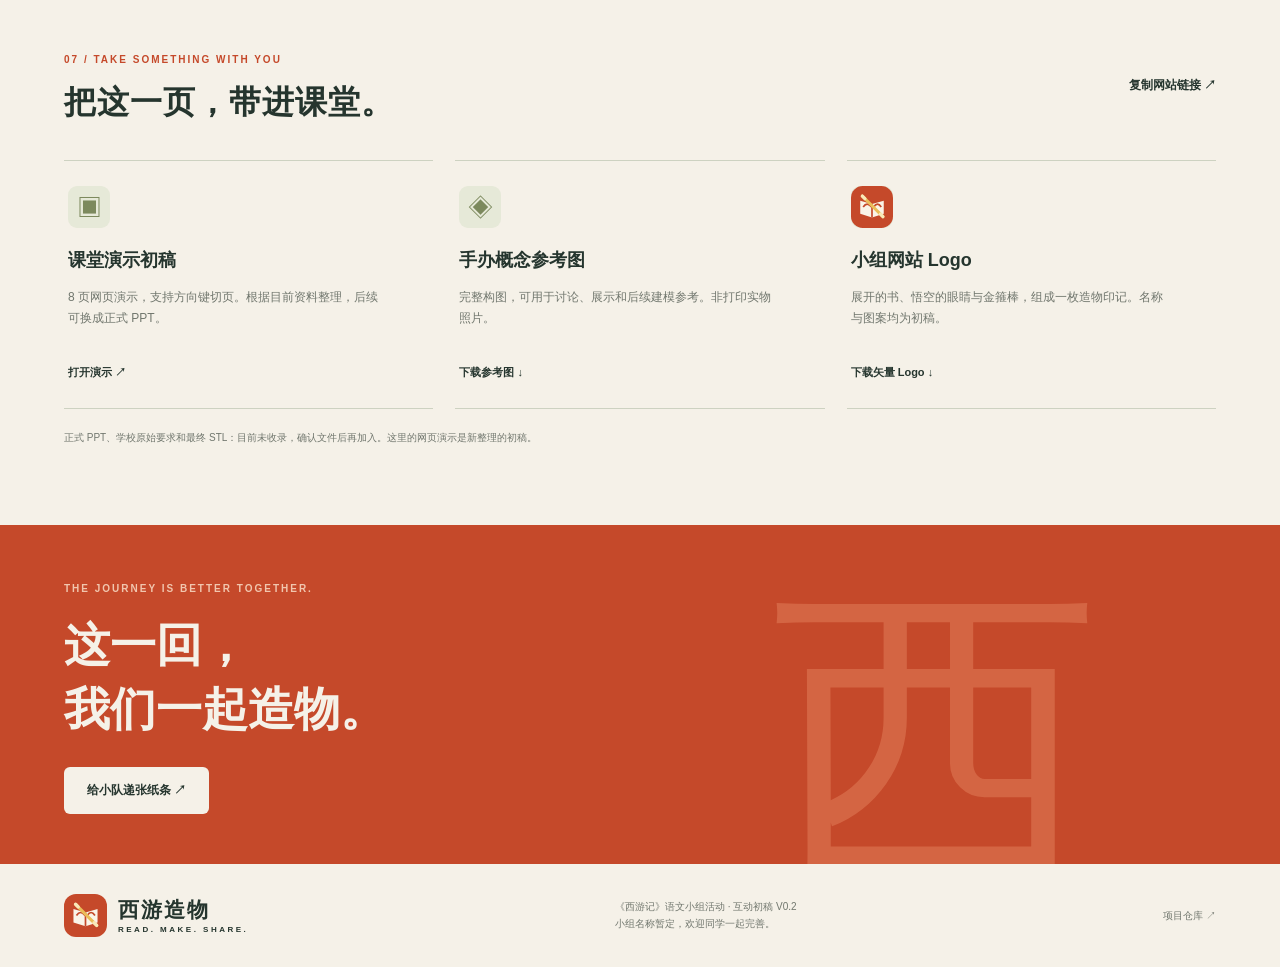
==== commit 6158f064: "Mark all project stages complete and update note wall copy" ====
--- a/index.html
+++ b/index.html
@@ -1,13 +1,13 @@
-<!doctype html><html lang="zh-CN"><head><meta charset="utf-8"><meta name="viewport" content="width=device-width,initial-scale=1"><meta name="theme-color" content="#f5f1e8"><meta name="description" content="西游造物：七位同学的西游记公共手办计划。探索孙悟空大战青狮精，闯关集章、参与投票、留言共创。"><title>西游造物 — 把西游，捧在手里</title><link rel="icon" href="assets/logo.svg" type="image/svg+xml"><link rel="stylesheet" href="style.css"><script src="app.js" defer></script></head><body>
+<!doctype html><html lang="zh-CN"><head><meta charset="utf-8"><meta name="viewport" content="width=device-width,initial-scale=1"><meta name="theme-color" content="#f5f1e8"><meta name="description" content="西游造物：七位同学的西游记公共手办计划。探索孙悟空大战青狮精，闯关集章、参与投票、留言共创。"><title>西游造物 — 把西游，捧在手里</title><link rel="icon" href="assets/logo.svg" type="image/svg+xml"><link rel="stylesheet" href="style.css"><script src="app.js?v=wall-likes" defer></script></head><body>
 <a class="skip" href="#main">跳到主要内容</a><div class="topline">七个人，一路造物。 <span>《西游记》语文小组活动 / 互动初稿 V0.2</span></div>
 <header class="header"><a class="brand" href="#home"><img src="assets/logo.svg" alt="西游造物 Logo"><span>西游造物<small>XIYOU MAKERS</small></span></a><nav aria-label="主导航"><a href="#official-video">小组视频</a><a href="#exhibit">手办展厅</a><a href="#story">故事档案</a><a href="#play">取经闯关</a><a href="#square">同学广场</a><a href="#studio">项目工作台</a></nav><button class="passport-button" id="passport-open">我的通关文牒 <span id="stamp-count">0/5</span></button></header>
 <main id="main"><section class="hero wrap" id="home"><div class="hero-copy"><div class="eyebrow"><span class="dot"></span> 经典故事 × 同学共创 × 3D 手办</div><h1>把西游，<br>捧在<span class="brush">手里。</span><i>✳</i></h1><p>书里的齐天大圣，桌上的立体交锋。<br>和我们一起，把一段西游故事变成<br class="desktop">送给老师与同学的礼物。</p><div class="button-row"><a class="button primary" href="#exhibit">走进手办展厅 <span>↗</span></a><a class="text-link" href="#play">先来闯一关 →</a></div><div class="hero-meta"><span><b>07</b> 位造物同学</span><span><b>01</b> 个共同计划</span><span class="meta-note">一个故事，等你加入</span></div></div><div class="hero-art"><div class="orbit-label">FROM THE PAGE<br>TO YOUR PALM.</div><div class="art-frame"><img src="assets/battle.jpg" alt="孙悟空与金色鬃毛、青灰狮脸的青狮精在山石底座上交战的 AI 手办概念图" fetchpriority="high"><span class="image-tag">CONCEPT 001</span></div><div class="seal">西游<br>造物</div><div class="art-caption"><span><b>孙悟空大战青狮精</b><small>AI 概念参考图 · 非打印实物</small></span><button class="round-button" id="image-open" aria-label="放大手办概念图">↗</button></div></div></section>
 <div class="ticker" aria-hidden="true"><span>阅读 READ</span><b>✳</b><span>想象 IMAGINE</span><b>✳</b><span>造物 MAKE</span><b>✳</b><span>分享 SHARE</span><b>✳</b><span>一起取经 TOGETHER</span></div>
 <section class="wrap section" id="official-video" aria-labelledby="official-video-title"><div class="section-title"><div><span class="eyebrow">OUR OFFICIAL VIDEO</span><h2 id="official-video-title">我们的小组正式视频</h2></div><a class="text-link" href="assets/official-video.mp4" download="西游造物-小组正式视频.mp4">下载视频 ↓</a></div><p class="muted" style="margin-bottom:24px">用一段视频，介绍我们的西游记小组项目。点击播放，打开声音一起看。</p><video controls playsinline preload="metadata" poster="assets/official-video-poster.jpg" style="display:block;width:100%;aspect-ratio:16/9;background:#18251f;border-radius:20px" aria-label="西游造物小组正式视频"><source src="assets/official-video.mp4" type="video/mp4">你的浏览器暂不支持视频播放。<a href="assets/official-video.mp4">点击打开视频</a></video></section>
-<section class="wrap section" id="exhibit"><div class="section-title"><div><span class="eyebrow">01 / THE EXHIBITION</span><h2>这一次，主角走出书页。</h2></div><span class="pill">第五项 · 公共手办计划</span></div><div class="exhibit-grid"><div class="specimen"><div class="specimen-top"><span>DESIGN ARCHIVE / 001</span><span>制作已完成 ●</span></div><img src="assets/battle.jpg" loading="lazy" alt="双方持兵器交锋、共用山石底座的完整概念图"><div class="specimen-bottom"><h3>一棒，一刀，一场交锋。</h3><p>当前方案：孙悟空持金箍棒迎战青狮精，双方立于同一山石底座。结构与色彩将根据打印条件调整。</p><button class="button outline" id="view-design">收下「造物观察员」印章 ↗</button></div></div><div class="design-side"><article class="note-card orange"><span class="mini-label">我们的出发点</span><h3>礼物的意义，<br>比大小更重要。</h3><p>我们选择制作公共手办，赠送给老师和同学。让经典阅读成为一次可以分享的创作。</p><span class="note-star">✳</span></article><article class="card"><span class="mini-label">先看细节，再动手</span><h3>屏幕上的酷，也要站得住。</h3><ul class="clean-list"><li><span>01</span>保留完整人物、武器和共同底座</li><li><span>02</span>留意金箍棒、尾巴与飘带的强度</li><li><span>03</span>由打印协助者检查尺寸与支撑</li></ul><p class="muted small">模型制作、打印与调整已完成，接下来赠送给老师和同学。STL 不保存彩色贴图。</p></article></div></div></section>
+<section class="wrap section" id="exhibit"><div class="section-title"><div><span class="eyebrow">01 / THE EXHIBITION</span><h2>这一次，主角走出书页。</h2></div><span class="pill">第五项 · 公共手办计划</span></div><div class="exhibit-grid"><div class="specimen"><div class="specimen-top"><span>DESIGN ARCHIVE / 001</span><span>制作已完成 ●</span></div><img src="assets/battle.jpg" loading="lazy" alt="双方持兵器交锋、共用山石底座的完整概念图"><div class="specimen-bottom"><h3>一棒，一刀，一场交锋。</h3><p>当前方案：孙悟空持金箍棒迎战青狮精，双方立于同一山石底座。结构与色彩将根据打印条件调整。</p><button class="button outline" id="view-design">收下「造物观察员」印章 ↗</button></div></div><div class="design-side"><article class="note-card orange"><span class="mini-label">我们的出发点</span><h3>礼物的意义，<br>比大小更重要。</h3><p>我们选择制作公共手办，赠送给老师和同学。让经典阅读成为一次可以分享的创作。</p><span class="note-star">✳</span></article><article class="card"><span class="mini-label">先看细节，再动手</span><h3>屏幕上的酷，也要站得住。</h3><ul class="clean-list"><li><span>01</span>保留完整人物、武器和共同底座</li><li><span>02</span>留意金箍棒、尾巴与飘带的强度</li><li><span>03</span>由打印协助者检查尺寸与支撑</li></ul><p class="muted small">手办已完成制作、打印和调整，并已赠送给老师和同学。STL 不保存彩色贴图。</p></article></div></div></section>
 <section class="story-section" id="story"><div class="wrap"><div class="section-title"><div><span class="eyebrow">02 / BEHIND THE SCENE</span><h2>先认清主角，再一起取经。</h2></div><span class="muted">点角色，翻开他的档案</span></div><div class="character-tabs" role="tablist" aria-label="人物档案"><button role="tab" aria-selected="true" id="tab-wukong" aria-controls="character-panel" data-character="wukong">🐒 孙悟空</button><button role="tab" aria-selected="false" id="tab-lion" aria-controls="character-panel" data-character="lion">🦁 青狮精</button></div><div id="character-panel" class="character-panel" role="tabpanel" aria-labelledby="tab-wukong"></div><div class="chapter-strip"><span class="chapter-number">74—77</span><div><h3>狮驼岭故事所在回目</h3><p>第七十四至七十七回展开狮驼岭一段。我们的手办是基于人物与交锋关系的艺术构图，不是某一句原文的逐帧复原。</p><a href="https://zh.wikisource.org/wiki/西遊記/第074回" target="_blank" rel="noopener">从第七十四回读起 ↗</a></div><button class="button outline" id="story-stamp">读懂了，盖个章 ✓</button></div><article class="story-reading" aria-labelledby="story-reading-title" style="margin-top:48px"><span class="eyebrow">狮驼岭故事</span><h3 id="story-reading-title" style="font-size:clamp(1.5rem,4vw,2.2rem);margin:12px 0 8px">孙悟空大战青狮精</h3><p class="muted">狮驼岭 · 孙悟空大战青狮精 ·《西游记》第七十四至七十七回</p><div style="max-width:860px;margin-top:28px"><section aria-labelledby="story-part-1" style="padding:24px 0;border-top:1px solid rgba(37,58,47,.18)"><h4 id="story-part-1" style="font-size:1.3rem;margin:0 0 12px;color:var(--orange,#bd492c)">【探山】</h4><p style="font-size:1.05rem;line-height:2;margin:0;overflow-wrap:anywhere">话说太白金星接到报信：狮驼岭三魔，青毛狮子自称一口吞过十万天兵。于是悟空变成小妖"总钻风"去探洞，被大鹏装进阴阳二气瓶。悟空急忙拔出观音的三根救命毫毛，钻破瓶底逃了出来。</p></section><section aria-labelledby="story-part-2" style="padding:24px 0;border-top:1px solid rgba(37,58,47,.18)"><h4 id="story-part-2" style="font-size:1.3rem;margin:0 0 12px;color:var(--orange,#bd492c)">【入腹】</h4><p style="font-size:1.05rem;line-height:2;margin:0;overflow-wrap:anywhere">斗到精彩时，老魔现出原身，张口就要吞八戒。八戒连忙钻进草丛，悟空迎上去被吞了进去。悟空在狮子精的肚子里抓着心肝打秋千、翻跟头，还笑着说要"住过冬"。</p></section><section aria-labelledby="story-part-3" style="padding:24px 0;border-top:1px solid rgba(37,58,47,.18)"><h4 id="story-part-3" style="font-size:1.3rem;margin:0 0 12px;color:var(--orange,#bd492c)">【放风筝】</h4><p style="font-size:1.05rem;line-height:2;margin:0;overflow-wrap:anywhere">老魔假意告饶，悟空拔毫毛变出绳子，在他心肝上打了个活扣，从鼻孔一喷嚏迸出，跳上山头尽力一扯。小妖远远笑他"清明未到就放风筝"，老魔"似纺车儿一般"跌下尘埃。</p></section><section aria-labelledby="story-part-4" style="padding:24px 0;border-top:1px solid rgba(37,58,47,.18)"><h4 id="story-part-4" style="font-size:1.3rem;margin:0 0 12px;color:var(--orange,#bd492c)">【余味】</h4><p style="font-size:1.05rem;line-height:2;margin:0;overflow-wrap:anywhere">三魔终于在狮驼国擒了师徒，悟空上灵山请来如来，文殊和普贤菩萨领回坐骑。悟空从第七回压在五行山下的"心猿"，到第十四回已叫"心猿归正"，本事没变小，猴子却长大了。</p></section></div></article></div></section>
 <section class="wrap section" id="play"><div class="section-title"><div><span class="eyebrow">03 / PLAY A LITTLE</span><h2>取经路上，来点真本事。</h2></div><span class="pill gold">集齐 5 枚印章，解锁造物伙伴</span></div><div class="play-grid"><article class="quiz-card"><div class="mini-label">知识小关 / 5 题一轮</div><h3>你有几分「西游浓度」？</h3><p>随机抽题，答完就能看到解析。答对 4 题，领取知识印章。</p><div class="quiz-box" id="quiz-box"><div class="quiz-illustration">悟<span>✦</span></div><button class="button primary" id="quiz-start">开始取经 →</button><small id="quiz-best">还没有闯关记录</small></div></article><article class="timing-card"><div class="mini-label">手感小关 / 无需拼手速</div><h3>定海神针，稳稳停住。</h3><p>启动后，再点一次，把游标停在金色区域。键盘也可以：聚焦按钮后按空格。</p><div class="staff-art" aria-hidden="true"><i></i><b></b><i></i></div><div class="meter" id="meter"><span class="target-zone"></span><span class="needle" id="needle"></span></div><div class="meter-labels"><span>蓄力</span><span>恰到好处</span><span>过犹不及</span></div><button class="button dark" id="timing-start">启动金箍棒</button><p id="timing-result" class="game-result" role="status">准备好了，就试试看。</p></article></div></section>
-<section class="square-section" id="square"><div class="wrap"><div class="section-title"><div><span class="eyebrow">04 / THE CLASSMATE CLUB</span><h2>来都来了，留点你的想法。</h2></div><span class="live-status" id="connection-status">正在连接同学广场…</span></div><div class="square-grid"><div class="poll-card card"><span class="mini-label">同学投票 / 轻松表达</span><h3>这场交锋，你为谁打 Call？</h3><div class="poll-options" id="favorite-poll"></div><div class="poll-divider"></div><h3>你更想看到哪种手办风格？</h3><div class="poll-options" id="style-poll"></div><p class="muted small">每个浏览器每题一次，三个站点共享票数；换浏览器可能重复投票，不用于正式评选。</p><p id="poll-status" role="status"></p></div><div class="message-card card"><div class="message-heading"><h3>给造物小队递张纸条。</h3><span>公开留言 · 不需要账号</span></div><form id="message-form"><div class="form-row"><label>怎么称呼你<input id="nickname" name="nickname" required maxlength="24" placeholder="起个昵称就好" autocomplete="nickname"></label><label>这张纸条是<select id="message-kind" name="kind"><option value="message">来打个招呼</option><option value="suggestion">手办改进建议</option><option value="wish">赠送 / 展示心愿</option></select></label></div><details class="small muted" style="margin:12px 0"><summary style="cursor:pointer">IP 属地说明 ⓘ</summary><p>仅在你主动勾选同意并提交留言后，浏览器才会连接 ipapi.co；该服务会接收你的网络 IP，用于查询粗略国家／省市。本站只保存并公开粗略属地，不保存原始 IP、经纬度或详细地址，也不调用手机或 GPS 定位。IP 不保证准确到区县，VPN 可能显示出口所在地；查询失败或未同意时显示“属地未知”。本人补充的历史属地会单独标注。</p></details><label style="display:flex;align-items:flex-start;gap:10px;margin:14px 0;font-size:.875rem;font-weight:400"><input type="checkbox" id="location-consent" style="width:auto;flex:none;margin-top:4px"><span>我同意向 ipapi.co 提供本次网络 IP，用于查询并公开粗略属地（可选，不勾选也能留言）。</span></label><fieldset class="badge-choice"><legend>选个印记</legend><label><input type="radio" name="badge" value="☁️" checked><span>☁️</span></label><label><input type="radio" name="badge" value="🐒"><span>🐒</span></label><label><input type="radio" name="badge" value="🦁"><span>🦁</span></label><label><input type="radio" name="badge" value="🌸"><span>🌸</span></label><label><input type="radio" name="badge" value="🔥"><span>🔥</span></label><label><input type="radio" name="badge" value="📖"><span>📖</span></label></fieldset><label>写下你的想法<textarea id="message-content" name="content" required minlength="2" maxlength="500" rows="3" placeholder="比如：我想看背面的鬃毛！底座可以加一块题字石。"></textarea></label><div class="form-footer"><small>会公开展示昵称与内容，请勿填写联系方式。<br>新纸条可在同一浏览器、同一网站地址下删除。清除浏览器数据会丢失删除凭证，旧纸条无凭证时不显示删除按钮。<br>心愿不等于领取预约，数量和赠送安排待定。</small><button class="button primary" type="submit">递出纸条 ↗</button></div><p id="message-status" role="status"></p></form></div></div><div class="wall-heading"><div><h3>同学纸条墙 <span id="message-count">0</span></h3><p class="muted small">最新 60 张 · 每 30 秒同步</p></div><div class="filter-group" role="group" aria-label="留言筛选"><button class="selected" data-filter="all">全部</button><button data-filter="suggestion">建议</button><button data-filter="wish">心愿</button><button id="refresh-wall" aria-label="刷新留言">↻</button></div></div><div id="message-wall" class="message-wall" aria-live="polite"><div class="empty-state">云正在送信，稍等片刻…</div></div></div></section>
+<section class="square-section" id="square"><div class="wrap"><div class="section-title"><div><span class="eyebrow">04 / THE CLASSMATE CLUB</span><h2>来都来了，留点你的想法。</h2></div><span class="live-status" id="connection-status">正在连接同学广场…</span></div><div class="square-grid"><div class="poll-card card"><span class="mini-label">同学投票 / 轻松表达</span><h3>这场交锋，你为谁打 Call？</h3><div class="poll-options" id="favorite-poll"></div><div class="poll-divider"></div><h3>你更想看到哪种手办风格？</h3><div class="poll-options" id="style-poll"></div><p class="muted small">每个浏览器每题一次，三个站点共享票数；换浏览器可能重复投票，不用于正式评选。</p><p id="poll-status" role="status"></p></div><div class="message-card card"><div class="message-heading"><h3>给造物小队递张纸条。</h3><span>公开留言 · 不需要账号</span></div><form id="message-form"><div class="form-row"><label>怎么称呼你<input id="nickname" name="nickname" required maxlength="24" placeholder="起个昵称就好" autocomplete="nickname"></label><label>这张纸条是<select id="message-kind" name="kind"><option value="message">来打个招呼</option><option value="suggestion">手办改进建议</option><option value="wish">赠送 / 展示心愿</option></select></label></div><details class="small muted" style="margin:12px 0"><summary style="cursor:pointer">IP属地说明 ⓘ</summary><p>仅在你主动勾选同意并提交留言后，浏览器才会连接 ipapi.co；该服务会接收你的网络 IP，用于查询粗略国家／省市。本站只保存并公开粗略属地，不保存原始 IP、经纬度或详细地址，也不调用手机或 GPS 定位。IP 不保证准确到区县，VPN 可能显示出口所在地；查询失败或未同意时显示“属地未知”。部分历史纸条显示的地区是预设或手动填写的，未经 IP 查询。</p></details><label style="display:flex;align-items:flex-start;gap:10px;margin:14px 0;font-size:.875rem;font-weight:400"><input type="checkbox" id="location-consent" style="width:auto;flex:none;margin-top:4px"><span>我同意向 ipapi.co 提供本次网络 IP，用于查询并公开粗略属地（可选，不勾选也能留言）。</span></label><fieldset class="badge-choice"><legend>选个印记</legend><label><input type="radio" name="badge" value="☁️" checked><span>☁️</span></label><label><input type="radio" name="badge" value="🐒"><span>🐒</span></label><label><input type="radio" name="badge" value="🦁"><span>🦁</span></label><label><input type="radio" name="badge" value="🌸"><span>🌸</span></label><label><input type="radio" name="badge" value="🔥"><span>🔥</span></label><label><input type="radio" name="badge" value="📖"><span>📖</span></label></fieldset><label>写下你的想法<textarea id="message-content" name="content" required minlength="2" maxlength="500" rows="3" placeholder="比如：我想看背面的鬃毛！底座可以加一块题字石。"></textarea></label><div class="form-footer"><small>会公开展示昵称与内容，请勿填写联系方式。<br>如需删除纸条，请联系网站创建者。<br>欢迎分享你对手办或展示的感想。</small><button class="button primary" type="submit">递出纸条 ↗</button></div><p id="message-status" role="status"></p></form></div></div><div class="wall-heading"><div><h3>同学纸条墙 <span id="message-count">0</span></h3><p class="muted small">最新 60 张 · 每 30 秒同步 · 每个浏览器在本站每张纸条可赞一次</p></div><div class="filter-group" role="group" aria-label="留言筛选"><button class="selected" data-filter="all">全部</button><button data-filter="suggestion">建议</button><button data-filter="wish">心愿</button><button id="refresh-wall" aria-label="刷新留言">↻</button></div></div><div id="message-wall" class="message-wall" aria-live="polite"><div class="empty-state">云正在送信，稍等片刻…</div></div></div></section>
 <section class="wrap section" id="team"><div class="section-title"><div><span class="eyebrow">05 / MEET THE MAKERS</span><h2>七个人，一个西游故事。</h2></div><span class="muted">小组分工 · 一起完成西游造物</span></div><div class="team-grid" id="team-grid"></div></section>
 <section class="studio-section" id="studio"><div class="wrap"><div class="section-title"><div><span class="eyebrow">06 / THE PROJECT DESK</span><h2>把灵感，整理成下一步。</h2></div><span class="pill">已预填项目资料 · 可继续修改</span></div><div class="studio-grid"><article class="card project-form-card"><div class="message-heading"><h3>小组项目计划表</h3><span id="save-state">只在此浏览器保存</span></div><p class="muted small">已填入确认过的资料；这是一份可编辑的草稿，不是已提交的学校表格。导出后可以发到小组群。</p><form id="project-form"><div class="form-row"><label>项目名称<input name="title" value="西游造物｜孙悟空大战青狮精" required maxlength="100"></label><label>选择项目<input name="category" value="第五项：制作公共手办" required maxlength="100"></label></div><label>创作主题<textarea name="theme" rows="2" maxlength="1500">以孙悟空大战青狮精为主题，呈现双方全身、兵器交锋和共同山石底座的立体场景。</textarea></label><label>项目目标<textarea name="goal" rows="2" maxlength="1500">通过阅读《西游记》、人物分析、造型设计与 3D 打印，制作公共手办，赠送给老师和同学，分享经典阅读与创作成果。</textarea></label><label>小组成员<textarea name="members" rows="2" maxlength="1500">August Liu, Lucas Li, Jasper Zhu, Jeff Feng, Junyi Yao, Justin Liu, George Shi</textarea></label><div class="form-row"><label>尺寸方案<input name="size" value="待打印协助者确认（结合机器与结构确定）" maxlength="200"></label><label>截止 / 展示日期<input name="deadline" value="待老师与小组确认" maxlength="100"></label></div><label>成员分工 / 下一步<textarea name="roles" rows="7" maxlength="3000">Lucas Li：视频修改 / 网站 / 3D建模初稿
 George Shi：视频修改 / PPT
@@ -15,9 +15,8 @@
 Junyi Yao：组长 / 3D建模打印
 Jeff Feng：文案整理 / 修改视频
 Jasper Zhu：财务部 / 财务补贴
-Justin Liu：制作海报</textarea></label><label>制作与赠送安排<textarea name="delivery" rows="3" maxlength="2000">前四步已完成：选题确定、概念设计、模型与结构、试打与调整。
-目前只差最后一步：赠送给老师和同学。
-赠送当天将打开本网站进行展示，具体赠送安排待确认。</textarea></label></form><div class="button-row"><button class="button primary" id="export-plan">导出计划表 ↓</button><button class="button outline" id="export-json">导出可编辑备份</button><label class="file-button">导入备份<input type="file" id="import-plan" accept="application/json,.json"></label><button class="text-link" id="print-plan">打印计划表 ↗</button></div></article><aside class="studio-aside"><article class="card"><span class="mini-label">制作进度 / 基于已知资料</span><ol class="timeline"><li class="done"><b>选题确定</b><span>公共手办，赠予师生</span></li><li class="done"><b>概念设计</b><span>完成场景参考图</span></li><li class="done"><b>模型与结构</b><span>已完成模型与结构制作</span></li><li class="done"><b>试打与调整</b><span>已完成打印与调整</span></li><li class="current"><b>展示与赠送</b><span>待赠送 · 将在赠送当天展示网站</span></li></ol></article><article class="card lime"><span class="mini-label">开会的时候，少点手忙脚乱</span><h3>资料集中放，<br>好想法别丢了。</h3><p>工作台自动保存本机草稿。不同同学想合并修改时，可以导出 JSON 备份互相传递。</p><a class="text-link" href="#resources">打开项目资料馆 ↗</a></article></aside></div></div></section>
+Justin Liu：制作海报</textarea></label><label>制作与赠送安排<textarea name="delivery" rows="3" maxlength="2000">五个环节全部完成：选题确定、概念设计、模型与结构、试打与调整、展示与赠送。
+公共手办已赠送给老师和同学。</textarea></label></form><div class="button-row"><button class="button primary" id="export-plan">导出计划表 ↓</button><button class="button outline" id="export-json">导出可编辑备份</button><label class="file-button">导入备份<input type="file" id="import-plan" accept="application/json,.json"></label><button class="text-link" id="print-plan">打印计划表 ↗</button></div></article><aside class="studio-aside"><article class="card"><span class="mini-label">制作进度 / 5 项全部完成</span><ol class="timeline"><li class="done"><b>✓ 选题确定</b><span>公共手办，赠予师生</span></li><li class="done"><b>✓ 概念设计</b><span>完成场景参考图</span></li><li class="done"><b>✓ 模型与结构</b><span>已完成模型与结构制作</span></li><li class="done"><b>✓ 试打与调整</b><span>已完成打印与调整</span></li><li class="done"><b>✓ 展示与赠送</b><span>已完成展示，手办已赠予师生</span></li></ol></article><article class="card lime"><span class="mini-label">开会的时候，少点手忙脚乱</span><h3>资料集中放，<br>好想法别丢了。</h3><p>工作台自动保存本机草稿。不同同学想合并修改时，可以导出 JSON 备份互相传递。</p><a class="text-link" href="#resources">打开项目资料馆 ↗</a></article></aside></div></div></section>
 <section class="wrap section" id="resources"><div class="section-title"><div><span class="eyebrow">07 / TAKE SOMETHING WITH YOU</span><h2>把这一页，带进课堂。</h2></div><button class="text-link" id="share-link">复制网站链接 ↗</button></div><div class="resource-grid"><a class="resource-card" href="presentation.html" target="_blank" rel="noopener"><span class="resource-icon">▣</span><h3>课堂演示初稿</h3><p>8 页网页演示，支持方向键切页。根据目前资料整理，后续可换成正式 PPT。</p><b>打开演示 ↗</b></a><a class="resource-card" href="assets/battle.jpg" download="西游造物-概念参考图.jpg"><span class="resource-icon">◈</span><h3>手办概念参考图</h3><p>完整构图，可用于讨论、展示和后续建模参考。非打印实物照片。</p><b>下载参考图 ↓</b></a><a class="resource-card" href="assets/logo.svg" download="西游造物-logo.svg"><span class="resource-icon"><img src="assets/logo.svg" alt=""></span><h3>小组网站 Logo</h3><p>展开的书、悟空的眼睛与金箍棒，组成一枚造物印记。名称与图案均为初稿。</p><b>下载矢量 Logo ↓</b></a></div><p class="resource-note">正式 PPT、学校原始要求和最终 STL：目前未收录，确认文件后再加入。这里的网页演示是新整理的初稿。</p></section>
 <section class="closing"><div class="wrap"><span class="eyebrow">THE JOURNEY IS BETTER TOGETHER.</span><h2>这一回，<br>我们一起造物。</h2><a class="button cream" href="#square">给小队递张纸条 ↗</a><span class="closing-mark" aria-hidden="true">西</span></div></section></main>
 <footer class="wrap"><a class="brand" href="#home"><img src="assets/logo.svg" alt=""><span>西游造物<small>READ. MAKE. SHARE.</small></span></a><p>《西游记》语文小组活动 · 互动初稿 V0.2<br>小组名称暂定，欢迎同学一起完善。</p><a href="https://github.com/LucasLi1337Unknown/Journey-To-the-West-Chinese-Project" target="_blank" rel="noopener">项目仓库 ↗</a></footer>
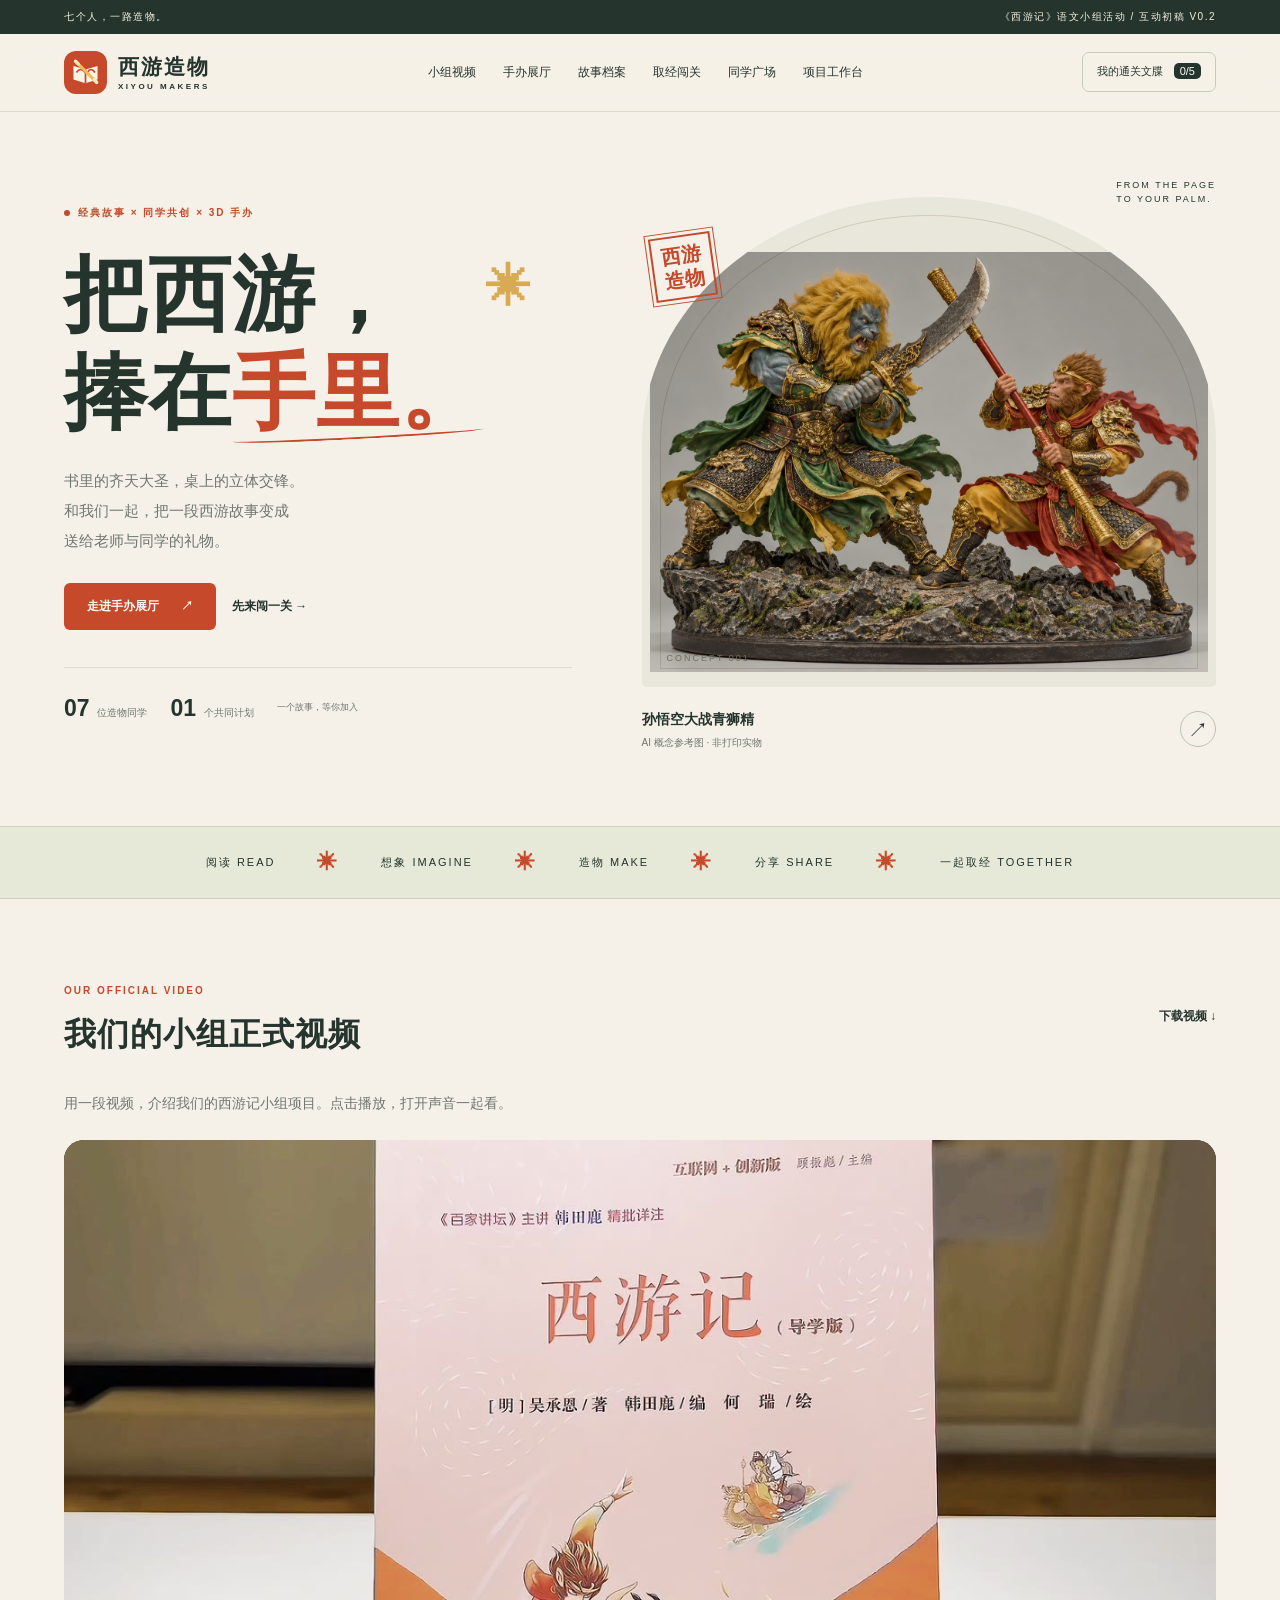
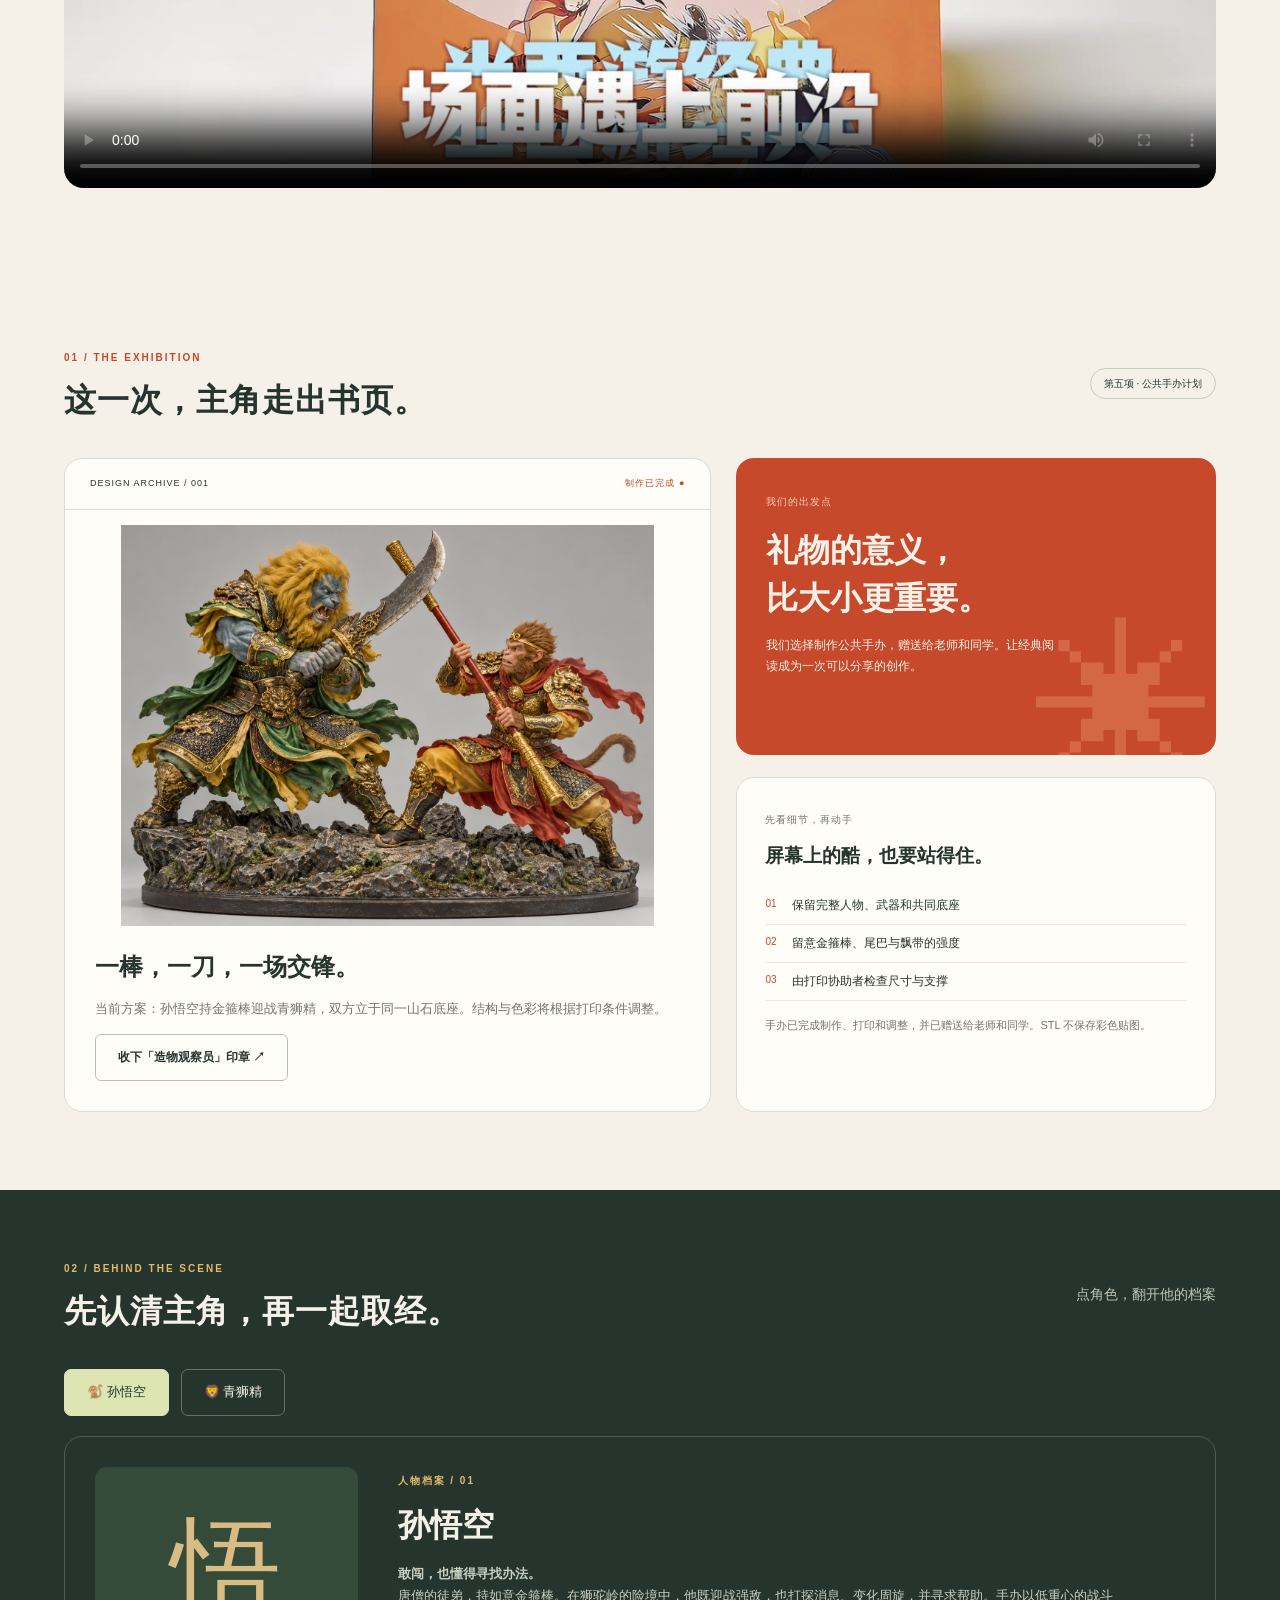
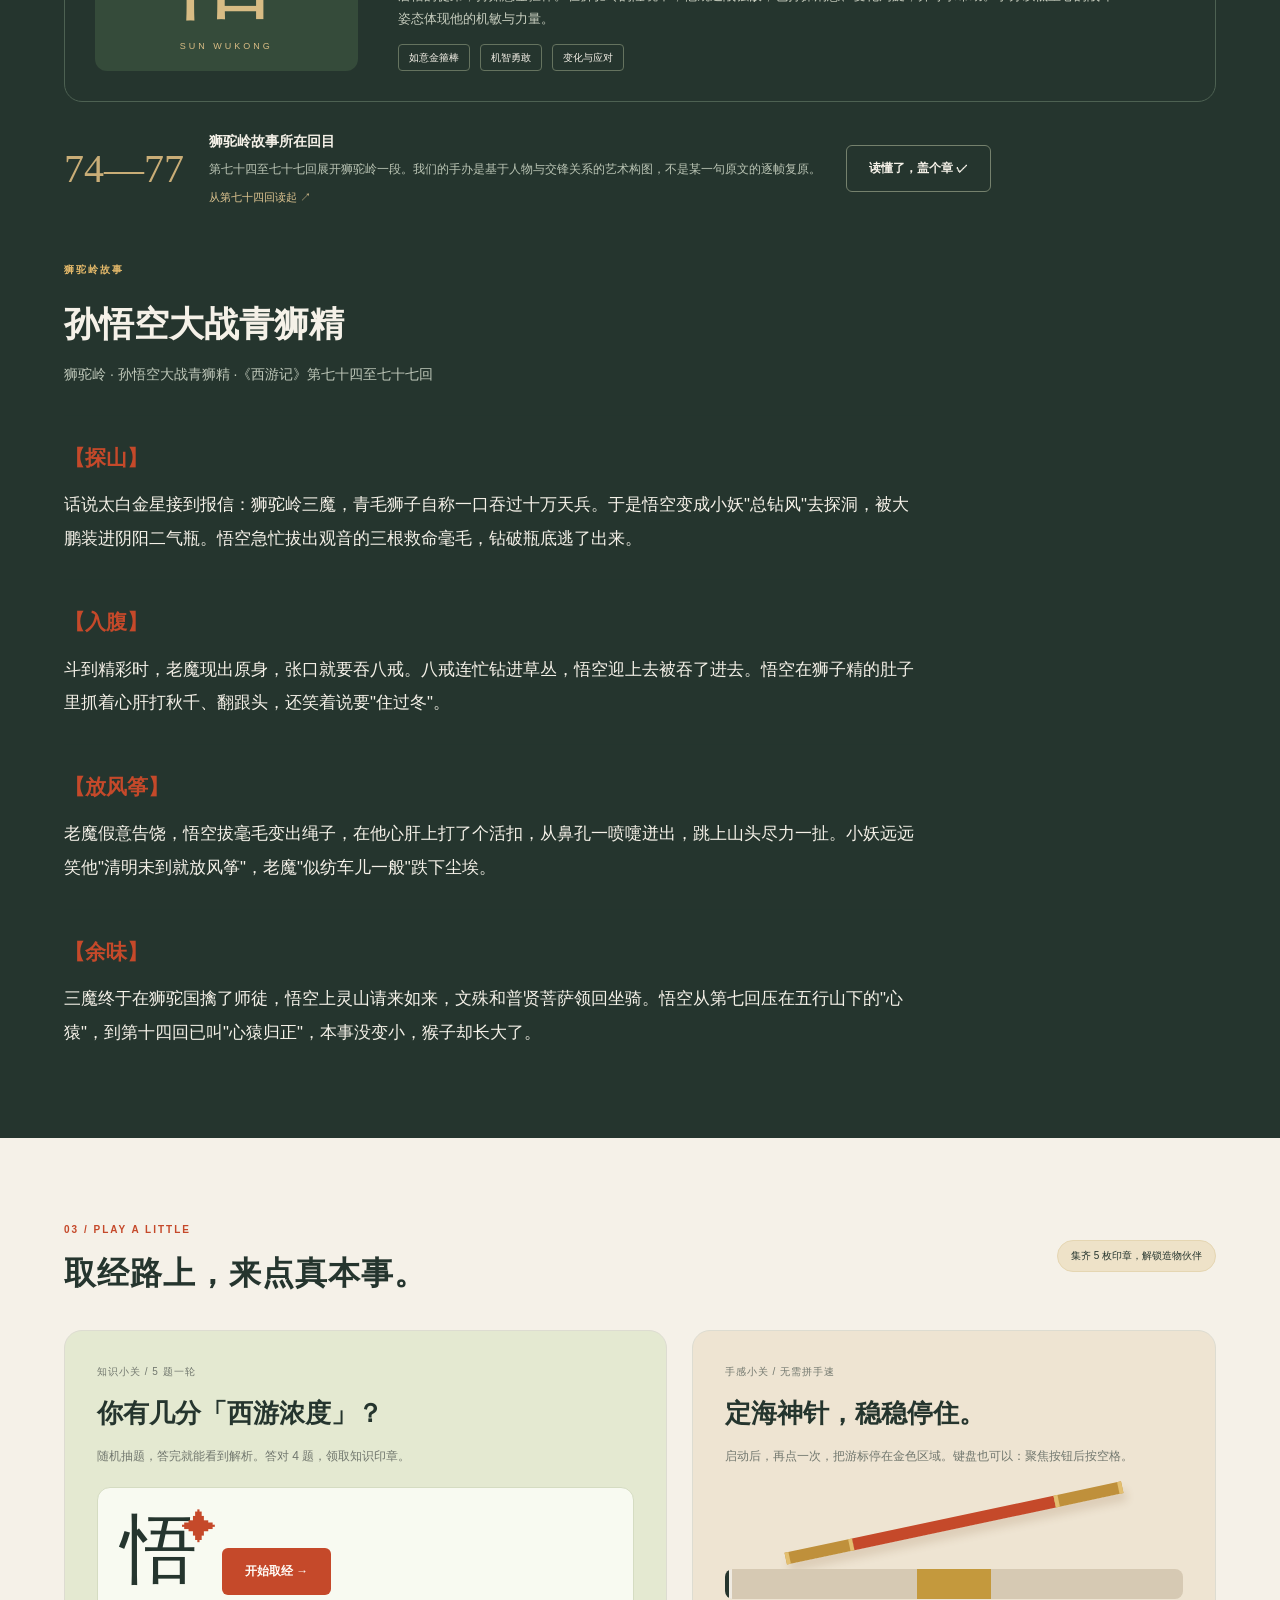
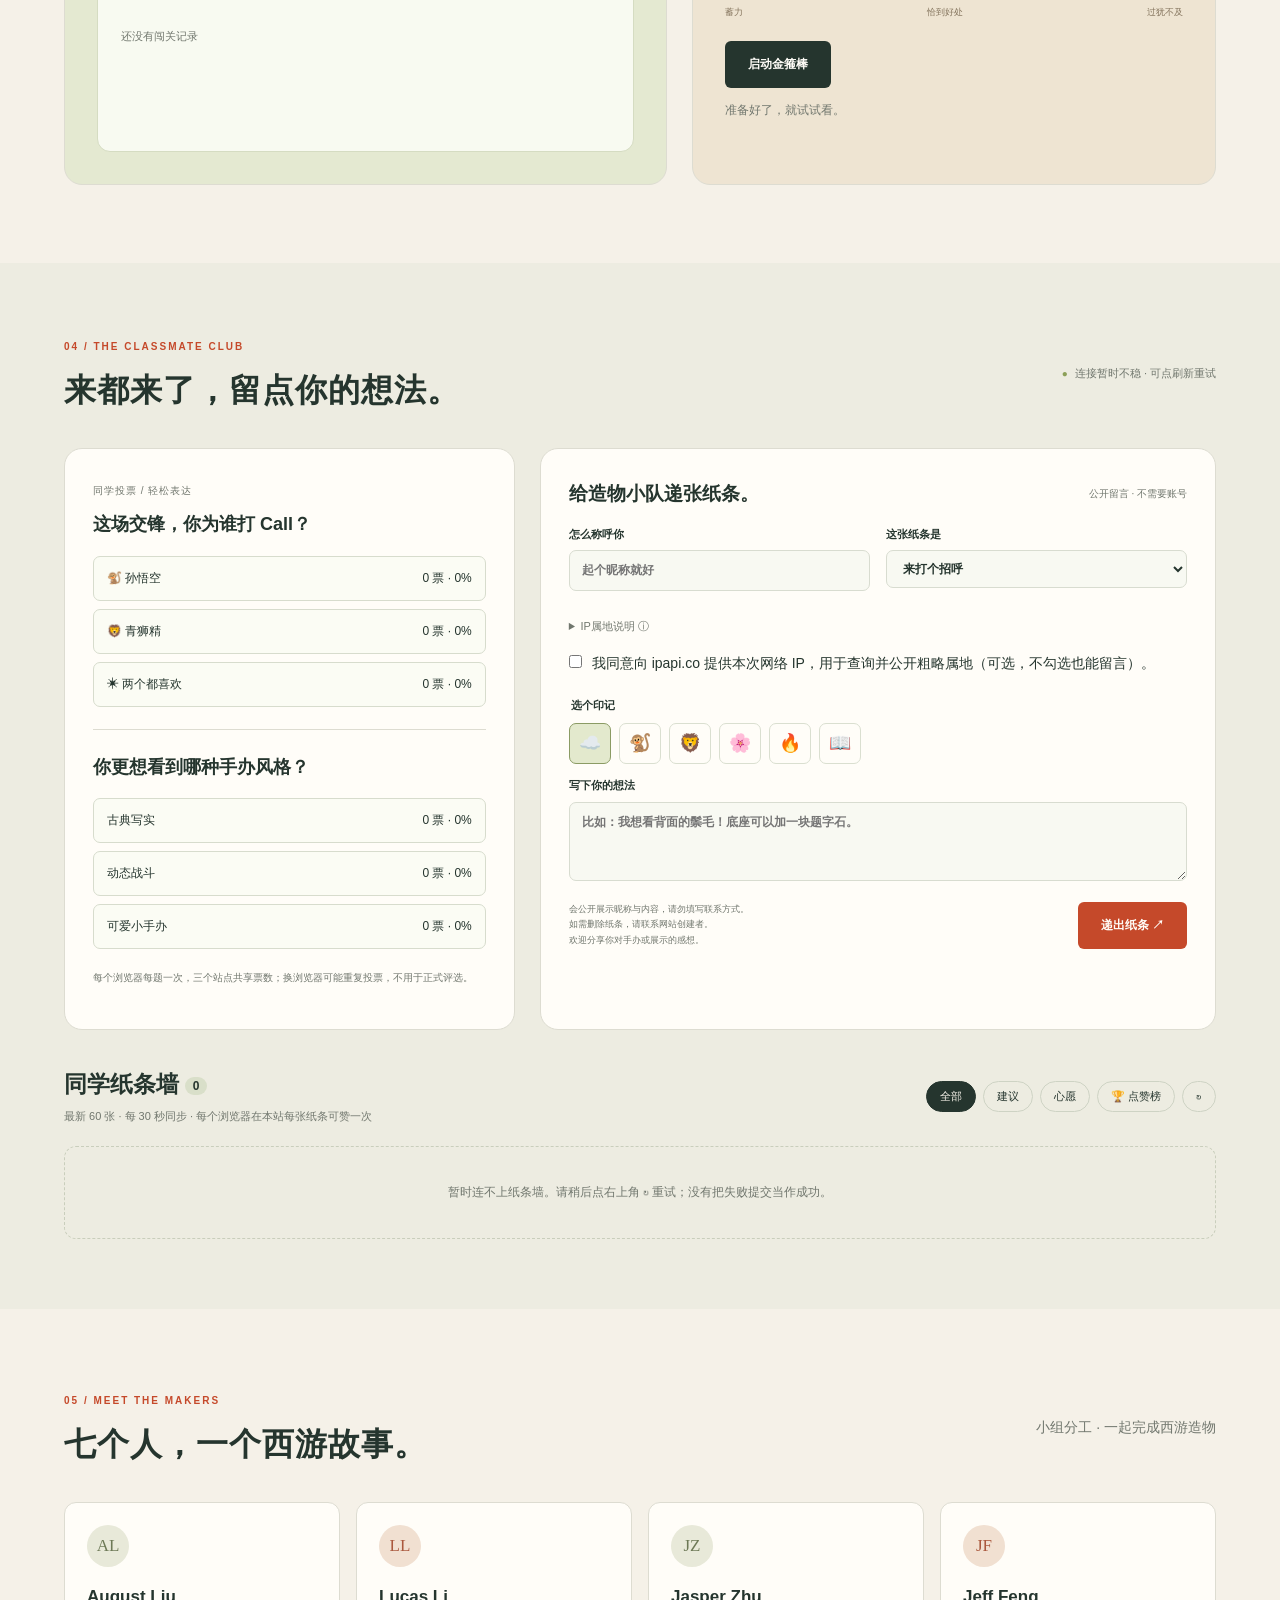
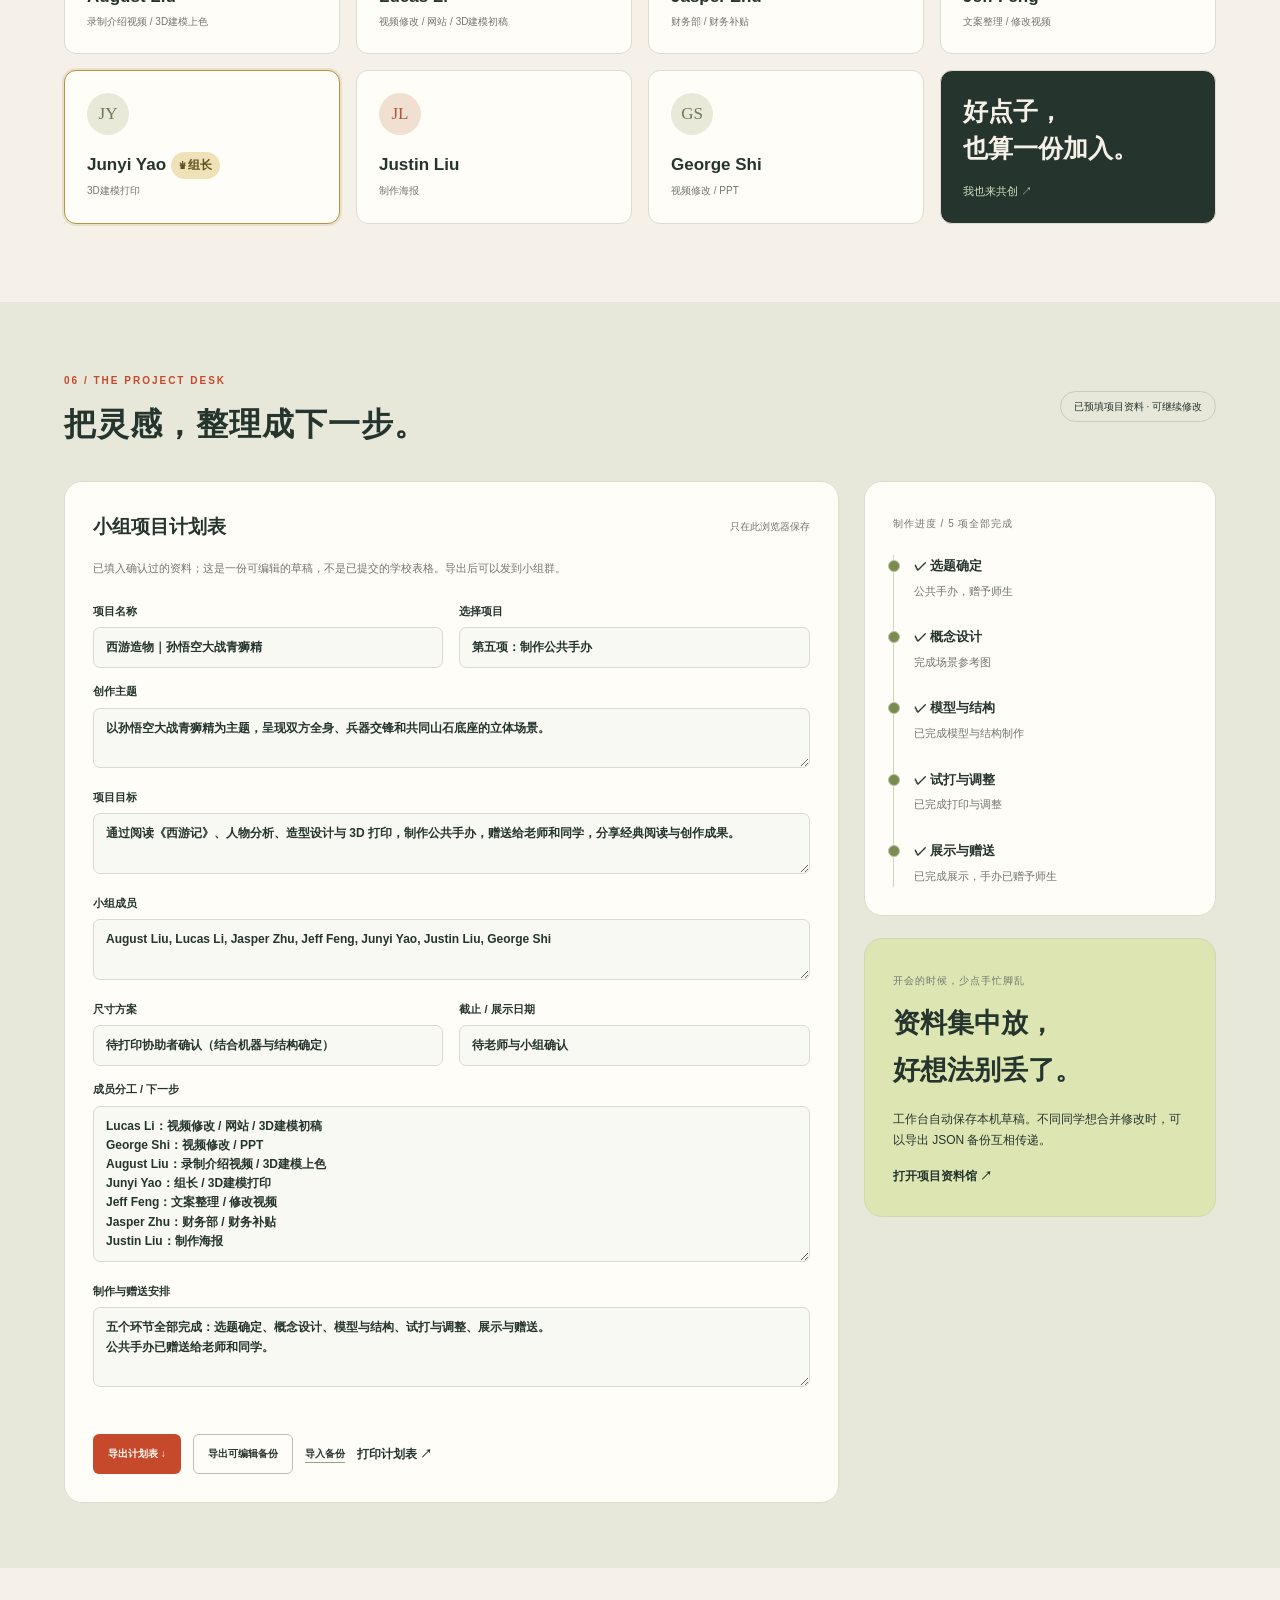
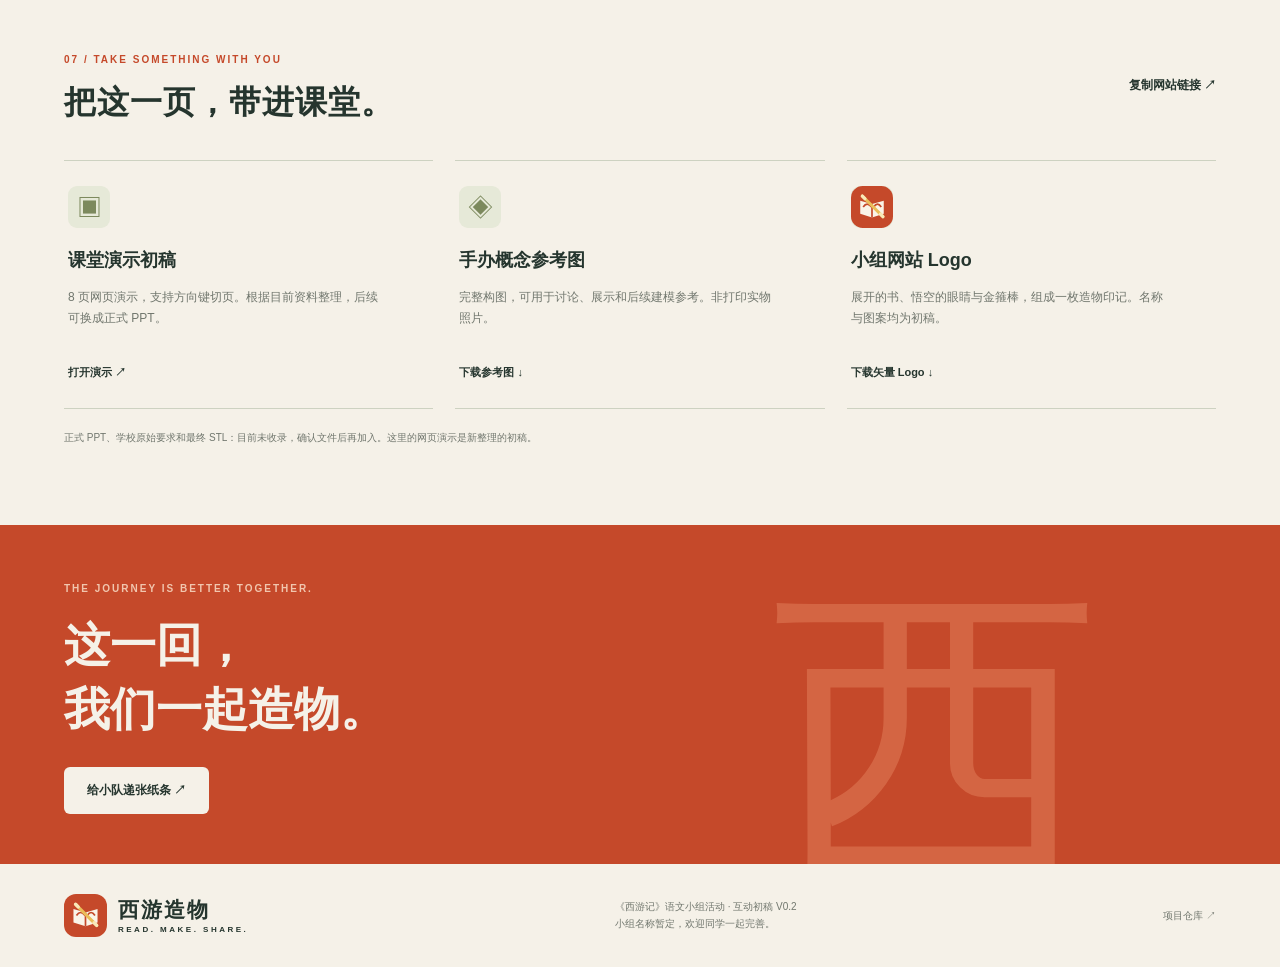
==== commit 75a5434d: "Add paper note like rankings" ====
--- a/index.html
+++ b/index.html
@@ -1,4 +1,4 @@
-<!doctype html><html lang="zh-CN"><head><meta charset="utf-8"><meta name="viewport" content="width=device-width,initial-scale=1"><meta name="theme-color" content="#f5f1e8"><meta name="description" content="西游造物：七位同学的西游记公共手办计划。探索孙悟空大战青狮精，闯关集章、参与投票、留言共创。"><title>西游造物 — 把西游，捧在手里</title><link rel="icon" href="assets/logo.svg" type="image/svg+xml"><link rel="stylesheet" href="style.css"><script src="app.js?v=wall-likes" defer></script></head><body>
+<!doctype html><html lang="zh-CN"><head><meta charset="utf-8"><meta name="viewport" content="width=device-width,initial-scale=1"><meta name="theme-color" content="#f5f1e8"><meta name="description" content="西游造物：七位同学的西游记公共手办计划。探索孙悟空大战青狮精，闯关集章、参与投票、留言共创。"><title>西游造物 — 把西游，捧在手里</title><link rel="icon" href="assets/logo.svg" type="image/svg+xml"><link rel="stylesheet" href="style.css"><script src="app.js?v=note-ranking" defer></script></head><body>
 <a class="skip" href="#main">跳到主要内容</a><div class="topline">七个人，一路造物。 <span>《西游记》语文小组活动 / 互动初稿 V0.2</span></div>
 <header class="header"><a class="brand" href="#home"><img src="assets/logo.svg" alt="西游造物 Logo"><span>西游造物<small>XIYOU MAKERS</small></span></a><nav aria-label="主导航"><a href="#official-video">小组视频</a><a href="#exhibit">手办展厅</a><a href="#story">故事档案</a><a href="#play">取经闯关</a><a href="#square">同学广场</a><a href="#studio">项目工作台</a></nav><button class="passport-button" id="passport-open">我的通关文牒 <span id="stamp-count">0/5</span></button></header>
 <main id="main"><section class="hero wrap" id="home"><div class="hero-copy"><div class="eyebrow"><span class="dot"></span> 经典故事 × 同学共创 × 3D 手办</div><h1>把西游，<br>捧在<span class="brush">手里。</span><i>✳</i></h1><p>书里的齐天大圣，桌上的立体交锋。<br>和我们一起，把一段西游故事变成<br class="desktop">送给老师与同学的礼物。</p><div class="button-row"><a class="button primary" href="#exhibit">走进手办展厅 <span>↗</span></a><a class="text-link" href="#play">先来闯一关 →</a></div><div class="hero-meta"><span><b>07</b> 位造物同学</span><span><b>01</b> 个共同计划</span><span class="meta-note">一个故事，等你加入</span></div></div><div class="hero-art"><div class="orbit-label">FROM THE PAGE<br>TO YOUR PALM.</div><div class="art-frame"><img src="assets/battle.jpg" alt="孙悟空与金色鬃毛、青灰狮脸的青狮精在山石底座上交战的 AI 手办概念图" fetchpriority="high"><span class="image-tag">CONCEPT 001</span></div><div class="seal">西游<br>造物</div><div class="art-caption"><span><b>孙悟空大战青狮精</b><small>AI 概念参考图 · 非打印实物</small></span><button class="round-button" id="image-open" aria-label="放大手办概念图">↗</button></div></div></section>
@@ -7,7 +7,7 @@
 <section class="wrap section" id="exhibit"><div class="section-title"><div><span class="eyebrow">01 / THE EXHIBITION</span><h2>这一次，主角走出书页。</h2></div><span class="pill">第五项 · 公共手办计划</span></div><div class="exhibit-grid"><div class="specimen"><div class="specimen-top"><span>DESIGN ARCHIVE / 001</span><span>制作已完成 ●</span></div><img src="assets/battle.jpg" loading="lazy" alt="双方持兵器交锋、共用山石底座的完整概念图"><div class="specimen-bottom"><h3>一棒，一刀，一场交锋。</h3><p>当前方案：孙悟空持金箍棒迎战青狮精，双方立于同一山石底座。结构与色彩将根据打印条件调整。</p><button class="button outline" id="view-design">收下「造物观察员」印章 ↗</button></div></div><div class="design-side"><article class="note-card orange"><span class="mini-label">我们的出发点</span><h3>礼物的意义，<br>比大小更重要。</h3><p>我们选择制作公共手办，赠送给老师和同学。让经典阅读成为一次可以分享的创作。</p><span class="note-star">✳</span></article><article class="card"><span class="mini-label">先看细节，再动手</span><h3>屏幕上的酷，也要站得住。</h3><ul class="clean-list"><li><span>01</span>保留完整人物、武器和共同底座</li><li><span>02</span>留意金箍棒、尾巴与飘带的强度</li><li><span>03</span>由打印协助者检查尺寸与支撑</li></ul><p class="muted small">手办已完成制作、打印和调整，并已赠送给老师和同学。STL 不保存彩色贴图。</p></article></div></div></section>
 <section class="story-section" id="story"><div class="wrap"><div class="section-title"><div><span class="eyebrow">02 / BEHIND THE SCENE</span><h2>先认清主角，再一起取经。</h2></div><span class="muted">点角色，翻开他的档案</span></div><div class="character-tabs" role="tablist" aria-label="人物档案"><button role="tab" aria-selected="true" id="tab-wukong" aria-controls="character-panel" data-character="wukong">🐒 孙悟空</button><button role="tab" aria-selected="false" id="tab-lion" aria-controls="character-panel" data-character="lion">🦁 青狮精</button></div><div id="character-panel" class="character-panel" role="tabpanel" aria-labelledby="tab-wukong"></div><div class="chapter-strip"><span class="chapter-number">74—77</span><div><h3>狮驼岭故事所在回目</h3><p>第七十四至七十七回展开狮驼岭一段。我们的手办是基于人物与交锋关系的艺术构图，不是某一句原文的逐帧复原。</p><a href="https://zh.wikisource.org/wiki/西遊記/第074回" target="_blank" rel="noopener">从第七十四回读起 ↗</a></div><button class="button outline" id="story-stamp">读懂了，盖个章 ✓</button></div><article class="story-reading" aria-labelledby="story-reading-title" style="margin-top:48px"><span class="eyebrow">狮驼岭故事</span><h3 id="story-reading-title" style="font-size:clamp(1.5rem,4vw,2.2rem);margin:12px 0 8px">孙悟空大战青狮精</h3><p class="muted">狮驼岭 · 孙悟空大战青狮精 ·《西游记》第七十四至七十七回</p><div style="max-width:860px;margin-top:28px"><section aria-labelledby="story-part-1" style="padding:24px 0;border-top:1px solid rgba(37,58,47,.18)"><h4 id="story-part-1" style="font-size:1.3rem;margin:0 0 12px;color:var(--orange,#bd492c)">【探山】</h4><p style="font-size:1.05rem;line-height:2;margin:0;overflow-wrap:anywhere">话说太白金星接到报信：狮驼岭三魔，青毛狮子自称一口吞过十万天兵。于是悟空变成小妖"总钻风"去探洞，被大鹏装进阴阳二气瓶。悟空急忙拔出观音的三根救命毫毛，钻破瓶底逃了出来。</p></section><section aria-labelledby="story-part-2" style="padding:24px 0;border-top:1px solid rgba(37,58,47,.18)"><h4 id="story-part-2" style="font-size:1.3rem;margin:0 0 12px;color:var(--orange,#bd492c)">【入腹】</h4><p style="font-size:1.05rem;line-height:2;margin:0;overflow-wrap:anywhere">斗到精彩时，老魔现出原身，张口就要吞八戒。八戒连忙钻进草丛，悟空迎上去被吞了进去。悟空在狮子精的肚子里抓着心肝打秋千、翻跟头，还笑着说要"住过冬"。</p></section><section aria-labelledby="story-part-3" style="padding:24px 0;border-top:1px solid rgba(37,58,47,.18)"><h4 id="story-part-3" style="font-size:1.3rem;margin:0 0 12px;color:var(--orange,#bd492c)">【放风筝】</h4><p style="font-size:1.05rem;line-height:2;margin:0;overflow-wrap:anywhere">老魔假意告饶，悟空拔毫毛变出绳子，在他心肝上打了个活扣，从鼻孔一喷嚏迸出，跳上山头尽力一扯。小妖远远笑他"清明未到就放风筝"，老魔"似纺车儿一般"跌下尘埃。</p></section><section aria-labelledby="story-part-4" style="padding:24px 0;border-top:1px solid rgba(37,58,47,.18)"><h4 id="story-part-4" style="font-size:1.3rem;margin:0 0 12px;color:var(--orange,#bd492c)">【余味】</h4><p style="font-size:1.05rem;line-height:2;margin:0;overflow-wrap:anywhere">三魔终于在狮驼国擒了师徒，悟空上灵山请来如来，文殊和普贤菩萨领回坐骑。悟空从第七回压在五行山下的"心猿"，到第十四回已叫"心猿归正"，本事没变小，猴子却长大了。</p></section></div></article></div></section>
 <section class="wrap section" id="play"><div class="section-title"><div><span class="eyebrow">03 / PLAY A LITTLE</span><h2>取经路上，来点真本事。</h2></div><span class="pill gold">集齐 5 枚印章，解锁造物伙伴</span></div><div class="play-grid"><article class="quiz-card"><div class="mini-label">知识小关 / 5 题一轮</div><h3>你有几分「西游浓度」？</h3><p>随机抽题，答完就能看到解析。答对 4 题，领取知识印章。</p><div class="quiz-box" id="quiz-box"><div class="quiz-illustration">悟<span>✦</span></div><button class="button primary" id="quiz-start">开始取经 →</button><small id="quiz-best">还没有闯关记录</small></div></article><article class="timing-card"><div class="mini-label">手感小关 / 无需拼手速</div><h3>定海神针，稳稳停住。</h3><p>启动后，再点一次，把游标停在金色区域。键盘也可以：聚焦按钮后按空格。</p><div class="staff-art" aria-hidden="true"><i></i><b></b><i></i></div><div class="meter" id="meter"><span class="target-zone"></span><span class="needle" id="needle"></span></div><div class="meter-labels"><span>蓄力</span><span>恰到好处</span><span>过犹不及</span></div><button class="button dark" id="timing-start">启动金箍棒</button><p id="timing-result" class="game-result" role="status">准备好了，就试试看。</p></article></div></section>
-<section class="square-section" id="square"><div class="wrap"><div class="section-title"><div><span class="eyebrow">04 / THE CLASSMATE CLUB</span><h2>来都来了，留点你的想法。</h2></div><span class="live-status" id="connection-status">正在连接同学广场…</span></div><div class="square-grid"><div class="poll-card card"><span class="mini-label">同学投票 / 轻松表达</span><h3>这场交锋，你为谁打 Call？</h3><div class="poll-options" id="favorite-poll"></div><div class="poll-divider"></div><h3>你更想看到哪种手办风格？</h3><div class="poll-options" id="style-poll"></div><p class="muted small">每个浏览器每题一次，三个站点共享票数；换浏览器可能重复投票，不用于正式评选。</p><p id="poll-status" role="status"></p></div><div class="message-card card"><div class="message-heading"><h3>给造物小队递张纸条。</h3><span>公开留言 · 不需要账号</span></div><form id="message-form"><div class="form-row"><label>怎么称呼你<input id="nickname" name="nickname" required maxlength="24" placeholder="起个昵称就好" autocomplete="nickname"></label><label>这张纸条是<select id="message-kind" name="kind"><option value="message">来打个招呼</option><option value="suggestion">手办改进建议</option><option value="wish">赠送 / 展示心愿</option></select></label></div><details class="small muted" style="margin:12px 0"><summary style="cursor:pointer">IP属地说明 ⓘ</summary><p>仅在你主动勾选同意并提交留言后，浏览器才会连接 ipapi.co；该服务会接收你的网络 IP，用于查询粗略国家／省市。本站只保存并公开粗略属地，不保存原始 IP、经纬度或详细地址，也不调用手机或 GPS 定位。IP 不保证准确到区县，VPN 可能显示出口所在地；查询失败或未同意时显示“属地未知”。部分历史纸条显示的地区是预设或手动填写的，未经 IP 查询。</p></details><label style="display:flex;align-items:flex-start;gap:10px;margin:14px 0;font-size:.875rem;font-weight:400"><input type="checkbox" id="location-consent" style="width:auto;flex:none;margin-top:4px"><span>我同意向 ipapi.co 提供本次网络 IP，用于查询并公开粗略属地（可选，不勾选也能留言）。</span></label><fieldset class="badge-choice"><legend>选个印记</legend><label><input type="radio" name="badge" value="☁️" checked><span>☁️</span></label><label><input type="radio" name="badge" value="🐒"><span>🐒</span></label><label><input type="radio" name="badge" value="🦁"><span>🦁</span></label><label><input type="radio" name="badge" value="🌸"><span>🌸</span></label><label><input type="radio" name="badge" value="🔥"><span>🔥</span></label><label><input type="radio" name="badge" value="📖"><span>📖</span></label></fieldset><label>写下你的想法<textarea id="message-content" name="content" required minlength="2" maxlength="500" rows="3" placeholder="比如：我想看背面的鬃毛！底座可以加一块题字石。"></textarea></label><div class="form-footer"><small>会公开展示昵称与内容，请勿填写联系方式。<br>如需删除纸条，请联系网站创建者。<br>欢迎分享你对手办或展示的感想。</small><button class="button primary" type="submit">递出纸条 ↗</button></div><p id="message-status" role="status"></p></form></div></div><div class="wall-heading"><div><h3>同学纸条墙 <span id="message-count">0</span></h3><p class="muted small">最新 60 张 · 每 30 秒同步 · 每个浏览器在本站每张纸条可赞一次</p></div><div class="filter-group" role="group" aria-label="留言筛选"><button class="selected" data-filter="all">全部</button><button data-filter="suggestion">建议</button><button data-filter="wish">心愿</button><button id="refresh-wall" aria-label="刷新留言">↻</button></div></div><div id="message-wall" class="message-wall" aria-live="polite"><div class="empty-state">云正在送信，稍等片刻…</div></div></div></section>
+<section class="square-section" id="square"><div class="wrap"><div class="section-title"><div><span class="eyebrow">04 / THE CLASSMATE CLUB</span><h2>来都来了，留点你的想法。</h2></div><span class="live-status" id="connection-status">正在连接同学广场…</span></div><div class="square-grid"><div class="poll-card card"><span class="mini-label">同学投票 / 轻松表达</span><h3>这场交锋，你为谁打 Call？</h3><div class="poll-options" id="favorite-poll"></div><div class="poll-divider"></div><h3>你更想看到哪种手办风格？</h3><div class="poll-options" id="style-poll"></div><p class="muted small">每个浏览器每题一次，三个站点共享票数；换浏览器可能重复投票，不用于正式评选。</p><p id="poll-status" role="status"></p></div><div class="message-card card"><div class="message-heading"><h3>给造物小队递张纸条。</h3><span>公开留言 · 不需要账号</span></div><form id="message-form"><div class="form-row"><label>怎么称呼你<input id="nickname" name="nickname" required maxlength="24" placeholder="起个昵称就好" autocomplete="nickname"></label><label>这张纸条是<select id="message-kind" name="kind"><option value="message">来打个招呼</option><option value="suggestion">手办改进建议</option><option value="wish">赠送 / 展示心愿</option></select></label></div><details class="small muted" style="margin:12px 0"><summary style="cursor:pointer">IP属地说明 ⓘ</summary><p>仅在你主动勾选同意并提交留言后，浏览器才会连接 ipapi.co；该服务会接收你的网络 IP，用于查询粗略国家／省市。本站只保存并公开粗略属地，不保存原始 IP、经纬度或详细地址，也不调用手机或 GPS 定位。IP 不保证准确到区县，VPN 可能显示出口所在地；查询失败或未同意时显示“属地未知”。部分历史纸条显示的地区是预设或手动填写的，未经 IP 查询。</p></details><label style="display:flex;align-items:flex-start;gap:10px;margin:14px 0;font-size:.875rem;font-weight:400"><input type="checkbox" id="location-consent" style="width:auto;flex:none;margin-top:4px"><span>我同意向 ipapi.co 提供本次网络 IP，用于查询并公开粗略属地（可选，不勾选也能留言）。</span></label><fieldset class="badge-choice"><legend>选个印记</legend><label><input type="radio" name="badge" value="☁️" checked><span>☁️</span></label><label><input type="radio" name="badge" value="🐒"><span>🐒</span></label><label><input type="radio" name="badge" value="🦁"><span>🦁</span></label><label><input type="radio" name="badge" value="🌸"><span>🌸</span></label><label><input type="radio" name="badge" value="🔥"><span>🔥</span></label><label><input type="radio" name="badge" value="📖"><span>📖</span></label></fieldset><label>写下你的想法<textarea id="message-content" name="content" required minlength="2" maxlength="500" rows="3" placeholder="比如：我想看背面的鬃毛！底座可以加一块题字石。"></textarea></label><div class="form-footer"><small>会公开展示昵称与内容，请勿填写联系方式。<br>如需删除纸条，请联系网站创建者。<br>欢迎分享你对手办或展示的感想。</small><button class="button primary" type="submit">递出纸条 ↗</button></div><p id="message-status" role="status"></p></form></div></div><div class="wall-heading"><div><h3>同学纸条墙 <span id="message-count">0</span></h3><p class="muted small">最新 60 张 · 每 30 秒同步 · 每个浏览器在本站每张纸条可赞一次</p></div><div class="filter-group" role="group" aria-label="留言筛选"><button class="selected" data-filter="all">全部</button><button data-filter="suggestion">建议</button><button data-filter="wish">心愿</button><button data-filter="rank" title="最近 60 张纸条按赞数排名，同票并列">🏆 点赞榜</button><button id="refresh-wall" aria-label="刷新留言">↻</button></div></div><div id="message-wall" class="message-wall" aria-live="polite"><div class="empty-state">云正在送信，稍等片刻…</div></div></div></section>
 <section class="wrap section" id="team"><div class="section-title"><div><span class="eyebrow">05 / MEET THE MAKERS</span><h2>七个人，一个西游故事。</h2></div><span class="muted">小组分工 · 一起完成西游造物</span></div><div class="team-grid" id="team-grid"></div></section>
 <section class="studio-section" id="studio"><div class="wrap"><div class="section-title"><div><span class="eyebrow">06 / THE PROJECT DESK</span><h2>把灵感，整理成下一步。</h2></div><span class="pill">已预填项目资料 · 可继续修改</span></div><div class="studio-grid"><article class="card project-form-card"><div class="message-heading"><h3>小组项目计划表</h3><span id="save-state">只在此浏览器保存</span></div><p class="muted small">已填入确认过的资料；这是一份可编辑的草稿，不是已提交的学校表格。导出后可以发到小组群。</p><form id="project-form"><div class="form-row"><label>项目名称<input name="title" value="西游造物｜孙悟空大战青狮精" required maxlength="100"></label><label>选择项目<input name="category" value="第五项：制作公共手办" required maxlength="100"></label></div><label>创作主题<textarea name="theme" rows="2" maxlength="1500">以孙悟空大战青狮精为主题，呈现双方全身、兵器交锋和共同山石底座的立体场景。</textarea></label><label>项目目标<textarea name="goal" rows="2" maxlength="1500">通过阅读《西游记》、人物分析、造型设计与 3D 打印，制作公共手办，赠送给老师和同学，分享经典阅读与创作成果。</textarea></label><label>小组成员<textarea name="members" rows="2" maxlength="1500">August Liu, Lucas Li, Jasper Zhu, Jeff Feng, Junyi Yao, Justin Liu, George Shi</textarea></label><div class="form-row"><label>尺寸方案<input name="size" value="待打印协助者确认（结合机器与结构确定）" maxlength="200"></label><label>截止 / 展示日期<input name="deadline" value="待老师与小组确认" maxlength="100"></label></div><label>成员分工 / 下一步<textarea name="roles" rows="7" maxlength="3000">Lucas Li：视频修改 / 网站 / 3D建模初稿
 George Shi：视频修改 / PPT
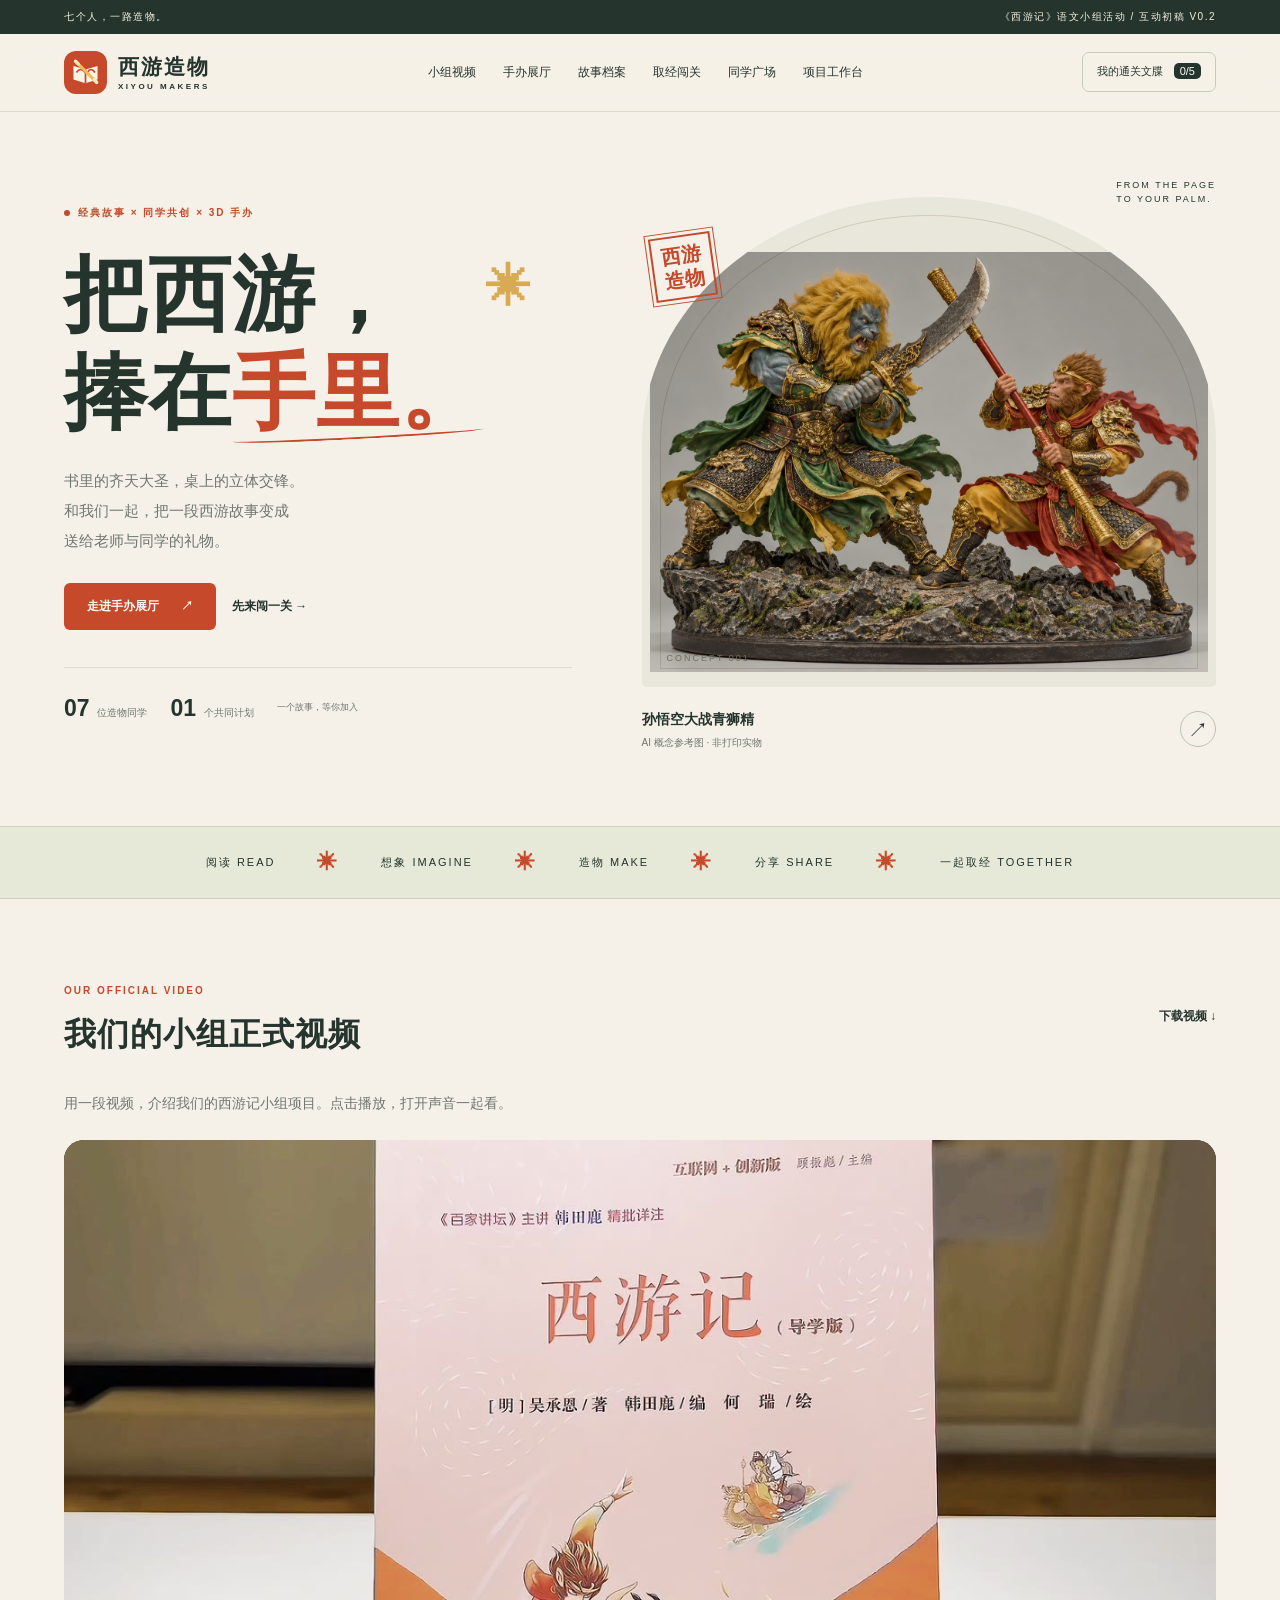
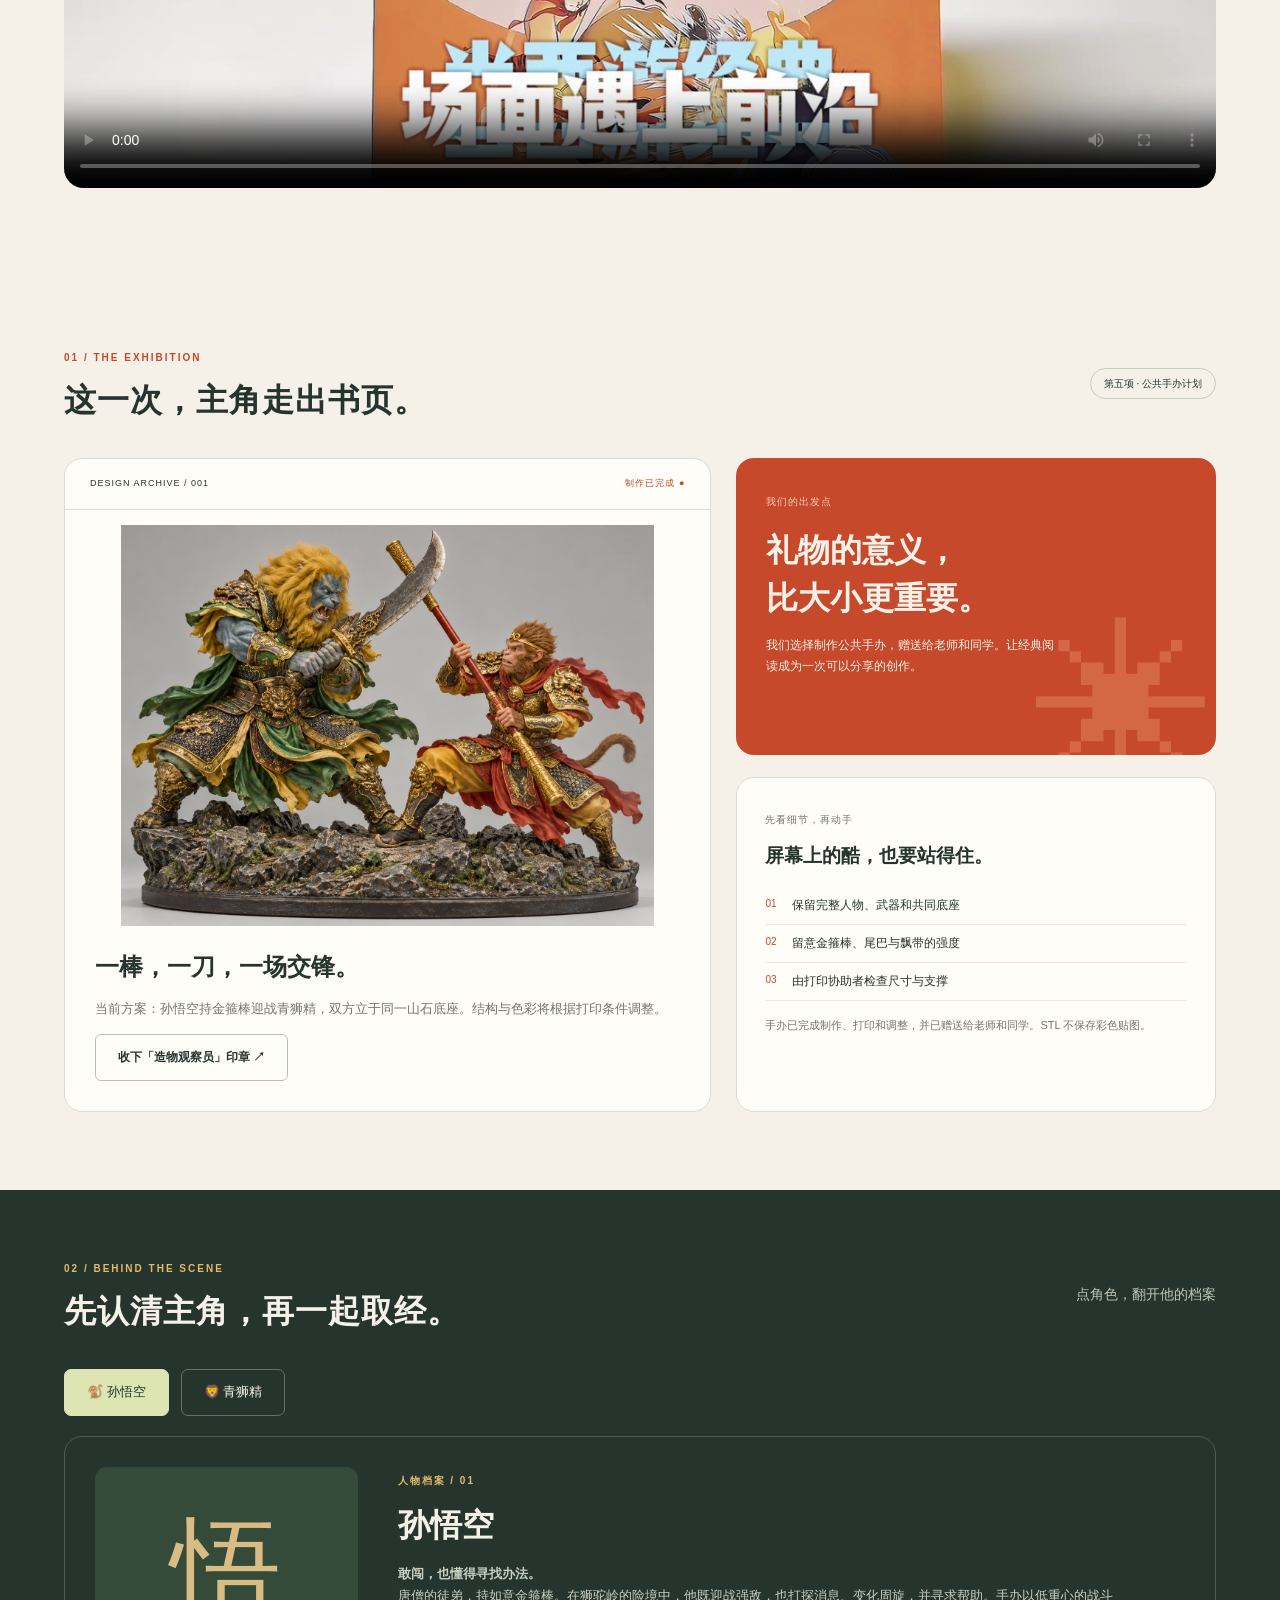
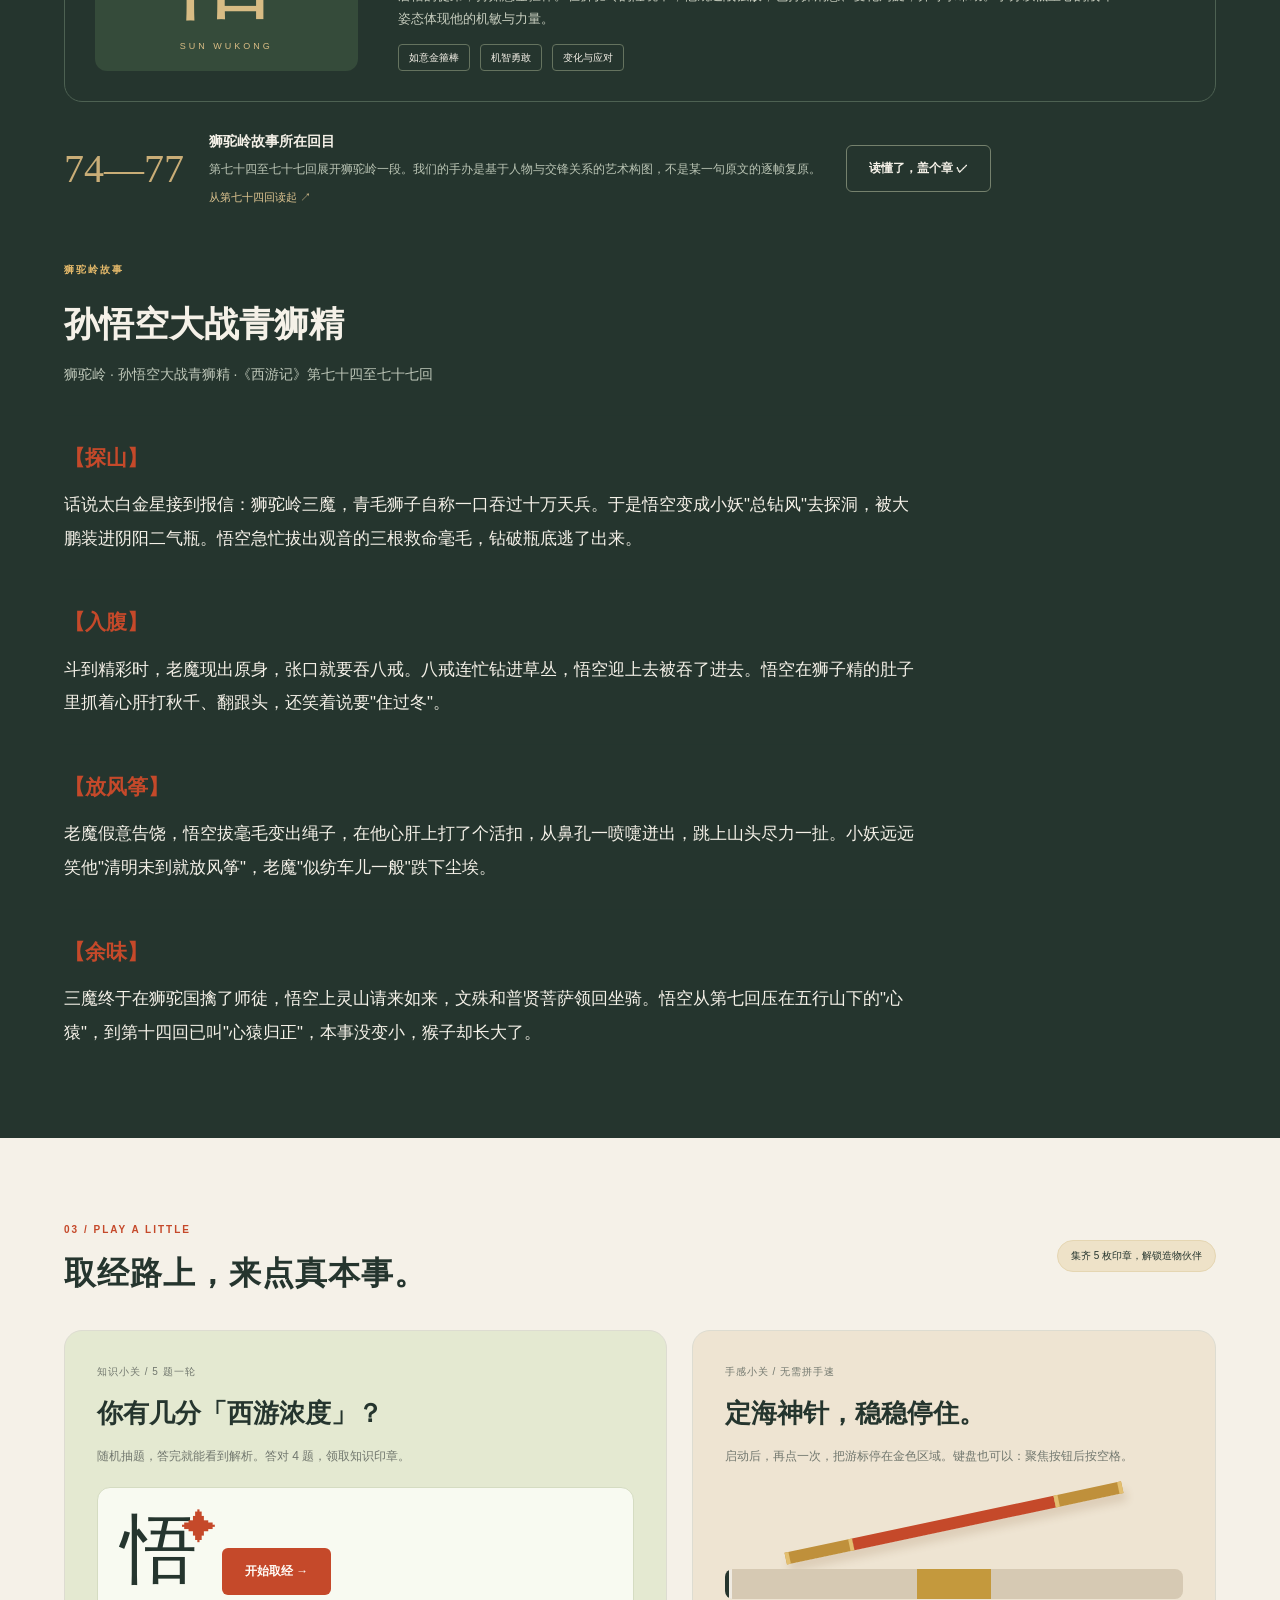
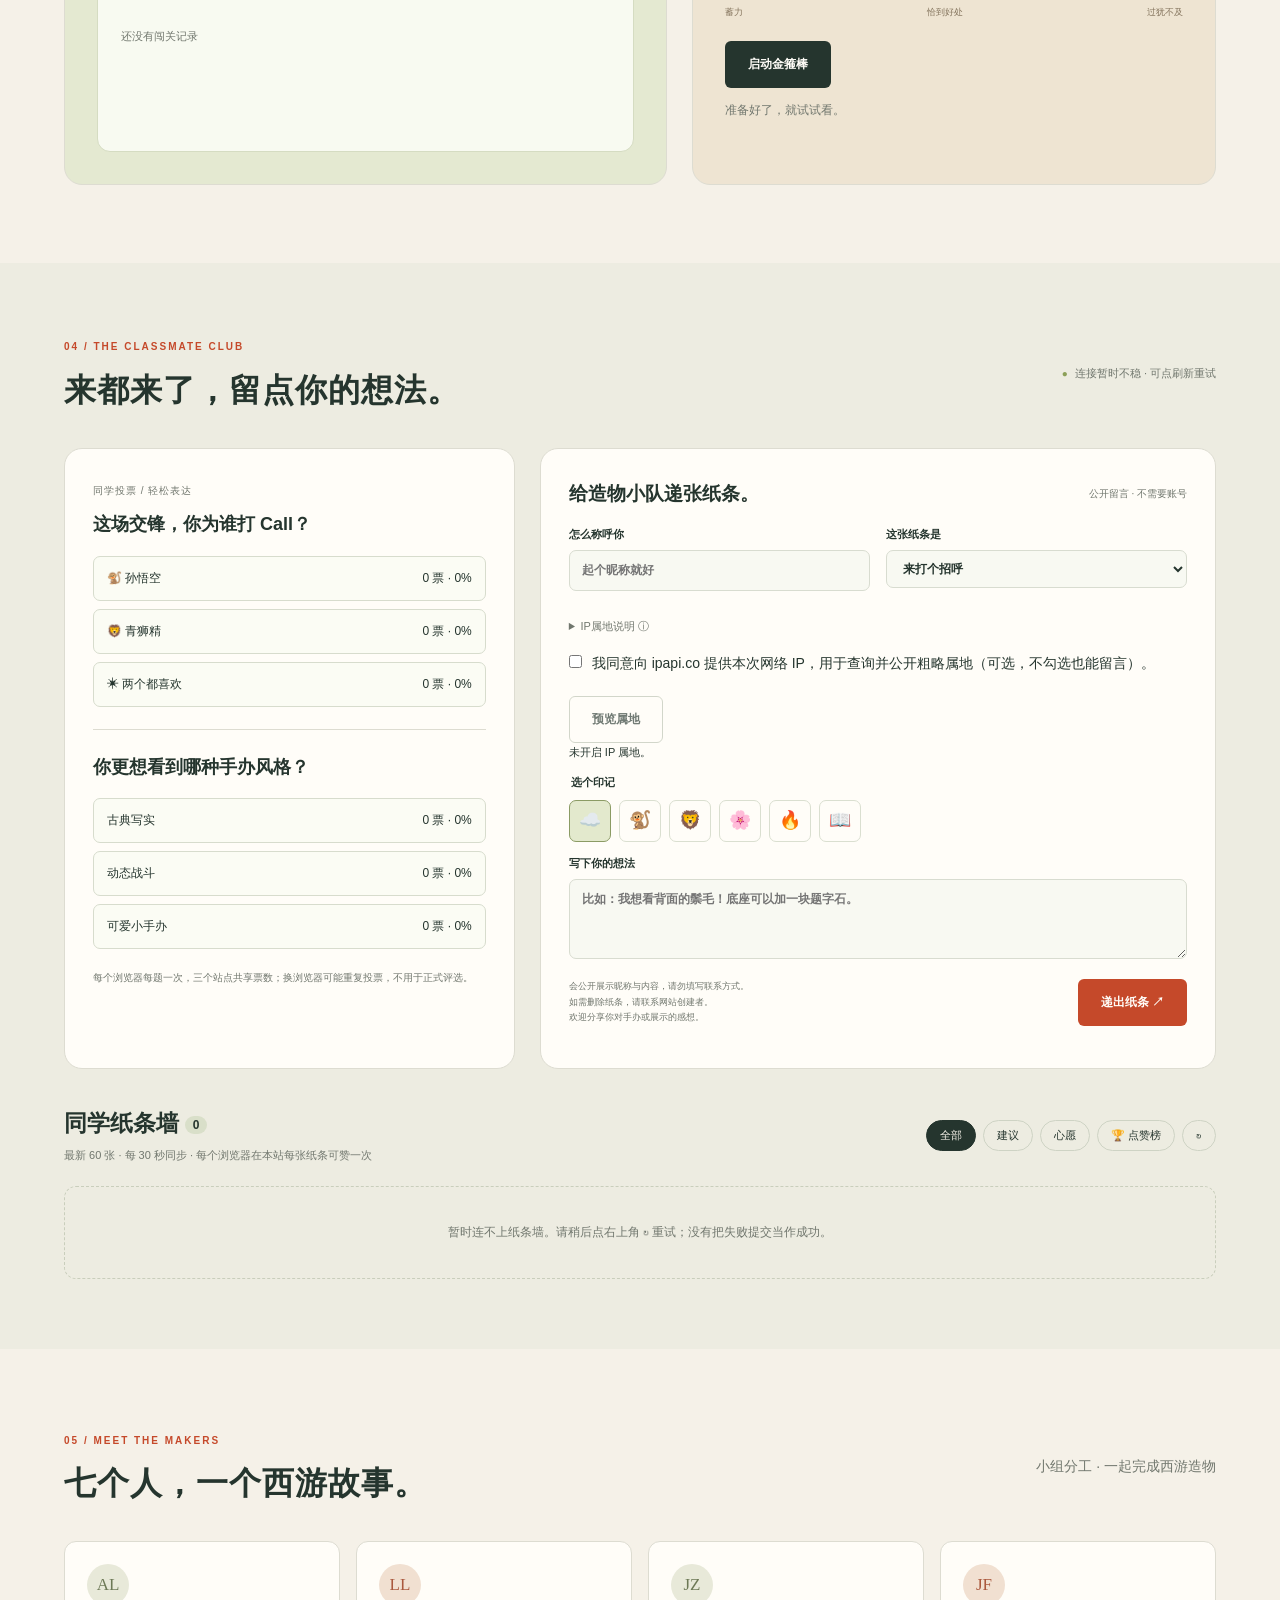
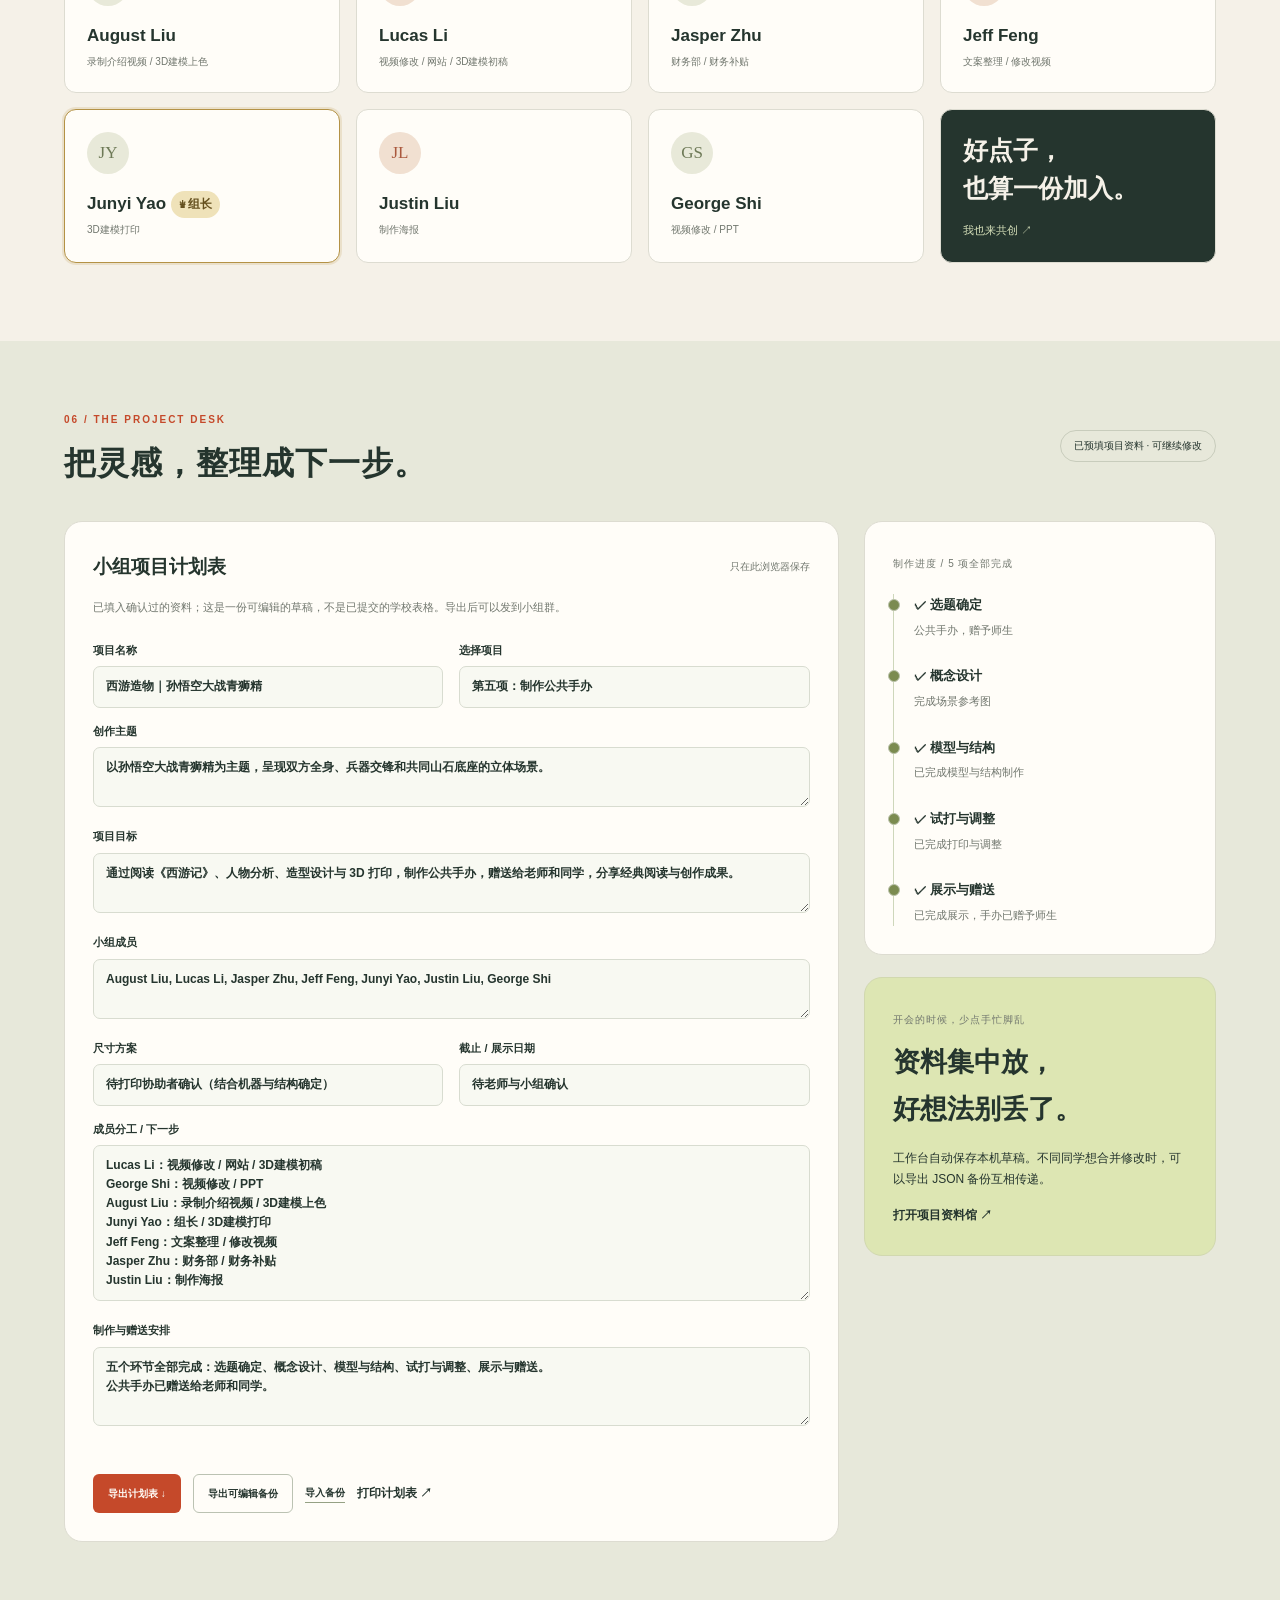
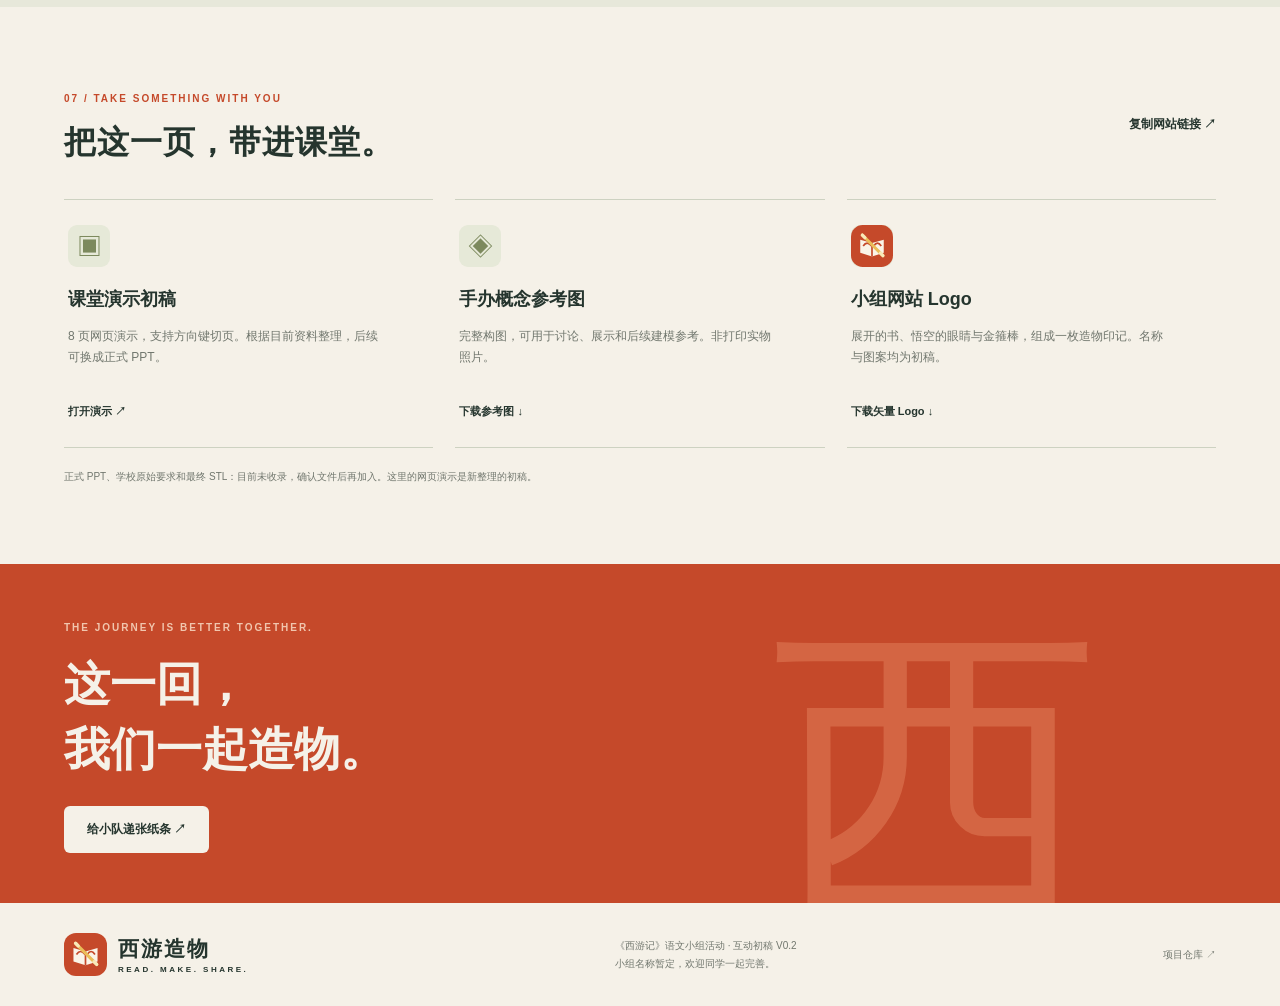
==== commit 41fa574b: "Preview IP region and explain lookup failures" ====
--- a/index.html
+++ b/index.html
@@ -1,4 +1,4 @@
-<!doctype html><html lang="zh-CN"><head><meta charset="utf-8"><meta name="viewport" content="width=device-width,initial-scale=1"><meta name="theme-color" content="#f5f1e8"><meta name="description" content="西游造物：七位同学的西游记公共手办计划。探索孙悟空大战青狮精，闯关集章、参与投票、留言共创。"><title>西游造物 — 把西游，捧在手里</title><link rel="icon" href="assets/logo.svg" type="image/svg+xml"><link rel="stylesheet" href="style.css"><script src="app.js?v=note-ranking" defer></script></head><body>
+<!doctype html><html lang="zh-CN"><head><meta charset="utf-8"><meta name="viewport" content="width=device-width,initial-scale=1"><meta name="theme-color" content="#f5f1e8"><meta name="description" content="西游造物：七位同学的西游记公共手办计划。探索孙悟空大战青狮精，闯关集章、参与投票、留言共创。"><title>西游造物 — 把西游，捧在手里</title><link rel="icon" href="assets/logo.svg" type="image/svg+xml"><link rel="stylesheet" href="style.css"><script src="app.js?v=location-preview" defer></script></head><body>
 <a class="skip" href="#main">跳到主要内容</a><div class="topline">七个人，一路造物。 <span>《西游记》语文小组活动 / 互动初稿 V0.2</span></div>
 <header class="header"><a class="brand" href="#home"><img src="assets/logo.svg" alt="西游造物 Logo"><span>西游造物<small>XIYOU MAKERS</small></span></a><nav aria-label="主导航"><a href="#official-video">小组视频</a><a href="#exhibit">手办展厅</a><a href="#story">故事档案</a><a href="#play">取经闯关</a><a href="#square">同学广场</a><a href="#studio">项目工作台</a></nav><button class="passport-button" id="passport-open">我的通关文牒 <span id="stamp-count">0/5</span></button></header>
 <main id="main"><section class="hero wrap" id="home"><div class="hero-copy"><div class="eyebrow"><span class="dot"></span> 经典故事 × 同学共创 × 3D 手办</div><h1>把西游，<br>捧在<span class="brush">手里。</span><i>✳</i></h1><p>书里的齐天大圣，桌上的立体交锋。<br>和我们一起，把一段西游故事变成<br class="desktop">送给老师与同学的礼物。</p><div class="button-row"><a class="button primary" href="#exhibit">走进手办展厅 <span>↗</span></a><a class="text-link" href="#play">先来闯一关 →</a></div><div class="hero-meta"><span><b>07</b> 位造物同学</span><span><b>01</b> 个共同计划</span><span class="meta-note">一个故事，等你加入</span></div></div><div class="hero-art"><div class="orbit-label">FROM THE PAGE<br>TO YOUR PALM.</div><div class="art-frame"><img src="assets/battle.jpg" alt="孙悟空与金色鬃毛、青灰狮脸的青狮精在山石底座上交战的 AI 手办概念图" fetchpriority="high"><span class="image-tag">CONCEPT 001</span></div><div class="seal">西游<br>造物</div><div class="art-caption"><span><b>孙悟空大战青狮精</b><small>AI 概念参考图 · 非打印实物</small></span><button class="round-button" id="image-open" aria-label="放大手办概念图">↗</button></div></div></section>
@@ -7,7 +7,7 @@
 <section class="wrap section" id="exhibit"><div class="section-title"><div><span class="eyebrow">01 / THE EXHIBITION</span><h2>这一次，主角走出书页。</h2></div><span class="pill">第五项 · 公共手办计划</span></div><div class="exhibit-grid"><div class="specimen"><div class="specimen-top"><span>DESIGN ARCHIVE / 001</span><span>制作已完成 ●</span></div><img src="assets/battle.jpg" loading="lazy" alt="双方持兵器交锋、共用山石底座的完整概念图"><div class="specimen-bottom"><h3>一棒，一刀，一场交锋。</h3><p>当前方案：孙悟空持金箍棒迎战青狮精，双方立于同一山石底座。结构与色彩将根据打印条件调整。</p><button class="button outline" id="view-design">收下「造物观察员」印章 ↗</button></div></div><div class="design-side"><article class="note-card orange"><span class="mini-label">我们的出发点</span><h3>礼物的意义，<br>比大小更重要。</h3><p>我们选择制作公共手办，赠送给老师和同学。让经典阅读成为一次可以分享的创作。</p><span class="note-star">✳</span></article><article class="card"><span class="mini-label">先看细节，再动手</span><h3>屏幕上的酷，也要站得住。</h3><ul class="clean-list"><li><span>01</span>保留完整人物、武器和共同底座</li><li><span>02</span>留意金箍棒、尾巴与飘带的强度</li><li><span>03</span>由打印协助者检查尺寸与支撑</li></ul><p class="muted small">手办已完成制作、打印和调整，并已赠送给老师和同学。STL 不保存彩色贴图。</p></article></div></div></section>
 <section class="story-section" id="story"><div class="wrap"><div class="section-title"><div><span class="eyebrow">02 / BEHIND THE SCENE</span><h2>先认清主角，再一起取经。</h2></div><span class="muted">点角色，翻开他的档案</span></div><div class="character-tabs" role="tablist" aria-label="人物档案"><button role="tab" aria-selected="true" id="tab-wukong" aria-controls="character-panel" data-character="wukong">🐒 孙悟空</button><button role="tab" aria-selected="false" id="tab-lion" aria-controls="character-panel" data-character="lion">🦁 青狮精</button></div><div id="character-panel" class="character-panel" role="tabpanel" aria-labelledby="tab-wukong"></div><div class="chapter-strip"><span class="chapter-number">74—77</span><div><h3>狮驼岭故事所在回目</h3><p>第七十四至七十七回展开狮驼岭一段。我们的手办是基于人物与交锋关系的艺术构图，不是某一句原文的逐帧复原。</p><a href="https://zh.wikisource.org/wiki/西遊記/第074回" target="_blank" rel="noopener">从第七十四回读起 ↗</a></div><button class="button outline" id="story-stamp">读懂了，盖个章 ✓</button></div><article class="story-reading" aria-labelledby="story-reading-title" style="margin-top:48px"><span class="eyebrow">狮驼岭故事</span><h3 id="story-reading-title" style="font-size:clamp(1.5rem,4vw,2.2rem);margin:12px 0 8px">孙悟空大战青狮精</h3><p class="muted">狮驼岭 · 孙悟空大战青狮精 ·《西游记》第七十四至七十七回</p><div style="max-width:860px;margin-top:28px"><section aria-labelledby="story-part-1" style="padding:24px 0;border-top:1px solid rgba(37,58,47,.18)"><h4 id="story-part-1" style="font-size:1.3rem;margin:0 0 12px;color:var(--orange,#bd492c)">【探山】</h4><p style="font-size:1.05rem;line-height:2;margin:0;overflow-wrap:anywhere">话说太白金星接到报信：狮驼岭三魔，青毛狮子自称一口吞过十万天兵。于是悟空变成小妖"总钻风"去探洞，被大鹏装进阴阳二气瓶。悟空急忙拔出观音的三根救命毫毛，钻破瓶底逃了出来。</p></section><section aria-labelledby="story-part-2" style="padding:24px 0;border-top:1px solid rgba(37,58,47,.18)"><h4 id="story-part-2" style="font-size:1.3rem;margin:0 0 12px;color:var(--orange,#bd492c)">【入腹】</h4><p style="font-size:1.05rem;line-height:2;margin:0;overflow-wrap:anywhere">斗到精彩时，老魔现出原身，张口就要吞八戒。八戒连忙钻进草丛，悟空迎上去被吞了进去。悟空在狮子精的肚子里抓着心肝打秋千、翻跟头，还笑着说要"住过冬"。</p></section><section aria-labelledby="story-part-3" style="padding:24px 0;border-top:1px solid rgba(37,58,47,.18)"><h4 id="story-part-3" style="font-size:1.3rem;margin:0 0 12px;color:var(--orange,#bd492c)">【放风筝】</h4><p style="font-size:1.05rem;line-height:2;margin:0;overflow-wrap:anywhere">老魔假意告饶，悟空拔毫毛变出绳子，在他心肝上打了个活扣，从鼻孔一喷嚏迸出，跳上山头尽力一扯。小妖远远笑他"清明未到就放风筝"，老魔"似纺车儿一般"跌下尘埃。</p></section><section aria-labelledby="story-part-4" style="padding:24px 0;border-top:1px solid rgba(37,58,47,.18)"><h4 id="story-part-4" style="font-size:1.3rem;margin:0 0 12px;color:var(--orange,#bd492c)">【余味】</h4><p style="font-size:1.05rem;line-height:2;margin:0;overflow-wrap:anywhere">三魔终于在狮驼国擒了师徒，悟空上灵山请来如来，文殊和普贤菩萨领回坐骑。悟空从第七回压在五行山下的"心猿"，到第十四回已叫"心猿归正"，本事没变小，猴子却长大了。</p></section></div></article></div></section>
 <section class="wrap section" id="play"><div class="section-title"><div><span class="eyebrow">03 / PLAY A LITTLE</span><h2>取经路上，来点真本事。</h2></div><span class="pill gold">集齐 5 枚印章，解锁造物伙伴</span></div><div class="play-grid"><article class="quiz-card"><div class="mini-label">知识小关 / 5 题一轮</div><h3>你有几分「西游浓度」？</h3><p>随机抽题，答完就能看到解析。答对 4 题，领取知识印章。</p><div class="quiz-box" id="quiz-box"><div class="quiz-illustration">悟<span>✦</span></div><button class="button primary" id="quiz-start">开始取经 →</button><small id="quiz-best">还没有闯关记录</small></div></article><article class="timing-card"><div class="mini-label">手感小关 / 无需拼手速</div><h3>定海神针，稳稳停住。</h3><p>启动后，再点一次，把游标停在金色区域。键盘也可以：聚焦按钮后按空格。</p><div class="staff-art" aria-hidden="true"><i></i><b></b><i></i></div><div class="meter" id="meter"><span class="target-zone"></span><span class="needle" id="needle"></span></div><div class="meter-labels"><span>蓄力</span><span>恰到好处</span><span>过犹不及</span></div><button class="button dark" id="timing-start">启动金箍棒</button><p id="timing-result" class="game-result" role="status">准备好了，就试试看。</p></article></div></section>
-<section class="square-section" id="square"><div class="wrap"><div class="section-title"><div><span class="eyebrow">04 / THE CLASSMATE CLUB</span><h2>来都来了，留点你的想法。</h2></div><span class="live-status" id="connection-status">正在连接同学广场…</span></div><div class="square-grid"><div class="poll-card card"><span class="mini-label">同学投票 / 轻松表达</span><h3>这场交锋，你为谁打 Call？</h3><div class="poll-options" id="favorite-poll"></div><div class="poll-divider"></div><h3>你更想看到哪种手办风格？</h3><div class="poll-options" id="style-poll"></div><p class="muted small">每个浏览器每题一次，三个站点共享票数；换浏览器可能重复投票，不用于正式评选。</p><p id="poll-status" role="status"></p></div><div class="message-card card"><div class="message-heading"><h3>给造物小队递张纸条。</h3><span>公开留言 · 不需要账号</span></div><form id="message-form"><div class="form-row"><label>怎么称呼你<input id="nickname" name="nickname" required maxlength="24" placeholder="起个昵称就好" autocomplete="nickname"></label><label>这张纸条是<select id="message-kind" name="kind"><option value="message">来打个招呼</option><option value="suggestion">手办改进建议</option><option value="wish">赠送 / 展示心愿</option></select></label></div><details class="small muted" style="margin:12px 0"><summary style="cursor:pointer">IP属地说明 ⓘ</summary><p>仅在你主动勾选同意并提交留言后，浏览器才会连接 ipapi.co；该服务会接收你的网络 IP，用于查询粗略国家／省市。本站只保存并公开粗略属地，不保存原始 IP、经纬度或详细地址，也不调用手机或 GPS 定位。IP 不保证准确到区县，VPN 可能显示出口所在地；查询失败或未同意时显示“属地未知”。部分历史纸条显示的地区是预设或手动填写的，未经 IP 查询。</p></details><label style="display:flex;align-items:flex-start;gap:10px;margin:14px 0;font-size:.875rem;font-weight:400"><input type="checkbox" id="location-consent" style="width:auto;flex:none;margin-top:4px"><span>我同意向 ipapi.co 提供本次网络 IP，用于查询并公开粗略属地（可选，不勾选也能留言）。</span></label><fieldset class="badge-choice"><legend>选个印记</legend><label><input type="radio" name="badge" value="☁️" checked><span>☁️</span></label><label><input type="radio" name="badge" value="🐒"><span>🐒</span></label><label><input type="radio" name="badge" value="🦁"><span>🦁</span></label><label><input type="radio" name="badge" value="🌸"><span>🌸</span></label><label><input type="radio" name="badge" value="🔥"><span>🔥</span></label><label><input type="radio" name="badge" value="📖"><span>📖</span></label></fieldset><label>写下你的想法<textarea id="message-content" name="content" required minlength="2" maxlength="500" rows="3" placeholder="比如：我想看背面的鬃毛！底座可以加一块题字石。"></textarea></label><div class="form-footer"><small>会公开展示昵称与内容，请勿填写联系方式。<br>如需删除纸条，请联系网站创建者。<br>欢迎分享你对手办或展示的感想。</small><button class="button primary" type="submit">递出纸条 ↗</button></div><p id="message-status" role="status"></p></form></div></div><div class="wall-heading"><div><h3>同学纸条墙 <span id="message-count">0</span></h3><p class="muted small">最新 60 张 · 每 30 秒同步 · 每个浏览器在本站每张纸条可赞一次</p></div><div class="filter-group" role="group" aria-label="留言筛选"><button class="selected" data-filter="all">全部</button><button data-filter="suggestion">建议</button><button data-filter="wish">心愿</button><button data-filter="rank" title="最近 60 张纸条按赞数排名，同票并列">🏆 点赞榜</button><button id="refresh-wall" aria-label="刷新留言">↻</button></div></div><div id="message-wall" class="message-wall" aria-live="polite"><div class="empty-state">云正在送信，稍等片刻…</div></div></div></section>
+<section class="square-section" id="square"><div class="wrap"><div class="section-title"><div><span class="eyebrow">04 / THE CLASSMATE CLUB</span><h2>来都来了，留点你的想法。</h2></div><span class="live-status" id="connection-status">正在连接同学广场…</span></div><div class="square-grid"><div class="poll-card card"><span class="mini-label">同学投票 / 轻松表达</span><h3>这场交锋，你为谁打 Call？</h3><div class="poll-options" id="favorite-poll"></div><div class="poll-divider"></div><h3>你更想看到哪种手办风格？</h3><div class="poll-options" id="style-poll"></div><p class="muted small">每个浏览器每题一次，三个站点共享票数；换浏览器可能重复投票，不用于正式评选。</p><p id="poll-status" role="status"></p></div><div class="message-card card"><div class="message-heading"><h3>给造物小队递张纸条。</h3><span>公开留言 · 不需要账号</span></div><form id="message-form"><div class="form-row"><label>怎么称呼你<input id="nickname" name="nickname" required maxlength="24" placeholder="起个昵称就好" autocomplete="nickname"></label><label>这张纸条是<select id="message-kind" name="kind"><option value="message">来打个招呼</option><option value="suggestion">手办改进建议</option><option value="wish">赠送 / 展示心愿</option></select></label></div><details class="small muted" style="margin:12px 0"><summary style="cursor:pointer">IP属地说明 ⓘ</summary><p>仅在你主动勾选同意并点击预览或提交留言后，浏览器才会连接 ipapi.co；该服务会接收你的网络 IP，用于查询粗略国家／省市。本站只保存并公开粗略属地，不保存原始 IP、经纬度或详细地址，也不调用手机或 GPS 定位。IP 不保证准确到区县，VPN 可能显示出口所在地；查询失败或未同意时显示“属地未知”。部分历史纸条显示的地区是预设或手动填写的，未经 IP 查询。</p></details><label style="display:flex;align-items:flex-start;gap:10px;margin:14px 0;font-size:.875rem;font-weight:400"><input type="checkbox" id="location-consent" style="width:auto;flex:none;margin-top:4px"><span>我同意向 ipapi.co 提供本次网络 IP，用于查询并公开粗略属地（可选，不勾选也能留言）。</span></label><div class="small"><button type="button" class="button outline" id="location-preview" disabled>预览属地</button><p id="location-status" role="status">未开启 IP 属地。</p></div><fieldset class="badge-choice"><legend>选个印记</legend><label><input type="radio" name="badge" value="☁️" checked><span>☁️</span></label><label><input type="radio" name="badge" value="🐒"><span>🐒</span></label><label><input type="radio" name="badge" value="🦁"><span>🦁</span></label><label><input type="radio" name="badge" value="🌸"><span>🌸</span></label><label><input type="radio" name="badge" value="🔥"><span>🔥</span></label><label><input type="radio" name="badge" value="📖"><span>📖</span></label></fieldset><label>写下你的想法<textarea id="message-content" name="content" required minlength="2" maxlength="500" rows="3" placeholder="比如：我想看背面的鬃毛！底座可以加一块题字石。"></textarea></label><div class="form-footer"><small>会公开展示昵称与内容，请勿填写联系方式。<br>如需删除纸条，请联系网站创建者。<br>欢迎分享你对手办或展示的感想。</small><button class="button primary" type="submit">递出纸条 ↗</button></div><p id="message-status" role="status"></p></form></div></div><div class="wall-heading"><div><h3>同学纸条墙 <span id="message-count">0</span></h3><p class="muted small">最新 60 张 · 每 30 秒同步 · 每个浏览器在本站每张纸条可赞一次</p></div><div class="filter-group" role="group" aria-label="留言筛选"><button class="selected" data-filter="all">全部</button><button data-filter="suggestion">建议</button><button data-filter="wish">心愿</button><button data-filter="rank" title="最近 60 张纸条按赞数排名，同票并列">🏆 点赞榜</button><button id="refresh-wall" aria-label="刷新留言">↻</button></div></div><div id="message-wall" class="message-wall" aria-live="polite"><div class="empty-state">云正在送信，稍等片刻…</div></div></div></section>
 <section class="wrap section" id="team"><div class="section-title"><div><span class="eyebrow">05 / MEET THE MAKERS</span><h2>七个人，一个西游故事。</h2></div><span class="muted">小组分工 · 一起完成西游造物</span></div><div class="team-grid" id="team-grid"></div></section>
 <section class="studio-section" id="studio"><div class="wrap"><div class="section-title"><div><span class="eyebrow">06 / THE PROJECT DESK</span><h2>把灵感，整理成下一步。</h2></div><span class="pill">已预填项目资料 · 可继续修改</span></div><div class="studio-grid"><article class="card project-form-card"><div class="message-heading"><h3>小组项目计划表</h3><span id="save-state">只在此浏览器保存</span></div><p class="muted small">已填入确认过的资料；这是一份可编辑的草稿，不是已提交的学校表格。导出后可以发到小组群。</p><form id="project-form"><div class="form-row"><label>项目名称<input name="title" value="西游造物｜孙悟空大战青狮精" required maxlength="100"></label><label>选择项目<input name="category" value="第五项：制作公共手办" required maxlength="100"></label></div><label>创作主题<textarea name="theme" rows="2" maxlength="1500">以孙悟空大战青狮精为主题，呈现双方全身、兵器交锋和共同山石底座的立体场景。</textarea></label><label>项目目标<textarea name="goal" rows="2" maxlength="1500">通过阅读《西游记》、人物分析、造型设计与 3D 打印，制作公共手办，赠送给老师和同学，分享经典阅读与创作成果。</textarea></label><label>小组成员<textarea name="members" rows="2" maxlength="1500">August Liu, Lucas Li, Jasper Zhu, Jeff Feng, Junyi Yao, Justin Liu, George Shi</textarea></label><div class="form-row"><label>尺寸方案<input name="size" value="待打印协助者确认（结合机器与结构确定）" maxlength="200"></label><label>截止 / 展示日期<input name="deadline" value="待老师与小组确认" maxlength="100"></label></div><label>成员分工 / 下一步<textarea name="roles" rows="7" maxlength="3000">Lucas Li：视频修改 / 网站 / 3D建模初稿
 George Shi：视频修改 / PPT
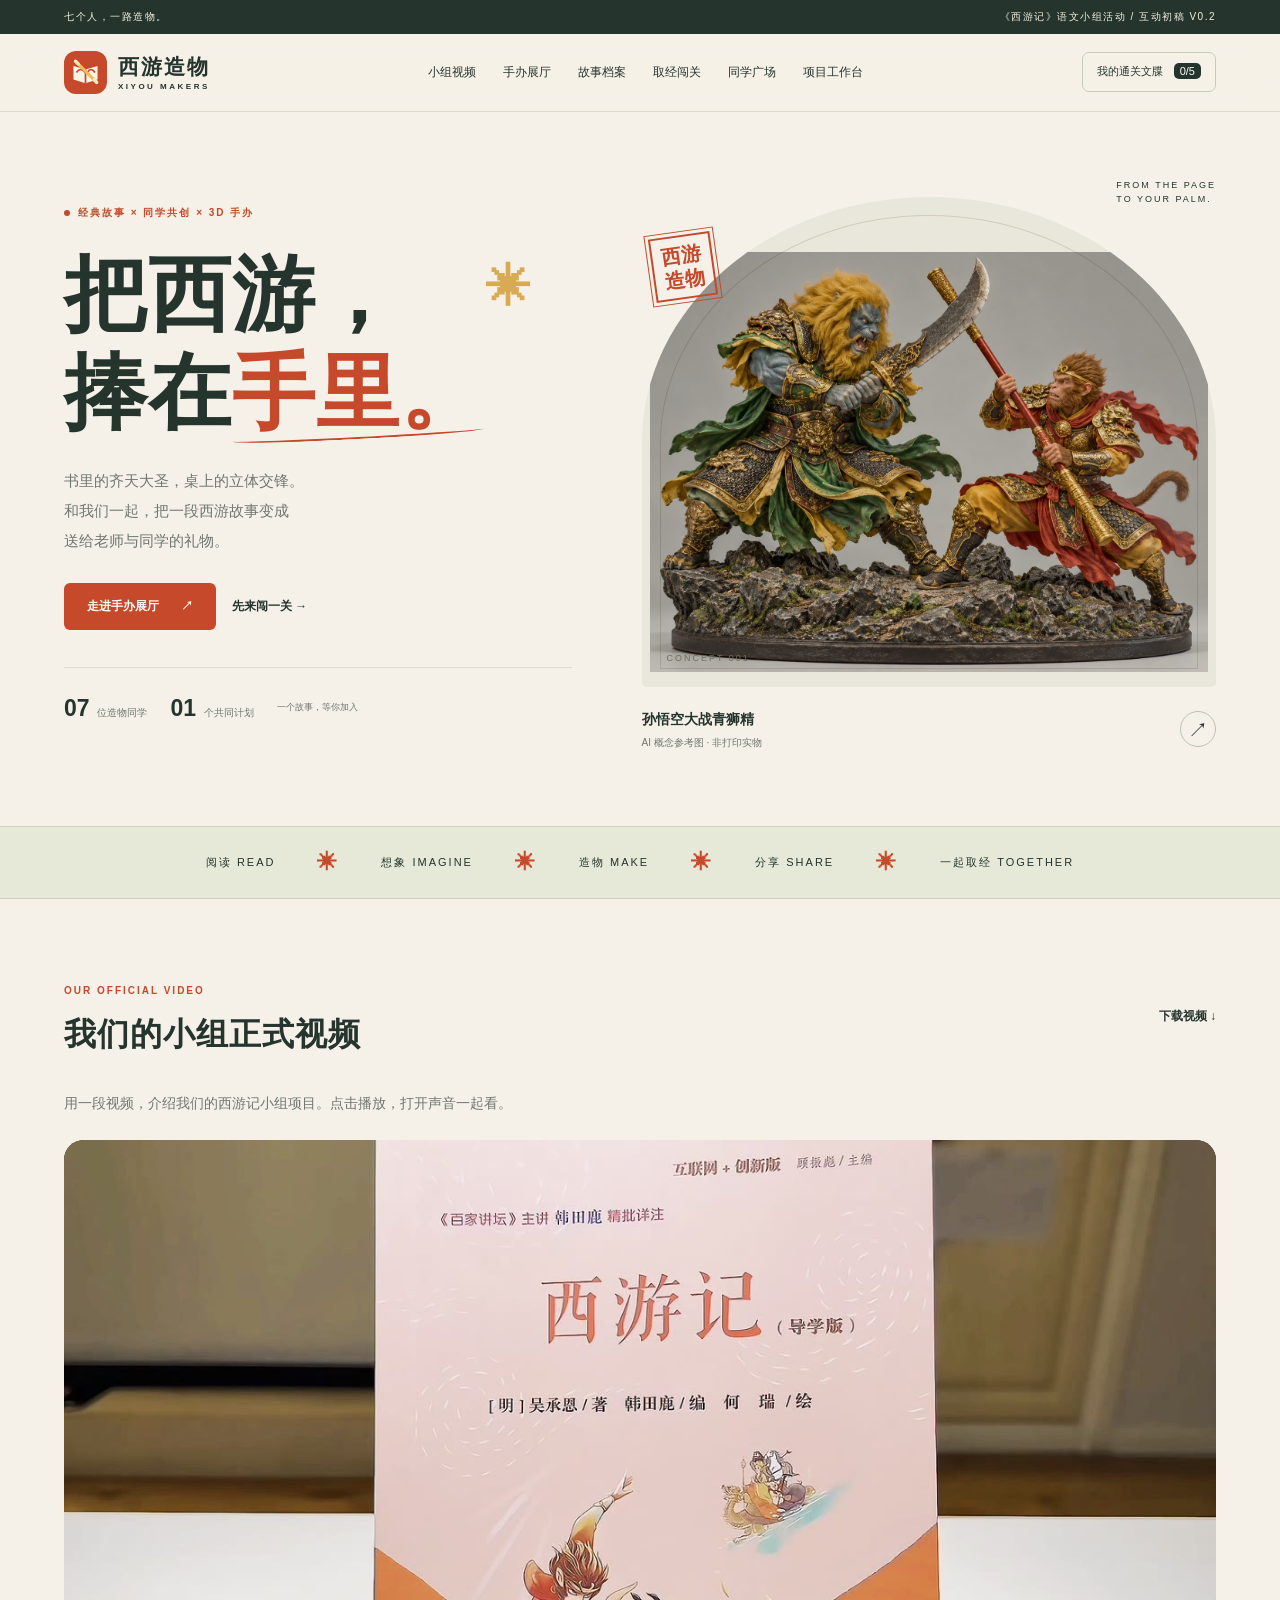
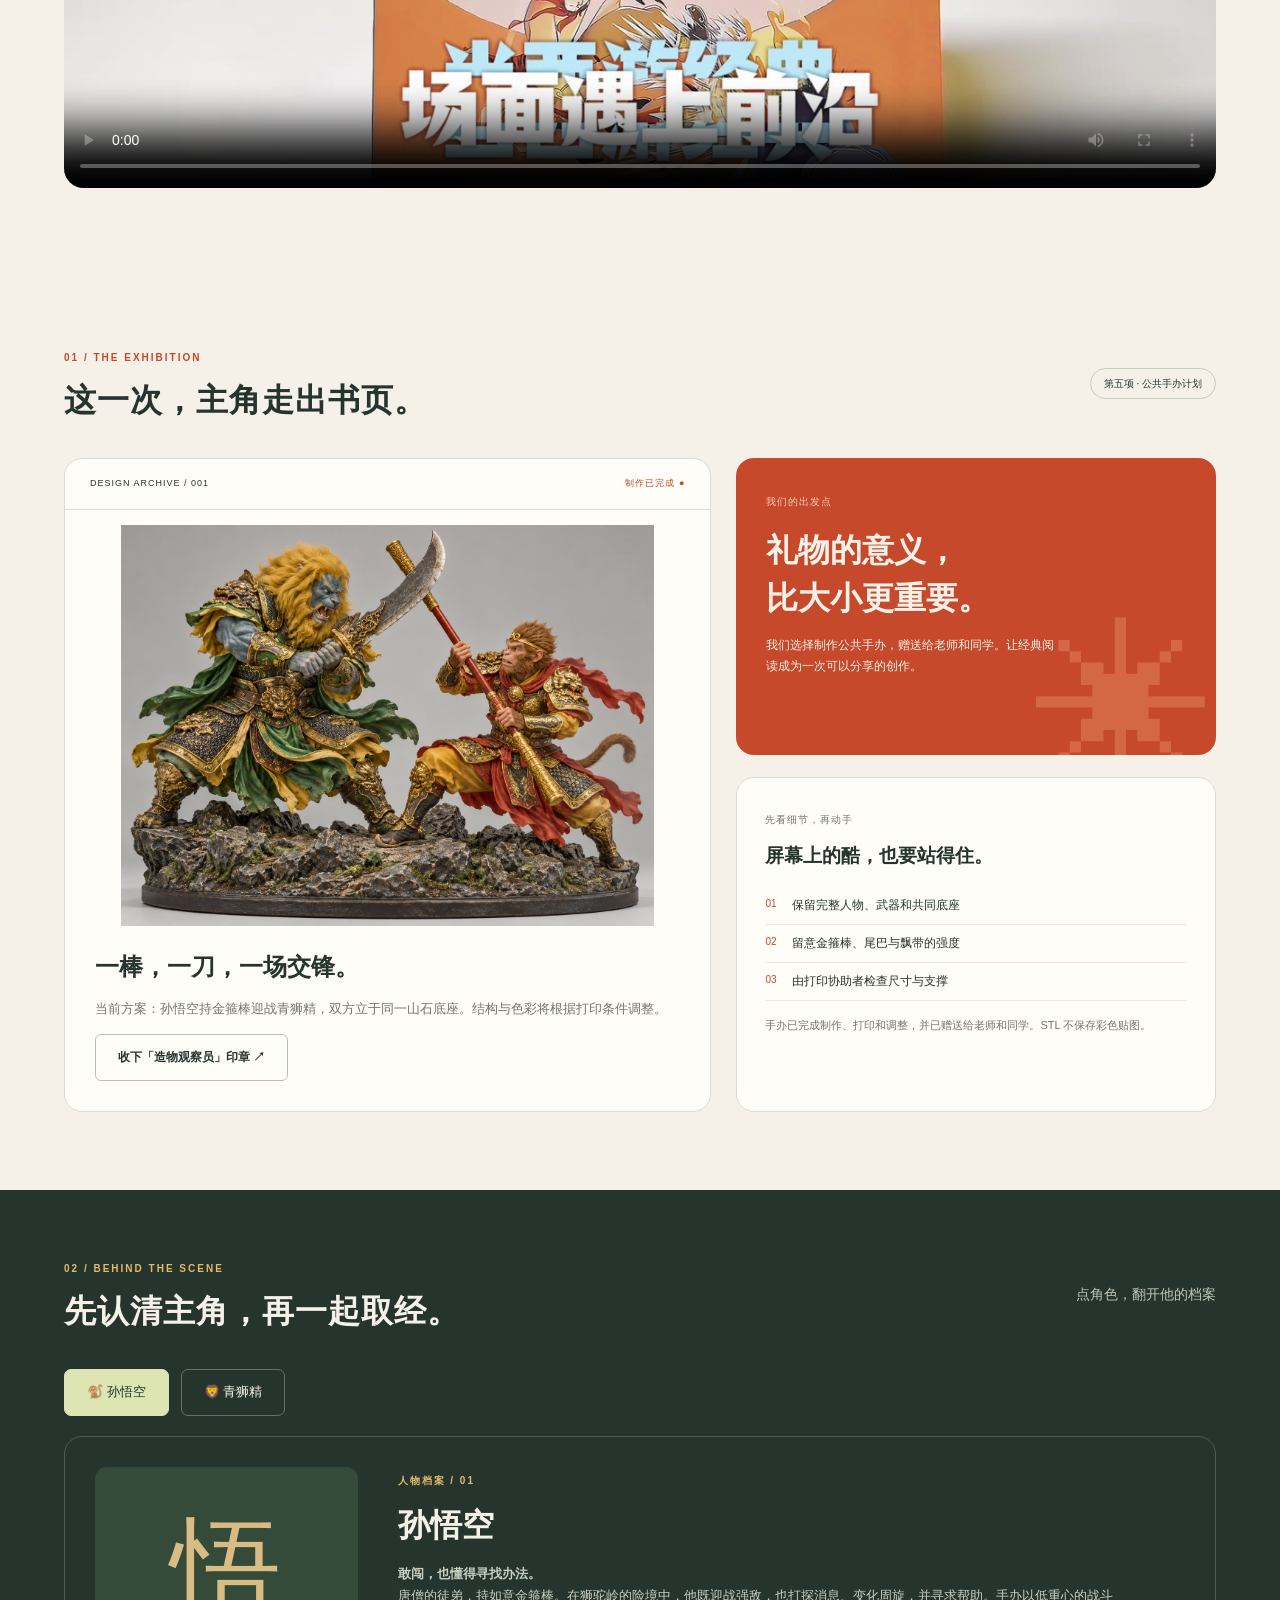
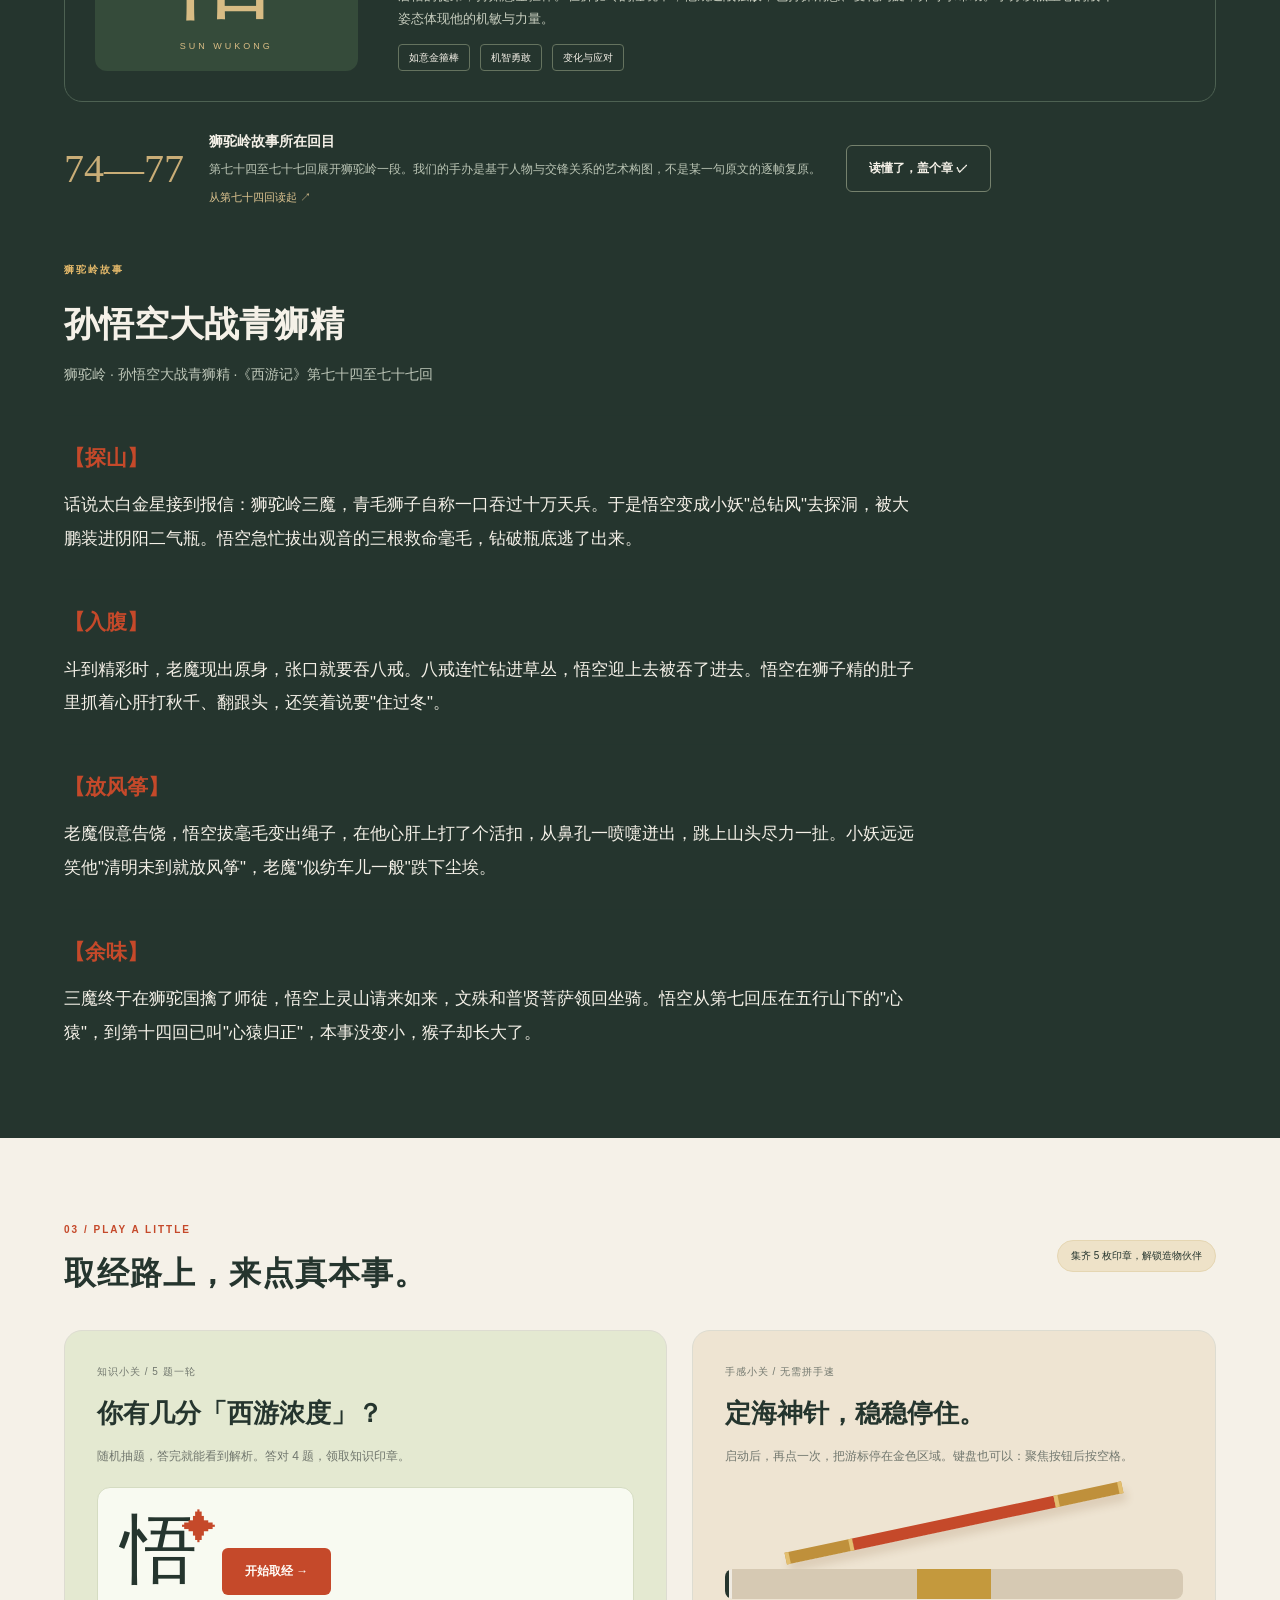
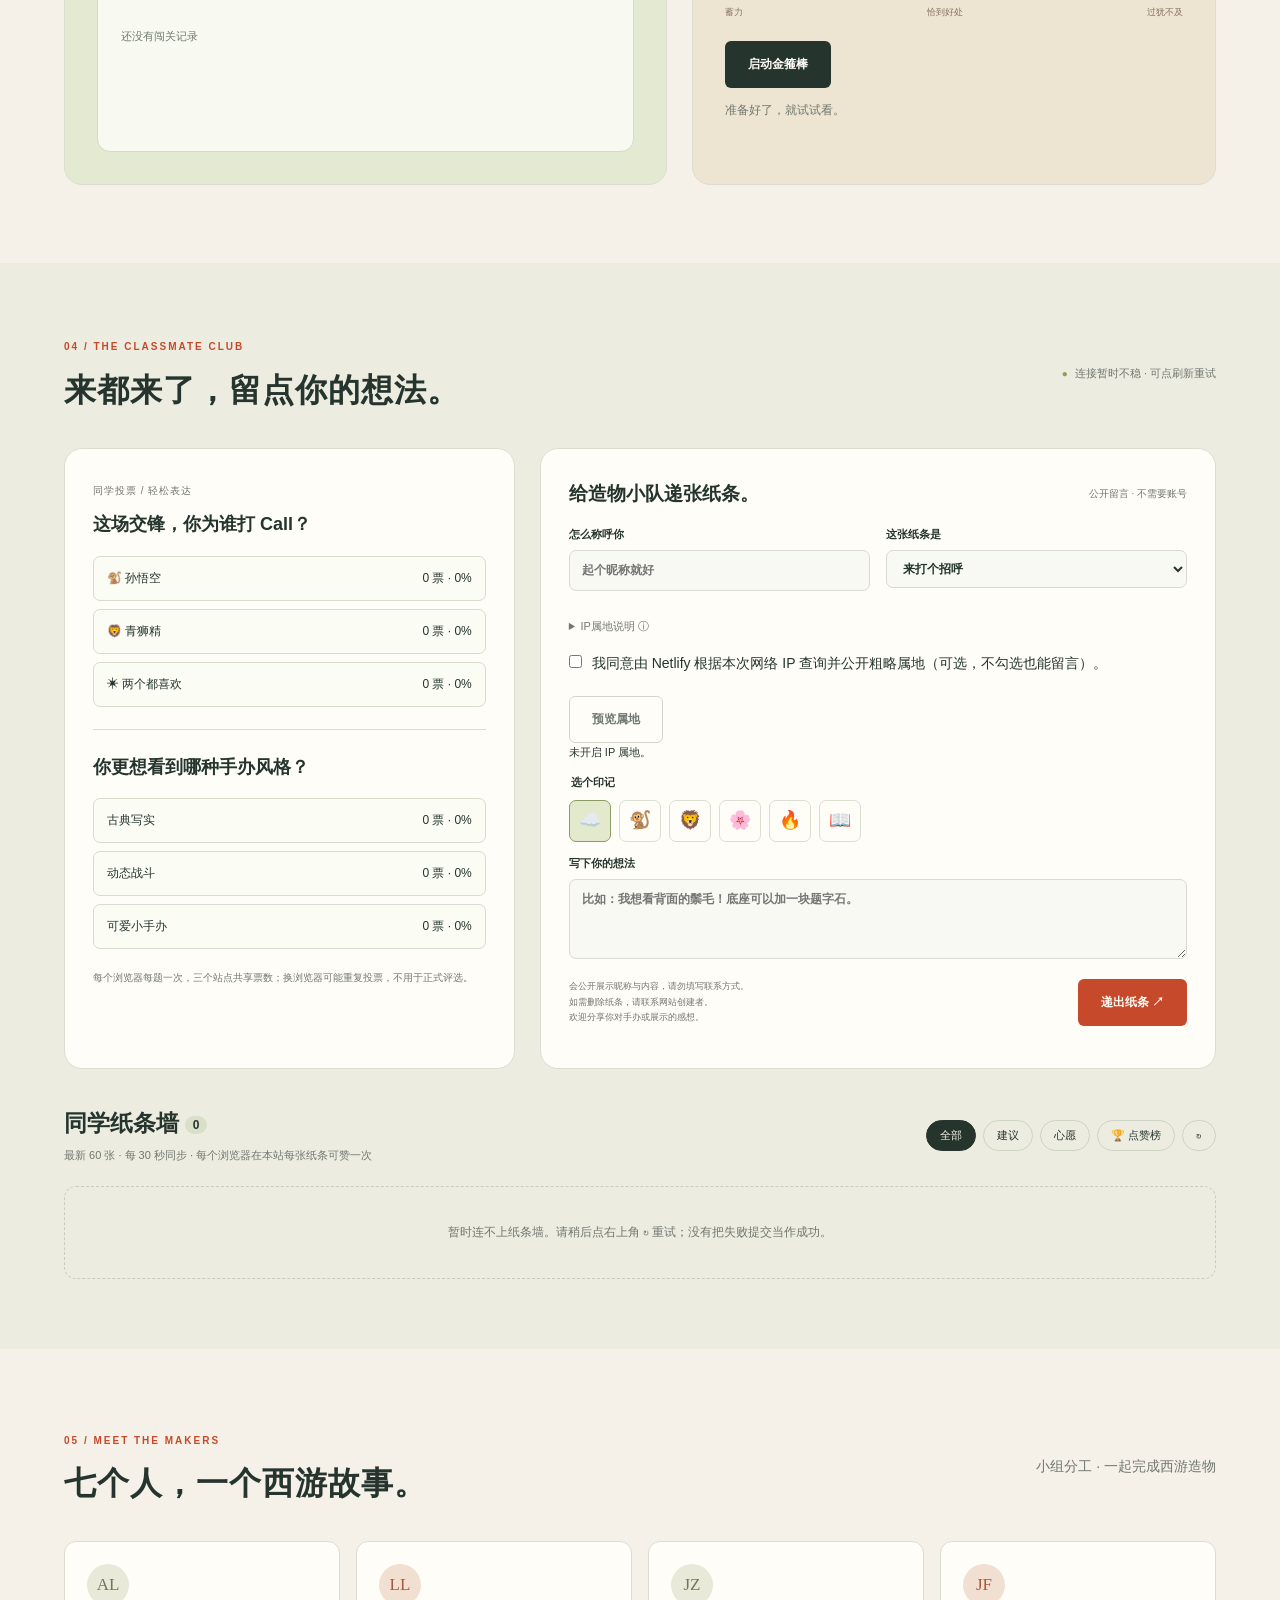
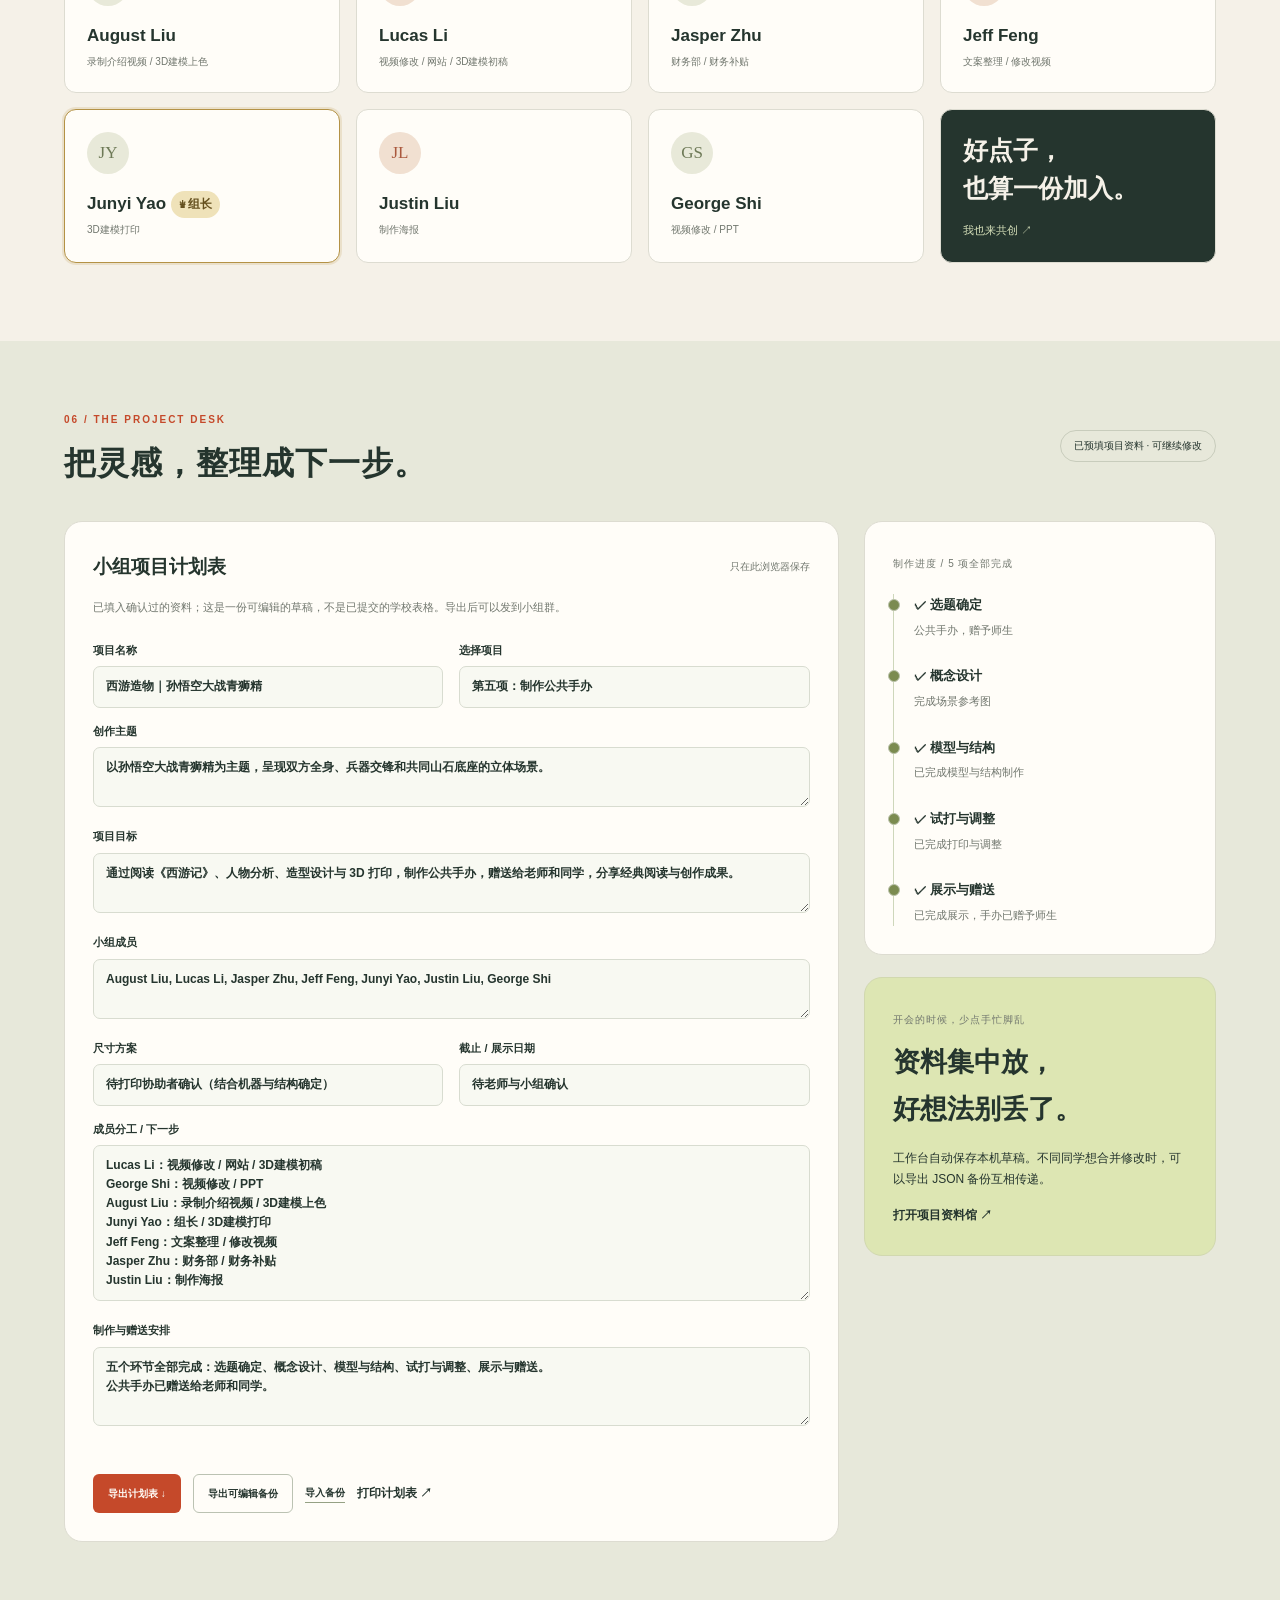
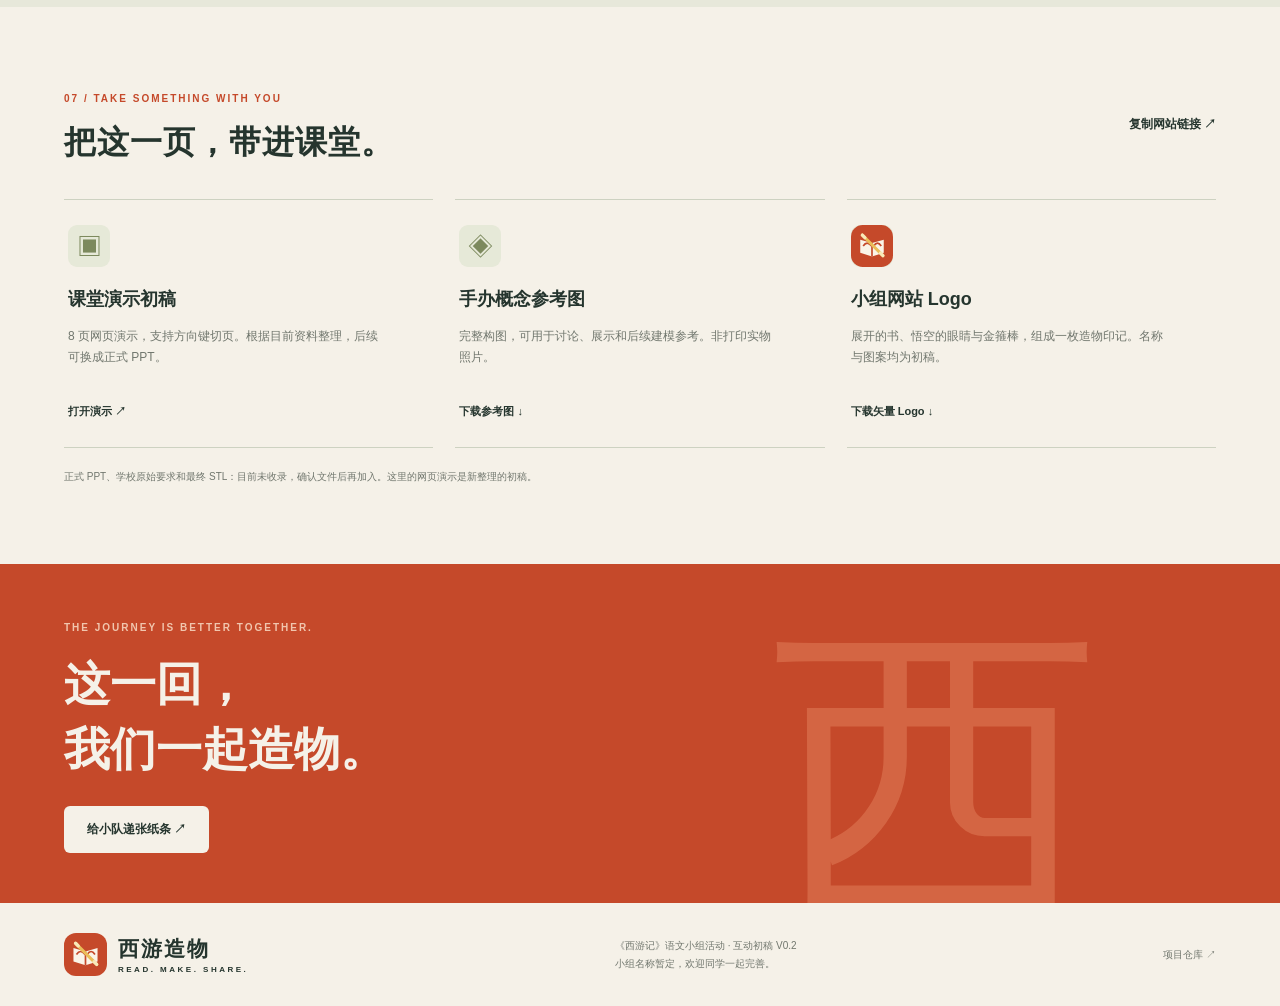
==== commit 85dbc512: "Use Netlify edge region for paper notes" ====
--- a/index.html
+++ b/index.html
@@ -1,4 +1,4 @@
-<!doctype html><html lang="zh-CN"><head><meta charset="utf-8"><meta name="viewport" content="width=device-width,initial-scale=1"><meta name="theme-color" content="#f5f1e8"><meta name="description" content="西游造物：七位同学的西游记公共手办计划。探索孙悟空大战青狮精，闯关集章、参与投票、留言共创。"><title>西游造物 — 把西游，捧在手里</title><link rel="icon" href="assets/logo.svg" type="image/svg+xml"><link rel="stylesheet" href="style.css"><script src="app.js?v=location-preview" defer></script></head><body>
+<!doctype html><html lang="zh-CN"><head><meta charset="utf-8"><meta name="viewport" content="width=device-width,initial-scale=1"><meta name="theme-color" content="#f5f1e8"><meta name="description" content="西游造物：七位同学的西游记公共手办计划。探索孙悟空大战青狮精，闯关集章、参与投票、留言共创。"><title>西游造物 — 把西游，捧在手里</title><link rel="icon" href="assets/logo.svg" type="image/svg+xml"><link rel="stylesheet" href="style.css"><script src="app.js?v=edge-region" defer></script></head><body>
 <a class="skip" href="#main">跳到主要内容</a><div class="topline">七个人，一路造物。 <span>《西游记》语文小组活动 / 互动初稿 V0.2</span></div>
 <header class="header"><a class="brand" href="#home"><img src="assets/logo.svg" alt="西游造物 Logo"><span>西游造物<small>XIYOU MAKERS</small></span></a><nav aria-label="主导航"><a href="#official-video">小组视频</a><a href="#exhibit">手办展厅</a><a href="#story">故事档案</a><a href="#play">取经闯关</a><a href="#square">同学广场</a><a href="#studio">项目工作台</a></nav><button class="passport-button" id="passport-open">我的通关文牒 <span id="stamp-count">0/5</span></button></header>
 <main id="main"><section class="hero wrap" id="home"><div class="hero-copy"><div class="eyebrow"><span class="dot"></span> 经典故事 × 同学共创 × 3D 手办</div><h1>把西游，<br>捧在<span class="brush">手里。</span><i>✳</i></h1><p>书里的齐天大圣，桌上的立体交锋。<br>和我们一起，把一段西游故事变成<br class="desktop">送给老师与同学的礼物。</p><div class="button-row"><a class="button primary" href="#exhibit">走进手办展厅 <span>↗</span></a><a class="text-link" href="#play">先来闯一关 →</a></div><div class="hero-meta"><span><b>07</b> 位造物同学</span><span><b>01</b> 个共同计划</span><span class="meta-note">一个故事，等你加入</span></div></div><div class="hero-art"><div class="orbit-label">FROM THE PAGE<br>TO YOUR PALM.</div><div class="art-frame"><img src="assets/battle.jpg" alt="孙悟空与金色鬃毛、青灰狮脸的青狮精在山石底座上交战的 AI 手办概念图" fetchpriority="high"><span class="image-tag">CONCEPT 001</span></div><div class="seal">西游<br>造物</div><div class="art-caption"><span><b>孙悟空大战青狮精</b><small>AI 概念参考图 · 非打印实物</small></span><button class="round-button" id="image-open" aria-label="放大手办概念图">↗</button></div></div></section>
@@ -7,7 +7,7 @@
 <section class="wrap section" id="exhibit"><div class="section-title"><div><span class="eyebrow">01 / THE EXHIBITION</span><h2>这一次，主角走出书页。</h2></div><span class="pill">第五项 · 公共手办计划</span></div><div class="exhibit-grid"><div class="specimen"><div class="specimen-top"><span>DESIGN ARCHIVE / 001</span><span>制作已完成 ●</span></div><img src="assets/battle.jpg" loading="lazy" alt="双方持兵器交锋、共用山石底座的完整概念图"><div class="specimen-bottom"><h3>一棒，一刀，一场交锋。</h3><p>当前方案：孙悟空持金箍棒迎战青狮精，双方立于同一山石底座。结构与色彩将根据打印条件调整。</p><button class="button outline" id="view-design">收下「造物观察员」印章 ↗</button></div></div><div class="design-side"><article class="note-card orange"><span class="mini-label">我们的出发点</span><h3>礼物的意义，<br>比大小更重要。</h3><p>我们选择制作公共手办，赠送给老师和同学。让经典阅读成为一次可以分享的创作。</p><span class="note-star">✳</span></article><article class="card"><span class="mini-label">先看细节，再动手</span><h3>屏幕上的酷，也要站得住。</h3><ul class="clean-list"><li><span>01</span>保留完整人物、武器和共同底座</li><li><span>02</span>留意金箍棒、尾巴与飘带的强度</li><li><span>03</span>由打印协助者检查尺寸与支撑</li></ul><p class="muted small">手办已完成制作、打印和调整，并已赠送给老师和同学。STL 不保存彩色贴图。</p></article></div></div></section>
 <section class="story-section" id="story"><div class="wrap"><div class="section-title"><div><span class="eyebrow">02 / BEHIND THE SCENE</span><h2>先认清主角，再一起取经。</h2></div><span class="muted">点角色，翻开他的档案</span></div><div class="character-tabs" role="tablist" aria-label="人物档案"><button role="tab" aria-selected="true" id="tab-wukong" aria-controls="character-panel" data-character="wukong">🐒 孙悟空</button><button role="tab" aria-selected="false" id="tab-lion" aria-controls="character-panel" data-character="lion">🦁 青狮精</button></div><div id="character-panel" class="character-panel" role="tabpanel" aria-labelledby="tab-wukong"></div><div class="chapter-strip"><span class="chapter-number">74—77</span><div><h3>狮驼岭故事所在回目</h3><p>第七十四至七十七回展开狮驼岭一段。我们的手办是基于人物与交锋关系的艺术构图，不是某一句原文的逐帧复原。</p><a href="https://zh.wikisource.org/wiki/西遊記/第074回" target="_blank" rel="noopener">从第七十四回读起 ↗</a></div><button class="button outline" id="story-stamp">读懂了，盖个章 ✓</button></div><article class="story-reading" aria-labelledby="story-reading-title" style="margin-top:48px"><span class="eyebrow">狮驼岭故事</span><h3 id="story-reading-title" style="font-size:clamp(1.5rem,4vw,2.2rem);margin:12px 0 8px">孙悟空大战青狮精</h3><p class="muted">狮驼岭 · 孙悟空大战青狮精 ·《西游记》第七十四至七十七回</p><div style="max-width:860px;margin-top:28px"><section aria-labelledby="story-part-1" style="padding:24px 0;border-top:1px solid rgba(37,58,47,.18)"><h4 id="story-part-1" style="font-size:1.3rem;margin:0 0 12px;color:var(--orange,#bd492c)">【探山】</h4><p style="font-size:1.05rem;line-height:2;margin:0;overflow-wrap:anywhere">话说太白金星接到报信：狮驼岭三魔，青毛狮子自称一口吞过十万天兵。于是悟空变成小妖"总钻风"去探洞，被大鹏装进阴阳二气瓶。悟空急忙拔出观音的三根救命毫毛，钻破瓶底逃了出来。</p></section><section aria-labelledby="story-part-2" style="padding:24px 0;border-top:1px solid rgba(37,58,47,.18)"><h4 id="story-part-2" style="font-size:1.3rem;margin:0 0 12px;color:var(--orange,#bd492c)">【入腹】</h4><p style="font-size:1.05rem;line-height:2;margin:0;overflow-wrap:anywhere">斗到精彩时，老魔现出原身，张口就要吞八戒。八戒连忙钻进草丛，悟空迎上去被吞了进去。悟空在狮子精的肚子里抓着心肝打秋千、翻跟头，还笑着说要"住过冬"。</p></section><section aria-labelledby="story-part-3" style="padding:24px 0;border-top:1px solid rgba(37,58,47,.18)"><h4 id="story-part-3" style="font-size:1.3rem;margin:0 0 12px;color:var(--orange,#bd492c)">【放风筝】</h4><p style="font-size:1.05rem;line-height:2;margin:0;overflow-wrap:anywhere">老魔假意告饶，悟空拔毫毛变出绳子，在他心肝上打了个活扣，从鼻孔一喷嚏迸出，跳上山头尽力一扯。小妖远远笑他"清明未到就放风筝"，老魔"似纺车儿一般"跌下尘埃。</p></section><section aria-labelledby="story-part-4" style="padding:24px 0;border-top:1px solid rgba(37,58,47,.18)"><h4 id="story-part-4" style="font-size:1.3rem;margin:0 0 12px;color:var(--orange,#bd492c)">【余味】</h4><p style="font-size:1.05rem;line-height:2;margin:0;overflow-wrap:anywhere">三魔终于在狮驼国擒了师徒，悟空上灵山请来如来，文殊和普贤菩萨领回坐骑。悟空从第七回压在五行山下的"心猿"，到第十四回已叫"心猿归正"，本事没变小，猴子却长大了。</p></section></div></article></div></section>
 <section class="wrap section" id="play"><div class="section-title"><div><span class="eyebrow">03 / PLAY A LITTLE</span><h2>取经路上，来点真本事。</h2></div><span class="pill gold">集齐 5 枚印章，解锁造物伙伴</span></div><div class="play-grid"><article class="quiz-card"><div class="mini-label">知识小关 / 5 题一轮</div><h3>你有几分「西游浓度」？</h3><p>随机抽题，答完就能看到解析。答对 4 题，领取知识印章。</p><div class="quiz-box" id="quiz-box"><div class="quiz-illustration">悟<span>✦</span></div><button class="button primary" id="quiz-start">开始取经 →</button><small id="quiz-best">还没有闯关记录</small></div></article><article class="timing-card"><div class="mini-label">手感小关 / 无需拼手速</div><h3>定海神针，稳稳停住。</h3><p>启动后，再点一次，把游标停在金色区域。键盘也可以：聚焦按钮后按空格。</p><div class="staff-art" aria-hidden="true"><i></i><b></b><i></i></div><div class="meter" id="meter"><span class="target-zone"></span><span class="needle" id="needle"></span></div><div class="meter-labels"><span>蓄力</span><span>恰到好处</span><span>过犹不及</span></div><button class="button dark" id="timing-start">启动金箍棒</button><p id="timing-result" class="game-result" role="status">准备好了，就试试看。</p></article></div></section>
-<section class="square-section" id="square"><div class="wrap"><div class="section-title"><div><span class="eyebrow">04 / THE CLASSMATE CLUB</span><h2>来都来了，留点你的想法。</h2></div><span class="live-status" id="connection-status">正在连接同学广场…</span></div><div class="square-grid"><div class="poll-card card"><span class="mini-label">同学投票 / 轻松表达</span><h3>这场交锋，你为谁打 Call？</h3><div class="poll-options" id="favorite-poll"></div><div class="poll-divider"></div><h3>你更想看到哪种手办风格？</h3><div class="poll-options" id="style-poll"></div><p class="muted small">每个浏览器每题一次，三个站点共享票数；换浏览器可能重复投票，不用于正式评选。</p><p id="poll-status" role="status"></p></div><div class="message-card card"><div class="message-heading"><h3>给造物小队递张纸条。</h3><span>公开留言 · 不需要账号</span></div><form id="message-form"><div class="form-row"><label>怎么称呼你<input id="nickname" name="nickname" required maxlength="24" placeholder="起个昵称就好" autocomplete="nickname"></label><label>这张纸条是<select id="message-kind" name="kind"><option value="message">来打个招呼</option><option value="suggestion">手办改进建议</option><option value="wish">赠送 / 展示心愿</option></select></label></div><details class="small muted" style="margin:12px 0"><summary style="cursor:pointer">IP属地说明 ⓘ</summary><p>仅在你主动勾选同意并点击预览或提交留言后，浏览器才会连接 ipapi.co；该服务会接收你的网络 IP，用于查询粗略国家／省市。本站只保存并公开粗略属地，不保存原始 IP、经纬度或详细地址，也不调用手机或 GPS 定位。IP 不保证准确到区县，VPN 可能显示出口所在地；查询失败或未同意时显示“属地未知”。部分历史纸条显示的地区是预设或手动填写的，未经 IP 查询。</p></details><label style="display:flex;align-items:flex-start;gap:10px;margin:14px 0;font-size:.875rem;font-weight:400"><input type="checkbox" id="location-consent" style="width:auto;flex:none;margin-top:4px"><span>我同意向 ipapi.co 提供本次网络 IP，用于查询并公开粗略属地（可选，不勾选也能留言）。</span></label><div class="small"><button type="button" class="button outline" id="location-preview" disabled>预览属地</button><p id="location-status" role="status">未开启 IP 属地。</p></div><fieldset class="badge-choice"><legend>选个印记</legend><label><input type="radio" name="badge" value="☁️" checked><span>☁️</span></label><label><input type="radio" name="badge" value="🐒"><span>🐒</span></label><label><input type="radio" name="badge" value="🦁"><span>🦁</span></label><label><input type="radio" name="badge" value="🌸"><span>🌸</span></label><label><input type="radio" name="badge" value="🔥"><span>🔥</span></label><label><input type="radio" name="badge" value="📖"><span>📖</span></label></fieldset><label>写下你的想法<textarea id="message-content" name="content" required minlength="2" maxlength="500" rows="3" placeholder="比如：我想看背面的鬃毛！底座可以加一块题字石。"></textarea></label><div class="form-footer"><small>会公开展示昵称与内容，请勿填写联系方式。<br>如需删除纸条，请联系网站创建者。<br>欢迎分享你对手办或展示的感想。</small><button class="button primary" type="submit">递出纸条 ↗</button></div><p id="message-status" role="status"></p></form></div></div><div class="wall-heading"><div><h3>同学纸条墙 <span id="message-count">0</span></h3><p class="muted small">最新 60 张 · 每 30 秒同步 · 每个浏览器在本站每张纸条可赞一次</p></div><div class="filter-group" role="group" aria-label="留言筛选"><button class="selected" data-filter="all">全部</button><button data-filter="suggestion">建议</button><button data-filter="wish">心愿</button><button data-filter="rank" title="最近 60 张纸条按赞数排名，同票并列">🏆 点赞榜</button><button id="refresh-wall" aria-label="刷新留言">↻</button></div></div><div id="message-wall" class="message-wall" aria-live="polite"><div class="empty-state">云正在送信，稍等片刻…</div></div></div></section>
+<section class="square-section" id="square"><div class="wrap"><div class="section-title"><div><span class="eyebrow">04 / THE CLASSMATE CLUB</span><h2>来都来了，留点你的想法。</h2></div><span class="live-status" id="connection-status">正在连接同学广场…</span></div><div class="square-grid"><div class="poll-card card"><span class="mini-label">同学投票 / 轻松表达</span><h3>这场交锋，你为谁打 Call？</h3><div class="poll-options" id="favorite-poll"></div><div class="poll-divider"></div><h3>你更想看到哪种手办风格？</h3><div class="poll-options" id="style-poll"></div><p class="muted small">每个浏览器每题一次，三个站点共享票数；换浏览器可能重复投票，不用于正式评选。</p><p id="poll-status" role="status"></p></div><div class="message-card card"><div class="message-heading"><h3>给造物小队递张纸条。</h3><span>公开留言 · 不需要账号</span></div><form id="message-form"><div class="form-row"><label>怎么称呼你<input id="nickname" name="nickname" required maxlength="24" placeholder="起个昵称就好" autocomplete="nickname"></label><label>这张纸条是<select id="message-kind" name="kind"><option value="message">来打个招呼</option><option value="suggestion">手办改进建议</option><option value="wish">赠送 / 展示心愿</option></select></label></div><details class="small muted" style="margin:12px 0"><summary style="cursor:pointer">IP属地说明 ⓘ</summary><p>仅在你主动勾选同意并点击预览或提交留言后，浏览器才会向本站的 Netlify 属地接口查询。Netlify 根据本次连接的 IP 返回粗略国家／省市。本站只保存并公开粗略属地，不保存原始 IP、经纬度或详细地址，也不调用手机或 GPS 定位。IP 不保证准确到区县，VPN 可能显示出口所在地；查询失败或未同意时显示“属地未知”。部分历史纸条显示的地区是预设或手动填写的，未经 IP 查询。</p></details><label style="display:flex;align-items:flex-start;gap:10px;margin:14px 0;font-size:.875rem;font-weight:400"><input type="checkbox" id="location-consent" style="width:auto;flex:none;margin-top:4px"><span>我同意由 Netlify 根据本次网络 IP 查询并公开粗略属地（可选，不勾选也能留言）。</span></label><div class="small"><button type="button" class="button outline" id="location-preview" disabled>预览属地</button><p id="location-status" role="status">未开启 IP 属地。</p></div><fieldset class="badge-choice"><legend>选个印记</legend><label><input type="radio" name="badge" value="☁️" checked><span>☁️</span></label><label><input type="radio" name="badge" value="🐒"><span>🐒</span></label><label><input type="radio" name="badge" value="🦁"><span>🦁</span></label><label><input type="radio" name="badge" value="🌸"><span>🌸</span></label><label><input type="radio" name="badge" value="🔥"><span>🔥</span></label><label><input type="radio" name="badge" value="📖"><span>📖</span></label></fieldset><label>写下你的想法<textarea id="message-content" name="content" required minlength="2" maxlength="500" rows="3" placeholder="比如：我想看背面的鬃毛！底座可以加一块题字石。"></textarea></label><div class="form-footer"><small>会公开展示昵称与内容，请勿填写联系方式。<br>如需删除纸条，请联系网站创建者。<br>欢迎分享你对手办或展示的感想。</small><button class="button primary" type="submit">递出纸条 ↗</button></div><p id="message-status" role="status"></p></form></div></div><div class="wall-heading"><div><h3>同学纸条墙 <span id="message-count">0</span></h3><p class="muted small">最新 60 张 · 每 30 秒同步 · 每个浏览器在本站每张纸条可赞一次</p></div><div class="filter-group" role="group" aria-label="留言筛选"><button class="selected" data-filter="all">全部</button><button data-filter="suggestion">建议</button><button data-filter="wish">心愿</button><button data-filter="rank" title="最近 60 张纸条按赞数排名，同票并列">🏆 点赞榜</button><button id="refresh-wall" aria-label="刷新留言">↻</button></div></div><div id="message-wall" class="message-wall" aria-live="polite"><div class="empty-state">云正在送信，稍等片刻…</div></div></div></section>
 <section class="wrap section" id="team"><div class="section-title"><div><span class="eyebrow">05 / MEET THE MAKERS</span><h2>七个人，一个西游故事。</h2></div><span class="muted">小组分工 · 一起完成西游造物</span></div><div class="team-grid" id="team-grid"></div></section>
 <section class="studio-section" id="studio"><div class="wrap"><div class="section-title"><div><span class="eyebrow">06 / THE PROJECT DESK</span><h2>把灵感，整理成下一步。</h2></div><span class="pill">已预填项目资料 · 可继续修改</span></div><div class="studio-grid"><article class="card project-form-card"><div class="message-heading"><h3>小组项目计划表</h3><span id="save-state">只在此浏览器保存</span></div><p class="muted small">已填入确认过的资料；这是一份可编辑的草稿，不是已提交的学校表格。导出后可以发到小组群。</p><form id="project-form"><div class="form-row"><label>项目名称<input name="title" value="西游造物｜孙悟空大战青狮精" required maxlength="100"></label><label>选择项目<input name="category" value="第五项：制作公共手办" required maxlength="100"></label></div><label>创作主题<textarea name="theme" rows="2" maxlength="1500">以孙悟空大战青狮精为主题，呈现双方全身、兵器交锋和共同山石底座的立体场景。</textarea></label><label>项目目标<textarea name="goal" rows="2" maxlength="1500">通过阅读《西游记》、人物分析、造型设计与 3D 打印，制作公共手办，赠送给老师和同学，分享经典阅读与创作成果。</textarea></label><label>小组成员<textarea name="members" rows="2" maxlength="1500">August Liu, Lucas Li, Jasper Zhu, Jeff Feng, Junyi Yao, Justin Liu, George Shi</textarea></label><div class="form-row"><label>尺寸方案<input name="size" value="待打印协助者确认（结合机器与结构确定）" maxlength="200"></label><label>截止 / 展示日期<input name="deadline" value="待老师与小组确认" maxlength="100"></label></div><label>成员分工 / 下一步<textarea name="roles" rows="7" maxlength="3000">Lucas Li：视频修改 / 网站 / 3D建模初稿
 George Shi：视频修改 / PPT
